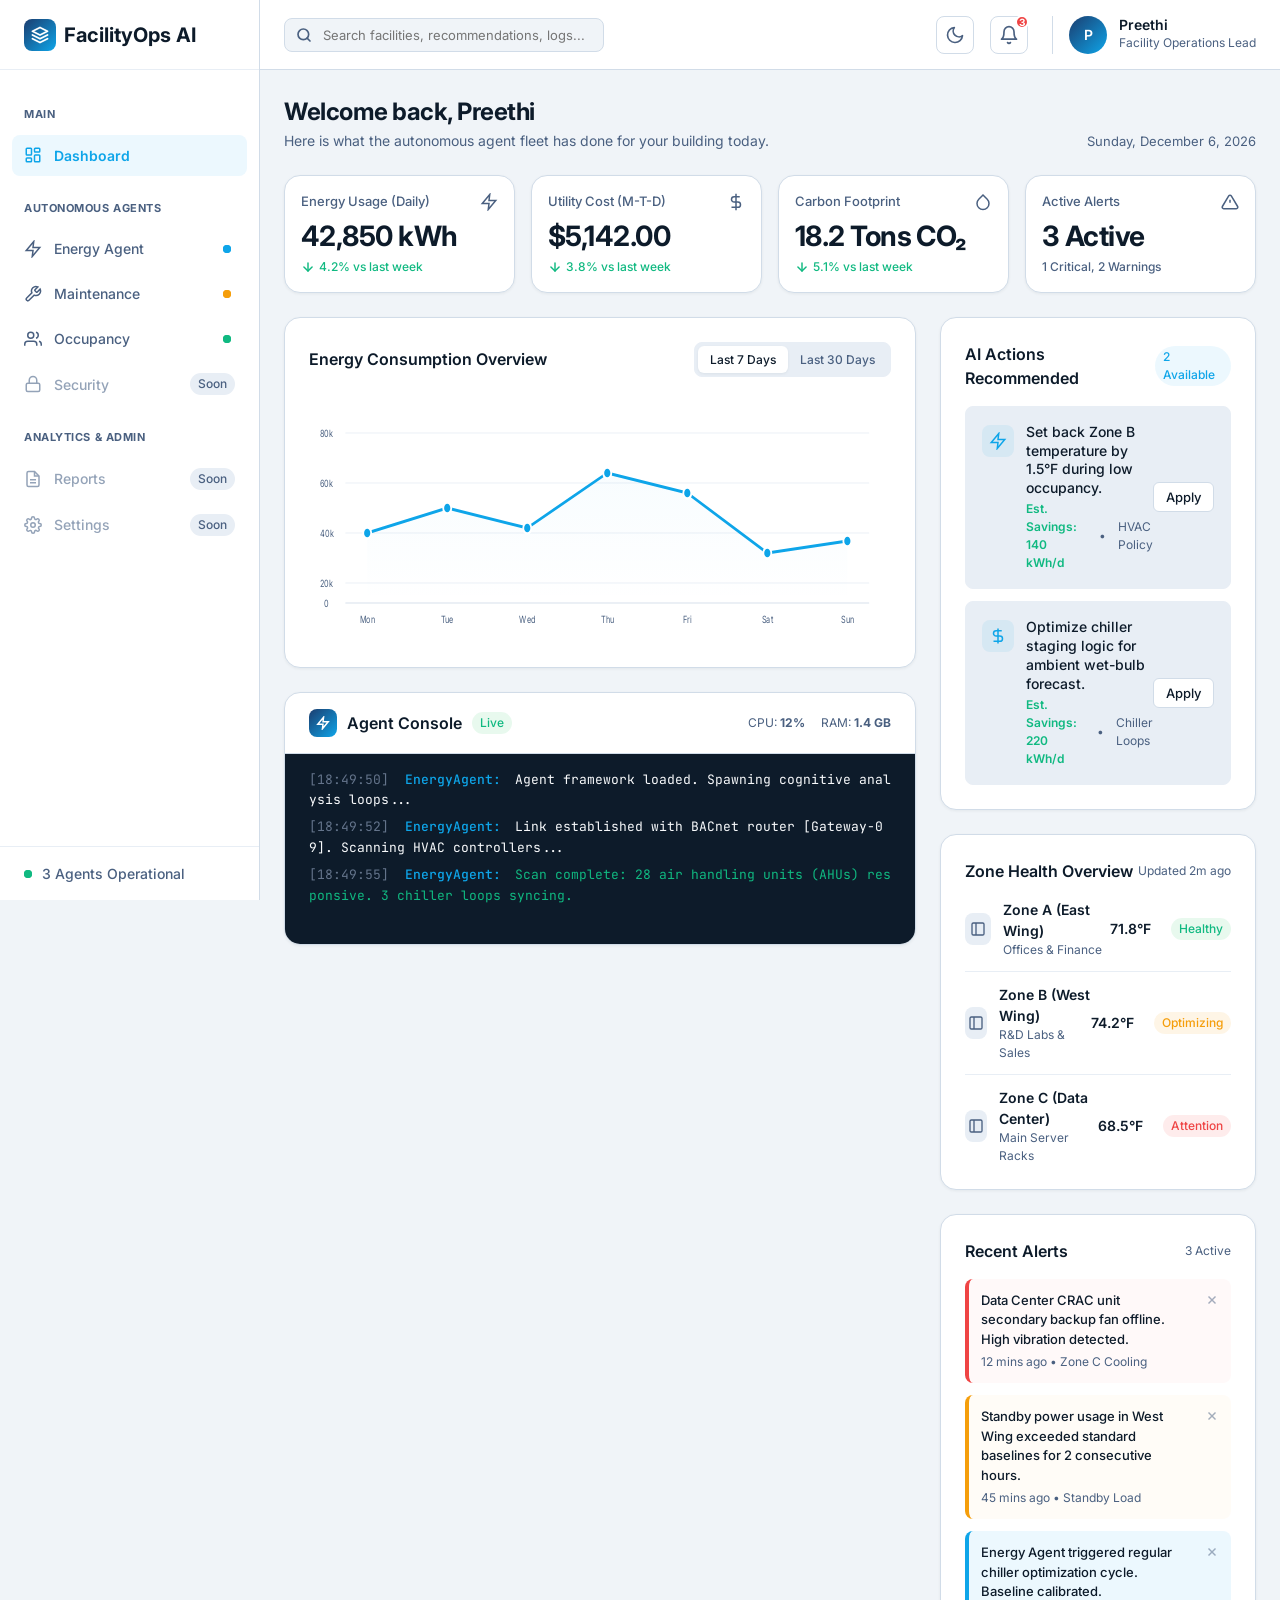
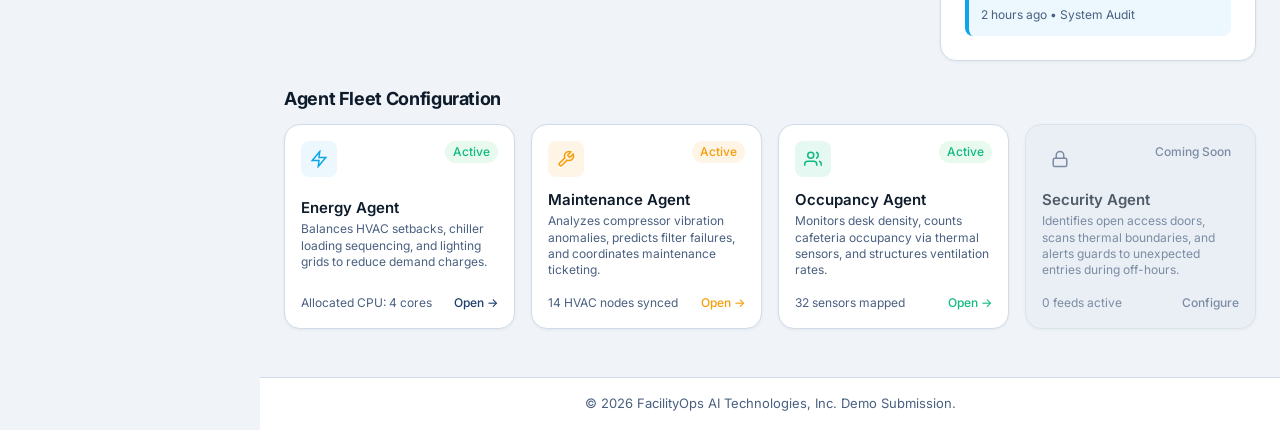
==== dashboard.html @ 456872f9 "Add files via upload" ====
<!DOCTYPE html>
<html lang="en">
<head>
  <meta charset="UTF-8">
  <meta name="viewport" content="width=device-width, initial-scale=1.0">
  <title>Agentic FacilityOps AI Platform | Dashboard</title>
  <meta name="description" content="AI-powered facility operations dashboard for autonomous energy, maintenance, and occupancy management.">
  <link rel="stylesheet" href="style.css">
</head>
<body>

  <div class="dashboard-wrapper">
    <!-- Sidebar Navigation -->
    <aside class="sidebar" id="sidebar">
      <div class="sidebar-header">
        <div class="brand">
          <div class="brand-icon">
            <svg viewBox="0 0 24 24">
              <path d="M12 2L2 7l10 5 10-5-10-5zM2 17l10 5 10-5M2 12l10 5 10-5" stroke-linecap="round" stroke-linejoin="round"/>
            </svg>
          </div>
          <span>FacilityOps AI</span>
        </div>
      </div>

      <nav style="flex: 1; overflow-y: auto;">
        <ul class="sidebar-menu">
          <li class="menu-label">Main</li>
          <li class="sidebar-menu-item active" id="menu-dashboard" data-view="view-dashboard">
            <a href="#" id="nav-dashboard">
              <div class="sidebar-menu-item-link-content">
                <svg viewBox="0 0 24 24">
                  <rect x="3" y="3" width="7" height="9" rx="1"></rect>
                  <rect x="14" y="3" width="7" height="5" rx="1"></rect>
                  <rect x="14" y="12" width="7" height="9" rx="1"></rect>
                  <rect x="3" y="16" width="7" height="5" rx="1"></rect>
                </svg>
                <span>Dashboard</span>
              </div>
            </a>
          </li>

          <li class="menu-label">Autonomous Agents</li>
          <li class="sidebar-menu-item" id="menu-energy" data-view="view-energy">
            <a href="#" id="nav-energy">
              <div class="sidebar-menu-item-link-content">
                <svg viewBox="0 0 24 24">
                  <polygon points="13 2 3 14 12 14 11 22 21 10 12 10 13 2"></polygon>
                </svg>
                <span>Energy Agent</span>
              </div>
              <span class="status-dot pulse" style="background-color: var(--color-accent); margin-right: 4px;" title="Active"></span>
            </a>
          </li>

          <li class="sidebar-menu-item" id="menu-maintenance" data-view="view-maintenance">
            <a href="#" id="nav-maintenance">
              <div class="sidebar-menu-item-link-content">
                <svg viewBox="0 0 24 24">
                  <path d="M14.7 6.3a1 1 0 0 0 0 1.4l1.6 1.6a1 1 0 0 0 1.4 0l3.77-3.77a6 6 0 0 1-7.94 7.94l-6.91 6.91a2.12 2.12 0 0 1-3-3l6.91-6.91a6 6 0 0 1 7.94-7.94l-3.76 3.76z"></path>
                </svg>
                <span>Maintenance</span>
              </div>
              <span class="status-dot pulse" style="background-color: var(--color-warning); margin-right: 4px;" title="Active"></span>
            </a>
          </li>

          <li class="sidebar-menu-item" id="menu-occupancy" data-view="view-occupancy">
            <a href="#" id="nav-occupancy">
              <div class="sidebar-menu-item-link-content">
                <svg viewBox="0 0 24 24">
                  <path d="M17 21v-2a4 4 0 0 0-4-4H5a4 4 0 0 0-4 4v2"></path>
                  <circle cx="9" cy="7" r="4"></circle>
                  <path d="M23 21v-2a4 4 0 0 0-3-3.87"></path>
                  <path d="M16 3.13a4 4 0 0 1 0 7.75"></path>
                </svg>
                <span>Occupancy</span>
              </div>
              <span class="status-dot pulse" style="background-color: var(--color-success); margin-right: 4px;" title="Active"></span>
            </a>
          </li>

          <li class="sidebar-menu-item disabled">
            <a href="#">
              <div class="sidebar-menu-item-link-content">
                <svg viewBox="0 0 24 24">
                  <rect x="3" y="11" width="18" height="11" rx="2" ry="2"></rect>
                  <path d="M7 11V7a5 5 0 0 1 10 0v4"></path>
                </svg>
                <span>Security</span>
              </div>
              <span class="badge badge-neutral">Soon</span>
            </a>
          </li>

          <li class="menu-label">Analytics &amp; Admin</li>
          <li class="sidebar-menu-item disabled">
            <a href="#">
              <div class="sidebar-menu-item-link-content">
                <svg viewBox="0 0 24 24">
                  <path d="M14 2H6a2 2 0 0 0-2 2v16a2 2 0 0 0 2 2h12a2 2 0 0 0 2-2V8z"></path>
                  <polyline points="14 2 14 8 20 8"></polyline>
                  <line x1="16" y1="13" x2="8" y2="13"></line>
                  <line x1="16" y1="17" x2="8" y2="17"></line>
                </svg>
                <span>Reports</span>
              </div>
              <span class="badge badge-neutral">Soon</span>
            </a>
          </li>

          <li class="sidebar-menu-item disabled">
            <a href="#">
              <div class="sidebar-menu-item-link-content">
                <svg viewBox="0 0 24 24">
                  <circle cx="12" cy="12" r="3"></circle>
                  <path d="M19.4 15a1.65 1.65 0 0 0 .33 1.82l.06.06a2 2 0 1 1-2.83 2.83l-.06-.06a1.65 1.65 0 0 0-1.82-.33 1.65 1.65 0 0 0-1 1.51V21a2 2 0 0 1-4 0v-.09A1.65 1.65 0 0 0 9 19.4a1.65 1.65 0 0 0-1.82.33l-.06.06a2 2 0 1 1-2.83-2.83l.06-.06a1.65 1.65 0 0 0 .33-1.82 1.65 1.65 0 0 0-1.51-1H3a2 2 0 0 1 0-4h.09A1.65 1.65 0 0 0 4.6 9a1.65 1.65 0 0 0-.33-1.82l-.06-.06a2 2 0 1 1 2.83-2.83l.06.06a1.65 1.65 0 0 0 1.82.33H9a1.65 1.65 0 0 0 1-1.51V3a2 2 0 0 1 4 0v.09a1.65 1.65 0 0 0 1 1.51 1.65 1.65 0 0 0 1.82-.33l.06-.06a2 2 0 1 1 2.83 2.83l-.06.06a1.65 1.65 0 0 0-.33 1.82V9a1.65 1.65 0 0 0 1.51 1H21a2 2 0 0 1 0 4h-.09a1.65 1.65 0 0 0-1.51 1z"></path>
                </svg>
                <span>Settings</span>
              </div>
              <span class="badge badge-neutral">Soon</span>
            </a>
          </li>
        </ul>
      </nav>

      <div class="sidebar-footer">
        <div class="system-status-indicator">
          <span class="status-dot pulse"></span>
          <span class="font-medium text-sm text-muted">3 Agents Operational</span>
        </div>
      </div>
    </aside>

    <!-- Main Panel -->
    <main class="main-panel">
      <!-- Topbar Navigation -->
      <header class="topbar">
        <div style="display: flex; align-items: center; gap: var(--space-2);">
          <button class="menu-toggle-btn" id="menu-toggle" aria-label="Toggle Navigation Sidebar">
            <svg viewBox="0 0 24 24">
              <line x1="3" y1="12" x2="21" y2="12"></line>
              <line x1="3" y1="6" x2="21" y2="6"></line>
              <line x1="3" y1="18" x2="21" y2="18"></line>
            </svg>
          </button>
          
          <div class="topbar-search">
            <svg viewBox="0 0 24 24" fill="none" stroke="currentColor" stroke-width="2.5" stroke-linecap="round" stroke-linejoin="round">
              <circle cx="11" cy="11" r="8"></circle>
              <line x1="21" y1="21" x2="16.65" y2="16.65"></line>
            </svg>
            <input type="text" class="topbar-search-input" placeholder="Search facilities, recommendations, logs..." id="main-search">
          </div>
        </div>

        <div class="topbar-actions">
          <button class="topbar-btn" id="theme-toggle" aria-label="Toggle Dark/Light Mode">
            <svg class="theme-icon-moon" width="20" height="20" viewBox="0 0 24 24" fill="none" stroke="currentColor" stroke-width="2" stroke-linecap="round" stroke-linejoin="round">
              <path d="M21 12.79A9 9 0 1 1 11.21 3 7 7 0 0 0 21 12.79z"></path>
            </svg>
            <svg class="theme-icon-sun" width="20" height="20" viewBox="0 0 24 24" fill="none" stroke="currentColor" stroke-width="2" stroke-linecap="round" stroke-linejoin="round" style="display: none;">
              <circle cx="12" cy="12" r="5"></circle>
              <line x1="12" y1="1" x2="12" y2="3"></line>
              <line x1="12" y1="21" x2="12" y2="23"></line>
              <line x1="4.22" y1="4.22" x2="5.64" y2="5.64"></line>
              <line x1="18.36" y1="18.36" x2="19.78" y2="19.78"></line>
              <line x1="1" y1="12" x2="3" y2="12"></line>
              <line x1="21" y1="12" x2="23" y2="12"></line>
              <line x1="4.22" y1="19.78" x2="5.64" y2="18.36"></line>
              <line x1="18.36" y1="5.64" x2="19.78" y2="4.22"></line>
            </svg>
          </button>

          <button class="topbar-btn" aria-label="Notifications" id="notifications-btn">
            <svg width="20" height="20" viewBox="0 0 24 24" fill="none" stroke="currentColor" stroke-width="2" stroke-linecap="round" stroke-linejoin="round">
              <path d="M18 8A6 6 0 0 0 6 8c0 7-3 9-3 9h18s-3-2-3-9"></path>
              <path d="M13.73 21a2 2 0 0 1-3.46 0"></path>
            </svg>
            <div class="topbar-btn-badge" id="notifications-badge">3</div>
          </button>

          <div class="user-profile">
            <div class="avatar" title="Preethi Profile">P</div>
            <div class="user-info">
              <span class="user-name">Preethi</span>
              <span class="user-role">Facility Operations Lead</span>
            </div>
          </div>
        </div>
      </header>

      <!-- ================================================================
           VIEW: DASHBOARD (default)
           ================================================================ -->
      <section class="dashboard-content agent-view" id="view-dashboard">
        <!-- Welcome Banner -->
        <div class="welcome-section">
          <div class="welcome-info">
            <h1>Welcome back, Preethi</h1>
            <p class="text-sm text-muted">Here is what the autonomous agent fleet has done for your building today.</p>
          </div>
          <div class="welcome-date" id="live-date">Wednesday, July 8, 2026</div>
        </div>

        <!-- 4 KPI Cards Grid -->
        <div class="kpis-grid">
          <div class="card kpi-card">
            <div class="kpi-title-row">
              <span>Energy Usage (Daily)</span>
              <svg viewBox="0 0 24 24"><polygon points="13 2 3 14 12 14 11 22 21 10 12 10 13 2"></polygon></svg>
            </div>
            <div>
              <div class="kpi-value" id="kpi-energy">42,850 kWh</div>
              <div class="kpi-trend trend-down">
                <svg width="14" height="14" viewBox="0 0 24 24" fill="none" stroke="currentColor" stroke-width="2.5" stroke-linecap="round" stroke-linejoin="round">
                  <line x1="12" y1="5" x2="12" y2="19"></line><polyline points="19 12 12 19 5 12"></polyline>
                </svg>
                <span>4.2% vs last week</span>
              </div>
            </div>
          </div>

          <div class="card kpi-card">
            <div class="kpi-title-row">
              <span>Utility Cost (M-T-D)</span>
              <svg viewBox="0 0 24 24"><line x1="12" y1="1" x2="12" y2="23"></line><path d="M17 5H9.5a3.5 3.5 0 0 0 0 7h5a3.5 3.5 0 0 1 0 7H6"></path></svg>
            </div>
            <div>
              <div class="kpi-value" id="kpi-cost">$5,142.00</div>
              <div class="kpi-trend trend-down">
                <svg width="14" height="14" viewBox="0 0 24 24" fill="none" stroke="currentColor" stroke-width="2.5" stroke-linecap="round" stroke-linejoin="round">
                  <line x1="12" y1="5" x2="12" y2="19"></line><polyline points="19 12 12 19 5 12"></polyline>
                </svg>
                <span>3.8% vs last week</span>
              </div>
            </div>
          </div>

          <div class="card kpi-card">
            <div class="kpi-title-row">
              <span>Carbon Footprint</span>
              <svg viewBox="0 0 24 24"><path d="M12 2.69l5.66 5.66a8 8 0 1 1-11.31 0z"></path></svg>
            </div>
            <div>
              <div class="kpi-value" id="kpi-carbon">18.2 Tons CO₂</div>
              <div class="kpi-trend trend-down">
                <svg width="14" height="14" viewBox="0 0 24 24" fill="none" stroke="currentColor" stroke-width="2.5" stroke-linecap="round" stroke-linejoin="round">
                  <line x1="12" y1="5" x2="12" y2="19"></line><polyline points="19 12 12 19 5 12"></polyline>
                </svg>
                <span>5.1% vs last week</span>
              </div>
            </div>
          </div>

          <div class="card kpi-card">
            <div class="kpi-title-row">
              <span>Active Alerts</span>
              <svg viewBox="0 0 24 24"><path d="M10.29 3.86L1.82 18a2 2 0 0 0 1.71 3h16.94a2 2 0 0 0 1.71-3L13.71 3.86a2 2 0 0 0-3.42 0z"></path><line x1="12" y1="9" x2="12" y2="13"></line><line x1="12" y1="17" x2="12.01" y2="17"></line></svg>
            </div>
            <div>
              <div class="kpi-value" id="kpi-alerts">3 Active</div>
              <div class="kpi-trend trend-neutral">
                <span>1 Critical, 2 Warnings</span>
              </div>
            </div>
          </div>
        </div>

        <!-- Main Dashboard Grid -->
        <div class="dashboard-grid">
          <!-- Column 1: Chart & Console -->
          <div class="grid-column">
            <article class="card">
              <div class="chart-card-header">
                <h2 class="card-title">Energy Consumption Overview</h2>
                <div class="chart-tabs">
                  <button class="chart-tab active" id="tab-7d">Last 7 Days</button>
                  <button class="chart-tab" id="tab-30d">Last 30 Days</button>
                </div>
              </div>
              <div class="chart-container" id="chart-parent">
                <svg class="chart-svg" viewBox="0 0 800 250" preserveAspectRatio="none">
                  <defs>
                    <linearGradient id="chart-gradient" x1="0" y1="0" x2="0" y2="1">
                      <stop offset="0%" stop-color="var(--color-accent)" stop-opacity="0.25"/>
                      <stop offset="100%" stop-color="var(--color-accent)" stop-opacity="0.0"/>
                    </linearGradient>
                  </defs>
                  <line class="chart-grid-line" x1="50" y1="40" x2="770" y2="40"></line>
                  <line class="chart-grid-line" x1="50" y1="90" x2="770" y2="90"></line>
                  <line class="chart-grid-line" x1="50" y1="140" x2="770" y2="140"></line>
                  <line class="chart-grid-line" x1="50" y1="190" x2="770" y2="190"></line>
                  <line class="chart-axis-line" x1="50" y1="210" x2="770" y2="210"></line>
                  <text class="chart-axis-text" x="15" y="44">80k</text>
                  <text class="chart-axis-text" x="15" y="94">60k</text>
                  <text class="chart-axis-text" x="15" y="144">40k</text>
                  <text class="chart-axis-text" x="15" y="194">20k</text>
                  <text class="chart-axis-text" x="20" y="214">0</text>
                  <text class="chart-axis-text" x="80" y="230" text-anchor="middle">Mon</text>
                  <text class="chart-axis-text" x="190" y="230" text-anchor="middle">Tue</text>
                  <text class="chart-axis-text" x="300" y="230" text-anchor="middle">Wed</text>
                  <text class="chart-axis-text" x="410" y="230" text-anchor="middle">Thu</text>
                  <text class="chart-axis-text" x="520" y="230" text-anchor="middle">Fri</text>
                  <text class="chart-axis-text" x="630" y="230" text-anchor="middle">Sat</text>
                  <text class="chart-axis-text" x="740" y="230" text-anchor="middle">Sun</text>
                  <path class="chart-line-gradient" id="chart-area-path" d="M 80 140 L 190 115 L 300 135 L 410 80 L 520 100 L 630 160 L 740 148 L 740 210 L 80 210 Z"></path>
                  <path class="chart-line" id="chart-stroke-path" d="M 80 140 L 190 115 L 300 135 L 410 80 L 520 100 L 630 160 L 740 148"></path>
                  <circle class="chart-node" cx="80" cy="140" data-value="48,200 kWh" data-day="Monday"></circle>
                  <circle class="chart-node" cx="190" cy="115" data-value="52,400 kWh" data-day="Tuesday"></circle>
                  <circle class="chart-node" cx="300" cy="135" data-value="49,100 kWh" data-day="Wednesday"></circle>
                  <circle class="chart-node" cx="410" cy="80" data-value="61,800 kWh" data-day="Thursday"></circle>
                  <circle class="chart-node" cx="520" cy="100" data-value="56,200 kWh" data-day="Friday"></circle>
                  <circle class="chart-node" cx="630" cy="160" data-value="41,200 kWh" data-day="Saturday"></circle>
                  <circle class="chart-node" cx="740" cy="148" data-value="44,800 kWh" data-day="Sunday"></circle>
                </svg>
                <div class="chart-tooltip" id="chart-tooltip"></div>
              </div>
            </article>

            <article class="card console-card">
              <div class="console-header">
                <div class="console-title-wrap">
                  <div class="brand-icon" style="background-color: var(--color-accent); width: 28px; height: 28px;">
                    <svg viewBox="0 0 24 24" style="width: 14px; height: 14px;">
                      <polygon points="13 2 3 14 12 14 11 22 21 10 12 10 13 2"></polygon>
                    </svg>
                  </div>
                  <h2 class="card-title">Agent Console</h2>
                  <span class="badge badge-success">Live</span>
                </div>
                <div style="font-size: 0.75rem; color: var(--color-text-secondary); display: flex; gap: var(--space-2);">
                  <span>CPU: <strong>12%</strong></span>
                  <span>RAM: <strong>1.4 GB</strong></span>
                </div>
              </div>
              <div class="console-container" id="console-log">
                <div class="console-line">
                  <span class="console-time">[18:49:50]</span>
                  <span class="console-agent">EnergyAgent:</span>
                  <span class="console-text">Agent framework loaded. Spawning cognitive analysis loops...</span>
                </div>
                <div class="console-line">
                  <span class="console-time">[18:49:52]</span>
                  <span class="console-agent">EnergyAgent:</span>
                  <span class="console-text">Link established with BACnet router [Gateway-09]. Scanning HVAC controllers...</span>
                </div>
                <div class="console-line">
                  <span class="console-time">[18:49:55]</span>
                  <span class="console-agent">EnergyAgent:</span>
                  <span class="console-text highlight">Scan complete: 28 air handling units (AHUs) responsive. 3 chiller loops syncing.</span>
                </div>
              </div>
            </article>
          </div>

          <!-- Column 2: Recommendations, Zones, Alerts -->
          <div class="grid-column">
            <article class="card">
              <div class="card-header">
                <h2 class="card-title">AI Actions Recommended</h2>
                <span class="badge badge-primary" id="actions-count">2 Available</span>
              </div>
              <div class="recommendations-list">
                <div class="recommendation-item" id="rec-hvac">
                  <div class="recommendation-info">
                    <div class="recommendation-icon">
                      <svg viewBox="0 0 24 24"><polygon points="13 2 3 14 12 14 11 22 21 10 12 10 13 2"></polygon></svg>
                    </div>
                    <div class="recommendation-details">
                      <span class="recommendation-text">Set back Zone B temperature by 1.5°F during low occupancy.</span>
                      <div class="recommendation-meta">
                        <span class="recommendation-savings">Est. Savings: 140 kWh/d</span>
                        <span>•</span>
                        <span>HVAC Policy</span>
                      </div>
                    </div>
                  </div>
                  <button class="btn btn-secondary btn-sm" onclick="applyRecommendation('rec-hvac', 140, 18.2)">
                    <span class="btn-loader"></span>
                    <span class="btn-text-content">Apply</span>
                  </button>
                </div>

                <div class="recommendation-item" id="rec-chiller">
                  <div class="recommendation-info">
                    <div class="recommendation-icon">
                      <svg viewBox="0 0 24 24"><path d="M12 2v20M17 5H9.5a3.5 3.5 0 0 0 0 7h5a3.5 3.5 0 0 1 0 7H6"></path></svg>
                    </div>
                    <div class="recommendation-details">
                      <span class="recommendation-text">Optimize chiller staging logic for ambient wet-bulb forecast.</span>
                      <div class="recommendation-meta">
                        <span class="recommendation-savings">Est. Savings: 220 kWh/d</span>
                        <span>•</span>
                        <span>Chiller Loops</span>
                      </div>
                    </div>
                  </div>
                  <button class="btn btn-secondary btn-sm" onclick="applyRecommendation('rec-chiller', 220, 28.6)">
                    <span class="btn-loader"></span>
                    <span class="btn-text-content">Apply</span>
                  </button>
                </div>
              </div>
            </article>

            <article class="card">
              <div class="card-header">
                <h2 class="card-title">Zone Health Overview</h2>
                <span class="text-xs text-muted">Updated 2m ago</span>
              </div>
              <div class="facility-zones-list">
                <div class="zone-item">
                  <div class="zone-header-wrap">
                    <div class="zone-icon"><svg viewBox="0 0 24 24"><rect x="3" y="3" width="18" height="18" rx="2" ry="2"></rect><line x1="9" y1="3" x2="9" y2="21"></line></svg></div>
                    <div class="zone-details">
                      <span class="zone-name">Zone A (East Wing)</span>
                      <span class="zone-sub">Offices &amp; Finance</span>
                    </div>
                  </div>
                  <div class="zone-stats">
                    <span class="zone-temp">71.8°F</span>
                    <span class="badge badge-success">Healthy</span>
                  </div>
                </div>
                <div class="zone-item">
                  <div class="zone-header-wrap">
                    <div class="zone-icon"><svg viewBox="0 0 24 24"><rect x="3" y="3" width="18" height="18" rx="2" ry="2"></rect><line x1="9" y1="3" x2="9" y2="21"></line></svg></div>
                    <div class="zone-details">
                      <span class="zone-name">Zone B (West Wing)</span>
                      <span class="zone-sub">R&amp;D Labs &amp; Sales</span>
                    </div>
                  </div>
                  <div class="zone-stats">
                    <span class="zone-temp" id="zone-b-temp">74.2°F</span>
                    <span class="badge badge-warning" id="zone-b-status">Optimizing</span>
                  </div>
                </div>
                <div class="zone-item">
                  <div class="zone-header-wrap">
                    <div class="zone-icon"><svg viewBox="0 0 24 24"><rect x="3" y="3" width="18" height="18" rx="2" ry="2"></rect><line x1="9" y1="3" x2="9" y2="21"></line></svg></div>
                    <div class="zone-details">
                      <span class="zone-name">Zone C (Data Center)</span>
                      <span class="zone-sub">Main Server Racks</span>
                    </div>
                  </div>
                  <div class="zone-stats">
                    <span class="zone-temp">68.5°F</span>
                    <span class="badge badge-danger">Attention</span>
                  </div>
                </div>
              </div>
            </article>

            <article class="card">
              <div class="card-header">
                <h2 class="card-title">Recent Alerts</h2>
                <span class="text-xs text-muted" id="alerts-count-text">3 Active</span>
              </div>
              <div class="alerts-list" id="alerts-container">
                <div class="alert-item critical" id="alert-1">
                  <div class="alert-item-body">
                    <span class="alert-desc">Data Center CRAC unit secondary backup fan offline. High vibration detected.</span>
                    <span class="alert-time">12 mins ago • Zone C Cooling</span>
                  </div>
                  <button class="alert-dismiss-btn" onclick="dismissAlert('alert-1')" aria-label="Dismiss Alert">
                    <svg viewBox="0 0 24 24" fill="none" stroke="currentColor"><line x1="18" y1="6" x2="6" y2="18"></line><line x1="6" y1="6" x2="18" y2="18"></line></svg>
                  </button>
                </div>
                <div class="alert-item warning" id="alert-2">
                  <div class="alert-item-body">
                    <span class="alert-desc">Standby power usage in West Wing exceeded standard baselines for 2 consecutive hours.</span>
                    <span class="alert-time">45 mins ago • Standby Load</span>
                  </div>
                  <button class="alert-dismiss-btn" onclick="dismissAlert('alert-2')" aria-label="Dismiss Alert">
                    <svg viewBox="0 0 24 24" fill="none" stroke="currentColor"><line x1="18" y1="6" x2="6" y2="18"></line><line x1="6" y1="6" x2="18" y2="18"></line></svg>
                  </button>
                </div>
                <div class="alert-item info" id="alert-3">
                  <div class="alert-item-body">
                    <span class="alert-desc">Energy Agent triggered regular chiller optimization cycle. Baseline calibrated.</span>
                    <span class="alert-time">2 hours ago • System Audit</span>
                  </div>
                  <button class="alert-dismiss-btn" onclick="dismissAlert('alert-3')" aria-label="Dismiss Alert">
                    <svg viewBox="0 0 24 24" fill="none" stroke="currentColor"><line x1="18" y1="6" x2="6" y2="18"></line><line x1="6" y1="6" x2="18" y2="18"></line></svg>
                  </button>
                </div>
              </div>
            </article>
          </div>
        </div>

        <!-- Agent Fleet Configuration -->
        <div style="margin-top: var(--space-3); margin-bottom: var(--space-2);">
          <h2 class="text-lg font-bold" style="margin-bottom: var(--space-15); letter-spacing: -0.02em;">Agent Fleet Configuration</h2>
          <div class="fleet-grid">
            <article class="card fleet-card" id="fleet-energy" style="cursor:pointer;" onclick="navigateToView('view-energy')">
              <div class="fleet-card-header">
                <div class="fleet-card-icon"><svg viewBox="0 0 24 24"><polygon points="13 2 3 14 12 14 11 22 21 10 12 10 13 2"></polygon></svg></div>
                <span class="badge badge-success">Active</span>
              </div>
              <div class="fleet-card-info">
                <h3>Energy Agent</h3>
                <p>Balances HVAC setbacks, chiller loading sequencing, and lighting grids to reduce demand charges.</p>
              </div>
              <div class="fleet-card-footer">
                <span class="text-xs text-muted">Allocated CPU: 4 cores</span>
                <span class="text-xs text-primary font-medium">Open →</span>
              </div>
            </article>

            <article class="card fleet-card" id="fleet-maintenance" style="cursor:pointer;" onclick="navigateToView('view-maintenance')">
              <div class="fleet-card-header">
                <div class="fleet-card-icon" style="background-color: rgba(245,158,11,0.1); color: var(--color-warning);">
                  <svg viewBox="0 0 24 24"><path d="M14.7 6.3a1 1 0 0 0 0 1.4l1.6 1.6a1 1 0 0 0 1.4 0l3.77-3.77a6 6 0 0 1-7.94 7.94l-6.91 6.91a2.12 2.12 0 0 1-3-3l6.91-6.91a6 6 0 0 1 7.94-7.94l-3.76 3.76z"></path></svg>
                </div>
                <span class="badge badge-warning">Active</span>
              </div>
              <div class="fleet-card-info">
                <h3>Maintenance Agent</h3>
                <p>Analyzes compressor vibration anomalies, predicts filter failures, and coordinates maintenance ticketing.</p>
              </div>
              <div class="fleet-card-footer">
                <span class="text-xs text-muted">14 HVAC nodes synced</span>
                <span class="text-xs font-medium" style="color: var(--color-warning);">Open →</span>
              </div>
            </article>

            <article class="card fleet-card" id="fleet-occupancy" style="cursor:pointer;" onclick="navigateToView('view-occupancy')">
              <div class="fleet-card-header">
                <div class="fleet-card-icon" style="background-color: rgba(16,185,129,0.1); color: var(--color-success);">
                  <svg viewBox="0 0 24 24">
                    <path d="M17 21v-2a4 4 0 0 0-4-4H5a4 4 0 0 0-4 4v2"></path>
                    <circle cx="9" cy="7" r="4"></circle>
                    <path d="M23 21v-2a4 4 0 0 0-3-3.87"></path>
                    <path d="M16 3.13a4 4 0 0 1 0 7.75"></path>
                  </svg>
                </div>
                <span class="badge badge-success">Active</span>
              </div>
              <div class="fleet-card-info">
                <h3>Occupancy Agent</h3>
                <p>Monitors desk density, counts cafeteria occupancy via thermal sensors, and structures ventilation rates.</p>
              </div>
              <div class="fleet-card-footer">
                <span class="text-xs text-muted">32 sensors mapped</span>
                <span class="text-xs font-medium" style="color: var(--color-success);">Open →</span>
              </div>
            </article>

            <article class="card fleet-card disabled">
              <div class="fleet-card-header">
                <div class="fleet-card-icon"><svg viewBox="0 0 24 24"><rect x="3" y="11" width="18" height="11" rx="2" ry="2"></rect><path d="M7 11V7a5 5 0 0 1 10 0v4"></path></svg></div>
                <span class="badge badge-neutral">Coming Soon</span>
              </div>
              <div class="fleet-card-info">
                <h3>Security Agent</h3>
                <p>Identifies open access doors, scans thermal boundaries, and alerts guards to unexpected entries during off-hours.</p>
              </div>
              <div class="fleet-card-footer">
                <span class="text-xs text-muted">0 feeds active</span>
                <span class="text-xs text-muted font-medium">Configure</span>
              </div>
            </article>
          </div>
        </div>
      </section>

      <!-- ================================================================
           VIEW: ENERGY AGENT (Enhanced)
           ================================================================ -->
      <section class="dashboard-content agent-view" id="view-energy" style="display:none;">
        <div class="welcome-section">
          <div class="welcome-info">
            <div style="display:flex; align-items:center; gap: var(--space-15); margin-bottom: 6px;">
              <div class="brand-icon" style="background: linear-gradient(135deg,var(--color-primary),var(--color-accent)); width:36px; height:36px;">
                <svg viewBox="0 0 24 24" style="width:18px;height:18px;fill:none;stroke:#fff;stroke-width:2.5"><polygon points="13 2 3 14 12 14 11 22 21 10 12 10 13 2"></polygon></svg>
              </div>
              <h1>Energy Agent</h1>
              <span class="badge badge-success" style="font-size:0.8125rem;">● Active</span>
            </div>
            <p class="text-sm text-muted">Autonomous energy optimization — HVAC, chillers, lighting, and demand management.</p>
          </div>
          <div class="welcome-date" id="energy-date"></div>
        </div>

        <!-- Energy KPIs -->
        <div class="kpis-grid energy-kpis-grid">
          <!-- Monthly Performance Card -->
          <div class="card kpi-card monthly-perf-card">
            <div class="monthly-perf-header">
              <span class="monthly-perf-title">Monthly Performance</span>
              <span class="badge badge-primary">Active Period</span>
            </div>
            <div class="monthly-perf-body">
              <div class="monthly-perf-metric">
                <span class="metric-label">Energy Savings</span>
                <span class="metric-value text-success" id="energy-savings-val">12.4%</span>
                <span class="metric-sub text-muted">↓ vs. baseline target</span>
              </div>
              <div class="monthly-perf-divider"></div>
              <div class="monthly-perf-metric">
                <span class="metric-label">Cost Savings</span>
                <span class="metric-value text-success" id="cost-savings-val">$1,842</span>
                <span class="metric-sub text-muted">vs. $2,200 target</span>
              </div>
              <div class="monthly-perf-divider"></div>
              <div class="monthly-perf-metric">
                <span class="metric-label">Forecast Accuracy</span>
                <span class="metric-value" id="forecast-accuracy-val">94.7%</span>
                <span class="metric-sub text-muted">+1.2% vs last month</span>
              </div>
            </div>
          </div>
          <!-- Peak Demand Avoided -->
          <div class="card kpi-card">
            <div class="kpi-title-row"><span>Peak Demand Avoided</span>
              <svg viewBox="0 0 24 24"><polygon points="13 2 3 14 12 14 11 22 21 10 12 10 13 2"></polygon></svg>
            </div>
            <div>
              <div class="kpi-value">186 kW</div>
              <div class="kpi-trend trend-down"><span>Today's reduction</span></div>
            </div>
          </div>
        </div>

        <!-- Energy 30-day Trend Chart + Key Insights -->
        <div class="dashboard-grid">
          <div class="grid-column">
            <!-- 30-day Energy Trend Chart -->
            <article class="card">
              <div class="chart-card-header">
                <h2 class="card-title">30-Day Energy Trend</h2>
                <span class="badge badge-primary">kWh / day</span>
              </div>
              <div class="chart-container" id="energy-30d-chart-parent" style="height:220px;">
                <svg class="chart-svg" viewBox="0 0 800 220" preserveAspectRatio="none" id="energy-30d-svg">
                  <defs>
                    <linearGradient id="energy-gradient-30d" x1="0" y1="0" x2="0" y2="1">
                      <stop offset="0%" stop-color="var(--color-accent)" stop-opacity="0.3"/>
                      <stop offset="100%" stop-color="var(--color-accent)" stop-opacity="0.0"/>
                    </linearGradient>
                  </defs>
                  <line class="chart-grid-line" x1="50" y1="30" x2="790" y2="30"></line>
                  <line class="chart-grid-line" x1="50" y1="75" x2="790" y2="75"></line>
                  <line class="chart-grid-line" x1="50" y1="120" x2="790" y2="120"></line>
                  <line class="chart-grid-line" x1="50" y1="165" x2="790" y2="165"></line>
                  <line class="chart-axis-line" x1="50" y1="185" x2="790" y2="185"></line>
                  <text class="chart-axis-text" x="5" y="34">70k</text>
                  <text class="chart-axis-text" x="5" y="79">55k</text>
                  <text class="chart-axis-text" x="5" y="124">40k</text>
                  <text class="chart-axis-text" x="5" y="169">25k</text>
                  <!-- Path generated by JS -->
                  <path class="chart-line-gradient" id="energy-30d-area"></path>
                  <path class="chart-line" id="energy-30d-line" style="stroke: var(--color-accent);"></path>
                  <!-- Nodes generated by JS -->
                  <g id="energy-30d-nodes"></g>
                  <!-- X labels generated by JS -->
                  <g id="energy-30d-xlabels"></g>
                </svg>
                <div class="chart-tooltip" id="energy-30d-tooltip"></div>
              </div>
            </article>

            <!-- Connected Assets -->
            <article class="card">
              <div class="card-header">
                <h2 class="card-title">Connected Assets</h2>
                <span class="badge badge-success">All Online</span>
              </div>
              <div class="asset-grid">
                <div class="asset-item">
                  <div class="asset-icon" style="background: var(--color-accent-tint); color: var(--color-accent);">
                    <svg viewBox="0 0 24 24" fill="none" stroke="currentColor" stroke-width="2"><rect x="2" y="3" width="20" height="14" rx="2"></rect><line x1="8" y1="21" x2="16" y2="21"></line><line x1="12" y1="17" x2="12" y2="21"></line></svg>
                  </div>
                  <div class="asset-info">
                    <span class="asset-count">28</span>
                    <span class="asset-label">HVAC Systems</span>
                  </div>
                </div>
                <div class="asset-item">
                  <div class="asset-icon" style="background: rgba(251,191,36,0.1); color: #FBBF24;">
                    <svg viewBox="0 0 24 24" fill="none" stroke="currentColor" stroke-width="2"><circle cx="12" cy="12" r="5"></circle><line x1="12" y1="1" x2="12" y2="3"></line><line x1="12" y1="21" x2="12" y2="23"></line><line x1="4.22" y1="4.22" x2="5.64" y2="5.64"></line><line x1="18.36" y1="18.36" x2="19.78" y2="19.78"></line></svg>
                  </div>
                  <div class="asset-info">
                    <span class="asset-count">64</span>
                    <span class="asset-label">Lighting Zones</span>
                  </div>
                </div>
                <div class="asset-item">
                  <div class="asset-icon" style="background: rgba(16,185,129,0.1); color: var(--color-success);">
                    <svg viewBox="0 0 24 24" fill="none" stroke="currentColor" stroke-width="2"><path d="M12 2.69l5.66 5.66a8 8 0 1 1-11.31 0z"></path></svg>
                  </div>
                  <div class="asset-info">
                    <span class="asset-count">3</span>
                    <span class="asset-label">Chiller Loops</span>
                  </div>
                </div>
                <div class="asset-item">
                  <div class="asset-icon" style="background: rgba(139,92,246,0.1); color: #8B5CF6;">
                    <svg viewBox="0 0 24 24" fill="none" stroke="currentColor" stroke-width="2"><rect x="3" y="4" width="18" height="16" rx="2"></rect><line x1="3" y1="10" x2="21" y2="10"></line><path d="M7 15l2 2 4-4"></path></svg>
                  </div>
                  <div class="asset-info">
                    <span class="asset-count">12</span>
                    <span class="asset-label">Smart Meters</span>
                  </div>
                </div>
              </div>
            </article>
          </div>

          <div class="grid-column">
            <!-- Top AI Recommendations -->
            <article class="card">
              <div class="card-header">
                <h2 class="card-title">Top Recommendations</h2>
                <span class="badge badge-primary" id="energy-actions-count">3 Available</span>
              </div>
              <div class="recommendations-list">
                <div class="recommendation-item" id="erec-hvac">
                  <div class="recommendation-info">
                    <div class="recommendation-icon">
                      <svg viewBox="0 0 24 24"><rect x="2" y="3" width="20" height="14" rx="2"></rect><line x1="8" y1="21" x2="16" y2="21"></line></svg>
                    </div>
                    <div class="recommendation-details">
                      <span class="recommendation-text">Optimize HVAC Runtime in Zone A by 18%</span>
                      <div class="recommendation-meta">
                        <span class="recommendation-savings">Save: 95 kWh/d</span><span>•</span><span>HVAC</span>
                      </div>
                    </div>
                  </div>
                  <button class="btn btn-secondary btn-sm" onclick="applyEnergyRec('erec-hvac', 95, 12.4, 'HVAC runtime optimized for Zone A. Setpoints updated.')">
                    <span class="btn-loader"></span><span class="btn-text-content">Apply</span>
                  </button>
                </div>
                <div class="recommendation-item" id="erec-lighting">
                  <div class="recommendation-info">
                    <div class="recommendation-icon" style="background: rgba(251,191,36,0.1); color:#FBBF24;">
                      <svg viewBox="0 0 24 24"><circle cx="12" cy="12" r="5"></circle><line x1="12" y1="1" x2="12" y2="3"></line><line x1="12" y1="21" x2="12" y2="23"></line></svg>
                    </div>
                    <div class="recommendation-details">
                      <span class="recommendation-text">Dim underused lighting zones in Level 3 North</span>
                      <div class="recommendation-meta">
                        <span class="recommendation-savings">Save: 42 kWh/d</span><span>•</span><span>Lighting</span>
                      </div>
                    </div>
                  </div>
                  <button class="btn btn-secondary btn-sm" onclick="applyEnergyRec('erec-lighting', 42, 5.5, 'Lighting dimmed 40% in Level 3 North. 8 zones updated.')">
                    <span class="btn-loader"></span><span class="btn-text-content">Apply</span>
                  </button>
                </div>
                <div class="recommendation-item" id="erec-chiller-set">
                  <div class="recommendation-info">
                    <div class="recommendation-icon" style="background: rgba(16,185,129,0.1); color: var(--color-success);">
                      <svg viewBox="0 0 24 24"><path d="M12 2.69l5.66 5.66a8 8 0 1 1-11.31 0z"></path></svg>
                    </div>
                    <div class="recommendation-details">
                      <span class="recommendation-text">Adjust Chiller #2 setpoints to 44°F for wet-bulb conditions</span>
                      <div class="recommendation-meta">
                        <span class="recommendation-savings">Save: 78 kWh/d</span><span>•</span><span>Chiller</span>
                      </div>
                    </div>
                  </div>
                  <button class="btn btn-secondary btn-sm" onclick="applyEnergyRec('erec-chiller-set', 78, 10.1, 'Chiller #2 setpoint adjusted to 44°F. Staging logic recalculated.')">
                    <span class="btn-loader"></span><span class="btn-text-content">Apply</span>
                  </button>
                </div>
              </div>
            </article>

            <!-- Key Insights -->
            <article class="card">
              <div class="card-header">
                <h2 class="card-title">Key Insights</h2>
                <span class="text-xs text-muted">AI Generated</span>
              </div>
              <div style="display:flex; flex-direction:column; gap: var(--space-15);">
                <div class="insight-item">
                  <div class="insight-dot" style="background: var(--color-success);"></div>
                  <div><span class="text-sm font-medium">Peak demand reduced by 22% this month</span><br><span class="text-xs text-muted">Load shifting during 2–5 PM window saved $340</span></div>
                </div>
                <div class="insight-item">
                  <div class="insight-dot" style="background: var(--color-accent);"></div>
                  <div><span class="text-sm font-medium">Chiller efficiency at 94.2% COP this week</span><br><span class="text-xs text-muted">Above industry standard of 88% — optimal performance</span></div>
                </div>
                <div class="insight-item">
                  <div class="insight-dot" style="background: var(--color-warning);"></div>
                  <div><span class="text-sm font-medium">Zone B HVAC runtime spike on Tuesday</span><br><span class="text-xs text-muted">Outdoor temp 91°F caused 18% above normal load</span></div>
                </div>
                <div class="insight-item">
                  <div class="insight-dot" style="background: var(--color-success);"></div>
                  <div><span class="text-sm font-medium">Lighting automation saved 12 kWh daily avg.</span><br><span class="text-xs text-muted">Occupancy-based dimming active in 42 zones</span></div>
                </div>
              </div>
            </article>

            <!-- Energy Agent Console -->
            <article class="card console-card">
              <div class="console-header">
                <div class="console-title-wrap">
                  <div class="brand-icon" style="background-color: var(--color-accent); width: 28px; height: 28px;">
                    <svg viewBox="0 0 24 24" style="width: 14px; height: 14px;"><polygon points="13 2 3 14 12 14 11 22 21 10 12 10 13 2"></polygon></svg>
                  </div>
                  <h2 class="card-title">Energy Agent Console</h2>
                  <span class="badge badge-success">Active</span>
                </div>
              </div>
              <div class="console-container" id="energy-console-log">
                <div class="console-line">
                  <span class="console-time">[Boot]</span>
                  <span class="console-agent">EnergyAgent:</span>
                  <span class="console-text">Monitoring 28 HVAC, 64 lighting zones, 3 chiller loops, 12 smart meters.</span>
                </div>
              </div>
            </article>
          </div>
        </div>
      </section>

      <!-- ================================================================
           VIEW: MAINTENANCE AGENT
           ================================================================ -->
      <section class="dashboard-content agent-view" id="view-maintenance" style="display:none;">
        <div class="welcome-section">
          <div class="welcome-info">
            <div style="display:flex; align-items:center; gap: var(--space-15); margin-bottom: 6px;">
              <div class="brand-icon" style="background: linear-gradient(135deg,#D97706,#F59E0B); width:36px; height:36px;">
                <svg viewBox="0 0 24 24" style="width:18px;height:18px;fill:none;stroke:#fff;stroke-width:2.5"><path d="M14.7 6.3a1 1 0 0 0 0 1.4l1.6 1.6a1 1 0 0 0 1.4 0l3.77-3.77a6 6 0 0 1-7.94 7.94l-6.91 6.91a2.12 2.12 0 0 1-3-3l6.91-6.91a6 6 0 0 1 7.94-7.94l-3.76 3.76z"></path></svg>
              </div>
              <h1>Maintenance Agent</h1>
              <span class="badge badge-warning" style="font-size:0.8125rem;">● Running</span>
            </div>
            <p class="text-sm text-muted">Predictive maintenance — anomaly detection, failure prediction, and automated work order management.</p>
          </div>
          <div style="display:flex; flex-direction:column; align-items:flex-end; gap: 4px;">
            <span class="text-xs text-muted">Last Updated</span>
            <span class="text-sm font-semibold" id="maint-last-updated">2 minutes ago</span>
          </div>
        </div>

        <!-- Maintenance KPIs -->
        <div class="kpis-grid">
          <!-- Status Card -->
          <div class="card kpi-card">
            <div class="kpi-title-row">
              <span>Agent Status</span>
              <span class="badge badge-warning" style="background-color: rgba(245,158,11,0.1); color: var(--color-warning); font-size: 0.75rem;">● Running</span>
            </div>
            <div>
              <div class="kpi-value" style="color: var(--color-warning);">Agent Running</div>
              <div class="kpi-trend trend-neutral">
                <span>Last Updated: </span><span id="maint-status-updated">2 mins ago</span>
              </div>
            </div>
          </div>
          <!-- MTBF Improvement -->
          <div class="card kpi-card">
            <div class="kpi-title-row"><span>MTBF Improvement</span>
              <svg viewBox="0 0 24 24"><polyline points="22 12 18 12 15 21 9 3 6 12 2 12"></polyline></svg>
            </div>
            <div>
              <div class="kpi-value" style="color: var(--color-success);">+31%</div>
              <div class="kpi-trend trend-down"><span>vs. 6-month baseline</span></div>
            </div>
          </div>
          <!-- Work Orders Closed -->
          <div class="card kpi-card">
            <div class="kpi-title-row"><span>Work Orders Closed</span>
              <svg viewBox="0 0 24 24"><path d="M22 11.08V12a10 10 0 1 1-5.93-9.14"></path><polyline points="22 4 12 14.01 9 11.01"></polyline></svg>
            </div>
            <div>
              <div class="kpi-value" id="kpi-maint-closed">47</div>
              <div class="kpi-trend trend-down"><span>This month</span></div>
            </div>
          </div>
          <!-- Downtime Reduced -->
          <div class="card kpi-card">
            <div class="kpi-title-row"><span>Downtime Reduced</span>
              <svg viewBox="0 0 24 24"><circle cx="12" cy="12" r="10"></circle><polyline points="12 6 12 12 16 14"></polyline></svg>
            </div>
            <div>
              <div class="kpi-value" style="color: var(--color-success);">18.5%</div>
              <div class="kpi-trend trend-down"><span>Hours saved: 42h MTD</span></div>
            </div>
          </div>
        </div>

        <!-- Main Maintenance Grid -->
        <div class="dashboard-grid">
          <div class="grid-column">
            <!-- Maintenance Performance Chart -->
            <article class="card">
              <div class="chart-card-header">
                <h2 class="card-title">Maintenance Performance (30 Days)</h2>
                <span class="badge badge-primary">Work Orders</span>
              </div>
              <div class="chart-container" id="maint-chart-parent" style="height:220px;">
                <svg class="chart-svg" viewBox="0 0 800 220" preserveAspectRatio="none">
                  <defs>
                    <linearGradient id="maint-grad-1" x1="0" y1="0" x2="0" y2="1">
                      <stop offset="0%" stop-color="var(--color-warning)" stop-opacity="0.3"/>
                      <stop offset="100%" stop-color="var(--color-warning)" stop-opacity="0"/>
                    </linearGradient>
                    <linearGradient id="maint-grad-2" x1="0" y1="0" x2="0" y2="1">
                      <stop offset="0%" stop-color="var(--color-success)" stop-opacity="0.3"/>
                      <stop offset="100%" stop-color="var(--color-success)" stop-opacity="0"/>
                    </linearGradient>
                  </defs>
                  <line class="chart-grid-line" x1="50" y1="30" x2="790" y2="30"></line>
                  <line class="chart-grid-line" x1="50" y1="80" x2="790" y2="80"></line>
                  <line class="chart-grid-line" x1="50" y1="130" x2="790" y2="130"></line>
                  <line class="chart-grid-line" x1="50" y1="170" x2="790" y2="170"></line>
                  <line class="chart-axis-line" x1="50" y1="185" x2="790" y2="185"></line>
                  <text class="chart-axis-text" x="8" y="34">20</text>
                  <text class="chart-axis-text" x="8" y="84">15</text>
                  <text class="chart-axis-text" x="8" y="134">10</text>
                  <text class="chart-axis-text" x="8" y="174">5</text>
                  <!-- Work orders opened line (warning) -->
                  <path class="chart-line-gradient" id="maint-area-1" style="fill: url(#maint-grad-1);"></path>
                  <path class="chart-line" id="maint-line-1" style="stroke: var(--color-warning);"></path>
                  <!-- Completed tasks line (success) -->
                  <path class="chart-line" id="maint-line-2" style="stroke: var(--color-success); stroke-dasharray: 6,3;"></path>
                  <g id="maint-nodes"></g>
                  <g id="maint-xlabels"></g>
                </svg>
                <div class="chart-legend" id="maint-legend">
                  <div class="legend-item"><span class="legend-dot" style="background:var(--color-warning);"></span><span class="text-xs text-muted">Work Orders</span></div>
                  <div class="legend-item"><span class="legend-dot" style="background:var(--color-success); border-style: dashed;"></span><span class="text-xs text-muted">Completed</span></div>
                </div>
                <div class="chart-tooltip" id="maint-tooltip"></div>
              </div>
            </article>

            <!-- Recent Work Orders -->
            <article class="card">
              <div class="card-header">
                <h2 class="card-title">Recent Work Orders</h2>
                <span class="badge badge-warning">5 Open</span>
              </div>
              <div style="display:flex; flex-direction:column; gap: var(--space-15);">
                <div class="work-order-item">
                  <div class="work-order-info">
                    <span class="work-order-id">#WO-2847</span>
                    <span class="text-sm font-medium">AHU-14 Filter Replacement</span>
                    <span class="text-xs text-muted">Zone B • Assigned: Tech Team Alpha</span>
                  </div>
                  <span class="badge badge-warning">In Progress</span>
                </div>
                <div class="work-order-item">
                  <div class="work-order-info">
                    <span class="work-order-id">#WO-2841</span>
                    <span class="text-sm font-medium">Pump P-07 Bearing Inspection</span>
                    <span class="text-xs text-muted">Mechanical Room 2 • Assigned: Tech Team Beta</span>
                  </div>
                  <span class="badge badge-danger">Urgent</span>
                </div>
                <div class="work-order-item">
                  <div class="work-order-info">
                    <span class="work-order-id">#WO-2839</span>
                    <span class="text-sm font-medium">Chiller #1 Vibration Check</span>
                    <span class="text-xs text-muted">Basement Plant • Assigned: Senior Tech</span>
                  </div>
                  <span class="badge badge-warning">Scheduled</span>
                </div>
                <div class="work-order-item">
                  <div class="work-order-info">
                    <span class="work-order-id">#WO-2835</span>
                    <span class="text-sm font-medium">Cooling Tower Fan Belt Replacement</span>
                    <span class="text-xs text-muted">Rooftop Unit 3 • Assigned: Tech Team Alpha</span>
                  </div>
                  <span class="badge badge-success">Completed</span>
                </div>
                <div class="work-order-item">
                  <div class="work-order-info">
                    <span class="work-order-id">#WO-2831</span>
                    <span class="text-sm font-medium">BMS Sensor Calibration — Zone C</span>
                    <span class="text-xs text-muted">Data Center • Assigned: Controls Engineer</span>
                  </div>
                  <span class="badge badge-success">Completed</span>
                </div>
              </div>
            </article>
          </div>

          <div class="grid-column">
            <!-- Top Predictions -->
            <article class="card">
              <div class="card-header">
                <h2 class="card-title">Top Failure Predictions</h2>
                <span class="badge badge-danger">3 Critical</span>
              </div>
              <div class="recommendations-list">
                <div class="recommendation-item" id="mpred-ahu">
                  <div class="recommendation-info">
                    <div class="recommendation-icon" style="background: rgba(245,158,11,0.1); color: var(--color-warning);">
                      <svg viewBox="0 0 24 24"><path d="M14.7 6.3a1 1 0 0 0 0 1.4l1.6 1.6a1 1 0 0 0 1.4 0l3.77-3.77a6 6 0 0 1-7.94 7.94l-6.91 6.91a2.12 2.12 0 0 1-3-3l6.91-6.91a6 6 0 0 1 7.94-7.94l-3.76 3.76z"></path></svg>
                    </div>
                    <div class="recommendation-details">
                      <span class="recommendation-text">AHU-14 Filter Replacement — overdue 3 days</span>
                      <div class="recommendation-meta">
                        <span class="recommendation-savings">Risk: High</span><span>•</span><span>AHU • Zone B</span>
                      </div>
                    </div>
                  </div>
                  <button class="btn btn-secondary btn-sm" onclick="applyMaintRec('mpred-ahu', 'AHU-14 filter replacement work order created and dispatched to Tech Team Alpha.')">
                    <span class="btn-loader"></span><span class="btn-text-content">Dispatch</span>
                  </button>
                </div>
                <div class="recommendation-item" id="mpred-pump">
                  <div class="recommendation-info">
                    <div class="recommendation-icon" style="background: rgba(239,68,68,0.1); color: var(--color-danger);">
                      <svg viewBox="0 0 24 24"><circle cx="12" cy="12" r="10"></circle><line x1="12" y1="8" x2="12" y2="12"></line><line x1="12" y1="16" x2="12.01" y2="16"></line></svg>
                    </div>
                    <div class="recommendation-details">
                      <span class="recommendation-text">Pump P-07 bearing wear anomaly detected</span>
                      <div class="recommendation-meta">
                        <span style="color: var(--color-danger); font-weight:600;">Risk: Critical</span><span>•</span><span>Vibration Alert</span>
                      </div>
                    </div>
                  </div>
                  <button class="btn btn-secondary btn-sm" onclick="applyMaintRec('mpred-pump', 'Pump P-07 bearing inspection scheduled. Vibration dampeners ordered from inventory.')">
                    <span class="btn-loader"></span><span class="btn-text-content">Dispatch</span>
                  </button>
                </div>
                <div class="recommendation-item" id="mpred-chiller">
                  <div class="recommendation-info">
                    <div class="recommendation-icon" style="background: rgba(239,68,68,0.1); color: var(--color-danger);">
                      <svg viewBox="0 0 24 24"><path d="M12 2.69l5.66 5.66a8 8 0 1 1-11.31 0z"></path></svg>
                    </div>
                    <div class="recommendation-details">
                      <span class="recommendation-text">Chiller #3 elevated vibration — failure window 5–7 days</span>
                      <div class="recommendation-meta">
                        <span style="color: var(--color-danger); font-weight:600;">Risk: Critical</span><span>•</span><span>Chiller Plant</span>
                      </div>
                    </div>
                  </div>
                  <button class="btn btn-secondary btn-sm" onclick="applyMaintRec('mpred-chiller', 'Chiller #3 flagged for immediate inspection. Spare compressor on standby mode.')">
                    <span class="btn-loader"></span><span class="btn-text-content">Dispatch</span>
                  </button>
                </div>
              </div>
            </article>

            <!-- Asset Health Summary -->
            <article class="card">
              <div class="card-header">
                <h2 class="card-title">Asset Health Summary</h2>
                <span class="text-xs text-muted">Real-time scan</span>
              </div>
              <div style="display:flex; flex-direction:column; gap: var(--space-15);">
                <div class="health-bar-item">
                  <div style="display:flex; justify-content:space-between; margin-bottom:6px;">
                    <span class="text-sm font-medium">Healthy Assets</span>
                    <span class="text-sm font-semibold" style="color: var(--color-success);">68 / 86</span>
                  </div>
                  <div class="health-bar-track">
                    <div class="health-bar-fill" style="width:79%; background: var(--color-success);"></div>
                  </div>
                </div>
                <div class="health-bar-item">
                  <div style="display:flex; justify-content:space-between; margin-bottom:6px;">
                    <span class="text-sm font-medium">Needs Attention</span>
                    <span class="text-sm font-semibold" style="color: var(--color-warning);">13 / 86</span>
                  </div>
                  <div class="health-bar-track">
                    <div class="health-bar-fill" style="width:15%; background: var(--color-warning);"></div>
                  </div>
                </div>
                <div class="health-bar-item">
                  <div style="display:flex; justify-content:space-between; margin-bottom:6px;">
                    <span class="text-sm font-medium">Critical / Offline</span>
                    <span class="text-sm font-semibold" style="color: var(--color-danger);">5 / 86</span>
                  </div>
                  <div class="health-bar-track">
                    <div class="health-bar-fill" style="width:6%; background: var(--color-danger);"></div>
                  </div>
                </div>
              </div>

              <div style="margin-top: var(--space-2); border-top: 1px solid var(--color-border-light); padding-top: var(--space-2);">
                <h3 class="text-sm font-semibold" style="margin-bottom: var(--space-15);">Critical Assets</h3>
                <div style="display:flex; flex-direction:column; gap:10px;">
                  <div class="critical-asset-row">
                    <span class="status-dot" style="background: var(--color-danger);"></span>
                    <div>
                      <span class="text-sm font-medium">Chiller #3 — Compressor</span>
                      <p class="text-xs text-muted">High vibration signature detected. Risk: bearing seizure within 5d.</p>
                    </div>
                  </div>
                  <div class="critical-asset-row">
                    <span class="status-dot" style="background: var(--color-danger);"></span>
                    <div>
                      <span class="text-sm font-medium">Pump P-07 — Main Loop</span>
                      <p class="text-xs text-muted">Bearing wear index 87%. Replacement recommended immediately.</p>
                    </div>
                  </div>
                  <div class="critical-asset-row">
                    <span class="status-dot" style="background: var(--color-warning);"></span>
                    <div>
                      <span class="text-sm font-medium">AHU-14 — Zone B</span>
                      <p class="text-xs text-muted">Filter ΔP exceeded limit. Airflow reduced 22%. Replace within 3d.</p>
                    </div>
                  </div>
                </div>
              </div>
            </article>

            <!-- Key Insights -->
            <article class="card">
              <div class="card-header">
                <h2 class="card-title">Key Insights</h2>
                <span class="text-xs text-muted">AI Generated</span>
              </div>
              <div style="display:flex; flex-direction:column; gap: var(--space-15);">
                <div class="insight-item">
                  <div class="insight-dot" style="background: var(--color-success);"></div>
                  <div><span class="text-sm font-medium">Predictive maintenance prevented 9 failures</span><br><span class="text-xs text-muted">Estimated avoided cost: $84,000 this quarter</span></div>
                </div>
                <div class="insight-item">
                  <div class="insight-dot" style="background: var(--color-accent);"></div>
                  <div><span class="text-sm font-medium">Spare parts inventory optimized by 34%</span><br><span class="text-xs text-muted">AI pre-ordered 12 items before stock-out event</span></div>
                </div>
                <div class="insight-item">
                  <div class="insight-dot" style="background: var(--color-success);"></div>
                  <div><span class="text-sm font-medium">Response time reduced from 4.2h → 1.8h</span><br><span class="text-xs text-muted">Auto-dispatch routing improved MTTR by 57%</span></div>
                </div>
              </div>
            </article>

            <!-- Maintenance Console -->
            <article class="card console-card">
              <div class="console-header">
                <div class="console-title-wrap">
                  <div class="brand-icon" style="background: linear-gradient(135deg,#D97706,#F59E0B); width: 28px; height: 28px;">
                    <svg viewBox="0 0 24 24" style="width: 14px; height: 14px;"><path d="M14.7 6.3a1 1 0 0 0 0 1.4l1.6 1.6a1 1 0 0 0 1.4 0l3.77-3.77a6 6 0 0 1-7.94 7.94l-6.91 6.91a2.12 2.12 0 0 1-3-3l6.91-6.91a6 6 0 0 1 7.94-7.94l-3.76 3.76z" fill="none" stroke="white" stroke-width="2.5"></path></svg>
                  </div>
                  <h2 class="card-title">Maintenance Agent Console</h2>
                  <span class="badge badge-warning">Running</span>
                </div>
              </div>
              <div class="console-container" id="maint-console-log">
                <div class="console-line">
                  <span class="console-time">[Boot]</span>
                  <span class="console-agent" style="color: var(--color-warning);">MaintenanceAgent:</span>
                  <span class="console-text">Agent initialized. Scanning 86 assets across facility nodes...</span>
                </div>
              </div>
            </article>
          </div>
        </div>
      </section>

      <!-- ================================================================
           VIEW: OCCUPANCY AGENT
           ================================================================ -->
      <section class="dashboard-content agent-view" id="view-occupancy" style="display:none;">
        <div class="welcome-section">
          <div class="welcome-info">
            <div style="display:flex; align-items:center; gap: var(--space-15); margin-bottom: 6px;">
              <div class="brand-icon" style="background: linear-gradient(135deg,#059669,#10B981); width:36px; height:36px;">
                <svg viewBox="0 0 24 24" style="width:18px;height:18px;fill:none;stroke:#fff;stroke-width:2.5">
                  <path d="M17 21v-2a4 4 0 0 0-4-4H5a4 4 0 0 0-4 4v2"></path>
                  <circle cx="9" cy="7" r="4"></circle>
                  <path d="M23 21v-2a4 4 0 0 0-3-3.87"></path>
                  <path d="M16 3.13a4 4 0 0 1 0 7.75"></path>
                </svg>
              </div>
              <h1>Occupancy Agent</h1>
              <span class="badge badge-success" style="font-size:0.8125rem;">● Running</span>
            </div>
            <p class="text-sm text-muted">Space utilization intelligence — sensor-driven occupancy, layout optimization, and forecast analytics.</p>
          </div>
          <div style="display:flex; flex-direction:column; align-items:flex-end; gap: 4px;">
            <span class="text-xs text-muted">Last Updated</span>
            <span class="text-sm font-semibold" id="occ-last-updated">Just now</span>
          </div>
        </div>

        <!-- Occupancy KPIs -->
        <div class="kpis-grid">
          <!-- Status Card -->
          <div class="card kpi-card">
            <div class="kpi-title-row">
              <span>Agent Status</span>
              <span class="badge badge-success" style="background-color: rgba(16,185,129,0.1); color: var(--color-success); font-size: 0.75rem;">● Running</span>
            </div>
            <div>
              <div class="kpi-value" style="color: var(--color-success);">Running</div>
              <div class="kpi-trend trend-neutral">
                <span>Last Updated: </span><span id="occ-status-updated">Just now</span>
              </div>
            </div>
          </div>
          <!-- Space Utilization -->
          <div class="card kpi-card">
            <div class="kpi-title-row"><span>Space Utilization</span>
              <svg viewBox="0 0 24 24"><rect x="3" y="3" width="18" height="18" rx="2"></rect><line x1="9" y1="3" x2="9" y2="21"></line></svg>
            </div>
            <div>
              <div class="kpi-value" id="kpi-space-util">68.4%</div>
              <div class="kpi-trend trend-up"><span>+3.2% vs last week</span></div>
            </div>
          </div>
          <!-- Space Optimization -->
          <div class="card kpi-card">
            <div class="kpi-title-row"><span>Space Optimization</span>
              <svg viewBox="0 0 24 24"><path d="M22 11.08V12a10 10 0 1 1-5.93-9.14"></path><polyline points="22 4 12 14.01 9 11.01"></polyline></svg>
            </div>
            <div>
              <div class="kpi-value" style="color: var(--color-success);">82.1%</div>
              <div class="kpi-trend trend-down"><span>+5.6% improvement</span></div>
            </div>
          </div>
          <!-- Forecast Accuracy -->
          <div class="card kpi-card">
            <div class="kpi-title-row"><span>Forecast Accuracy</span>
              <svg viewBox="0 0 24 24"><polyline points="22 12 18 12 15 21 9 3 6 12 2 12"></polyline></svg>
            </div>
            <div>
              <div class="kpi-value">91.3%</div>
              <div class="kpi-trend trend-down"><span>vs. 88% target</span></div>
            </div>
          </div>
        </div>

        <!-- Occupancy Main Grid -->
        <div class="dashboard-grid">
          <div class="grid-column">
            <!-- Occupancy Trend Chart -->
            <article class="card">
              <div class="chart-card-header">
                <h2 class="card-title">Space Utilization Trend (30 Days)</h2>
                <span class="badge badge-primary">% Utilized</span>
              </div>
              <div class="chart-container" id="occ-chart-parent" style="height:220px;">
                <svg class="chart-svg" viewBox="0 0 800 220" preserveAspectRatio="none">
                  <defs>
                    <linearGradient id="occ-gradient" x1="0" y1="0" x2="0" y2="1">
                      <stop offset="0%" stop-color="var(--color-success)" stop-opacity="0.3"/>
                      <stop offset="100%" stop-color="var(--color-success)" stop-opacity="0"/>
                    </linearGradient>
                  </defs>
                  <line class="chart-grid-line" x1="50" y1="30" x2="790" y2="30"></line>
                  <line class="chart-grid-line" x1="50" y1="75" x2="790" y2="75"></line>
                  <line class="chart-grid-line" x1="50" y1="120" x2="790" y2="120"></line>
                  <line class="chart-grid-line" x1="50" y1="165" x2="790" y2="165"></line>
                  <line class="chart-axis-line" x1="50" y1="185" x2="790" y2="185"></line>
                  <text class="chart-axis-text" x="5" y="34">100%</text>
                  <text class="chart-axis-text" x="8" y="79">75%</text>
                  <text class="chart-axis-text" x="8" y="124">50%</text>
                  <text class="chart-axis-text" x="8" y="169">25%</text>
                  <path class="chart-line-gradient" id="occ-area" style="fill: url(#occ-gradient);"></path>
                  <path class="chart-line" id="occ-line" style="stroke: var(--color-success);"></path>
                  <g id="occ-nodes"></g>
                  <g id="occ-xlabels"></g>
                </svg>
                <div class="chart-tooltip" id="occ-tooltip"></div>
              </div>
            </article>

            <!-- Zone Utilization Panel -->
            <article class="card">
              <div class="card-header">
                <h2 class="card-title">Zone Utilization</h2>
                <span class="text-xs text-muted">Live — updated every 5 min</span>
              </div>
              <div style="display:flex; flex-direction:column; gap: var(--space-15);">
                <div class="occ-zone-row">
                  <div style="display:flex; justify-content:space-between; align-items:center; margin-bottom:6px;">
                    <span class="text-sm font-medium">Main Office</span>
                    <span class="text-sm font-semibold">78% <span class="text-xs text-muted">(156/200)</span></span>
                  </div>
                  <div class="health-bar-track"><div class="health-bar-fill" style="width:78%; background: var(--color-accent);"></div></div>
                </div>
                <div class="occ-zone-row">
                  <div style="display:flex; justify-content:space-between; align-items:center; margin-bottom:6px;">
                    <span class="text-sm font-medium">Conference Rooms</span>
                    <span class="text-sm font-semibold">45% <span class="text-xs text-muted">(18/40)</span></span>
                  </div>
                  <div class="health-bar-track"><div class="health-bar-fill" style="width:45%; background: var(--color-warning);"></div></div>
                </div>
                <div class="occ-zone-row">
                  <div style="display:flex; justify-content:space-between; align-items:center; margin-bottom:6px;">
                    <span class="text-sm font-medium">Open Workspace</span>
                    <span class="text-sm font-semibold">62% <span class="text-xs text-muted">(62/100)</span></span>
                  </div>
                  <div class="health-bar-track"><div class="health-bar-fill" style="width:62%; background: var(--color-accent);"></div></div>
                </div>
                <div class="occ-zone-row">
                  <div style="display:flex; justify-content:space-between; align-items:center; margin-bottom:6px;">
                    <span class="text-sm font-medium">Meeting Rooms</span>
                    <span class="text-sm font-semibold">38% <span class="text-xs text-muted">(19/50)</span></span>
                  </div>
                  <div class="health-bar-track"><div class="health-bar-fill" style="width:38%; background: var(--color-danger); opacity:0.7;"></div></div>
                </div>
                <div class="occ-zone-row">
                  <div style="display:flex; justify-content:space-between; align-items:center; margin-bottom:6px;">
                    <span class="text-sm font-medium">Break Area</span>
                    <span class="text-sm font-semibold">29% <span class="text-xs text-muted">(7/25)</span></span>
                  </div>
                  <div class="health-bar-track"><div class="health-bar-fill" style="width:29%; background: var(--color-text-secondary);"></div></div>
                </div>
              </div>
            </article>
          </div>

          <div class="grid-column">
            <!-- Occupancy Analytics -->
            <article class="card">
              <div class="card-header">
                <h2 class="card-title">Occupancy Analytics</h2>
                <span class="text-xs text-muted">MTD Stats</span>
              </div>
              <div style="display:grid; grid-template-columns: 1fr 1fr; gap: var(--space-2);">
                <div class="occ-stat-card">
                  <span class="text-xs text-muted">Peak Hours</span>
                  <span class="occ-stat-value">10 AM–2 PM</span>
                </div>
                <div class="occ-stat-card">
                  <span class="text-xs text-muted">Busiest Day</span>
                  <span class="occ-stat-value">Tuesday</span>
                </div>
                <div class="occ-stat-card">
                  <span class="text-xs text-muted">Avg. Daily Users</span>
                  <span class="occ-stat-value">317</span>
                </div>
                <div class="occ-stat-card">
                  <span class="text-xs text-muted">No-show Rate</span>
                  <span class="occ-stat-value" style="color: var(--color-warning);">18.4%</span>
                </div>
              </div>
            </article>

            <!-- Recommendations -->
            <article class="card">
              <div class="card-header">
                <h2 class="card-title">Space Recommendations</h2>
                <span class="badge badge-primary" id="occ-actions-count">3 Available</span>
              </div>
              <div class="recommendations-list">
                <div class="recommendation-item" id="orec-meeting">
                  <div class="recommendation-info">
                    <div class="recommendation-icon" style="background: rgba(16,185,129,0.1); color: var(--color-success);">
                      <svg viewBox="0 0 24 24"><path d="M17 21v-2a4 4 0 0 0-4-4H5a4 4 0 0 0-4 4v2"></path><circle cx="9" cy="7" r="4"></circle></svg>
                    </div>
                    <div class="recommendation-details">
                      <span class="recommendation-text">Reallocate 4 meeting rooms to hot-desk pods</span>
                      <div class="recommendation-meta">
                        <span class="recommendation-savings">+14% capacity</span><span>•</span><span>Space Mgmt</span>
                      </div>
                    </div>
                  </div>
                  <button class="btn btn-secondary btn-sm" onclick="applyOccRec('orec-meeting', '4 meeting rooms flagged for reallocation planning. Facilities team notified.')">
                    <span class="btn-loader"></span><span class="btn-text-content">Apply</span>
                  </button>
                </div>
                <div class="recommendation-item" id="orec-desk">
                  <div class="recommendation-info">
                    <div class="recommendation-icon" style="background: rgba(14,165,233,0.1); color: var(--color-accent);">
                      <svg viewBox="0 0 24 24"><rect x="3" y="3" width="18" height="18" rx="2"></rect><line x1="9" y1="3" x2="9" y2="21"></line></svg>
                    </div>
                    <div class="recommendation-details">
                      <span class="recommendation-text">Adjust desk allocation — reduce Level 3 by 20%</span>
                      <div class="recommendation-meta">
                        <span class="recommendation-savings">Save: $2,400/mo</span><span>•</span><span>Desk Mgmt</span>
                      </div>
                    </div>
                  </div>
                  <button class="btn btn-secondary btn-sm" onclick="applyOccRec('orec-desk', 'Level 3 desk count reduced by 20%. Space repurposed for collaborative zones.')">
                    <span class="btn-loader"></span><span class="btn-text-content">Apply</span>
                  </button>
                </div>
                <div class="recommendation-item" id="orec-workspace">
                  <div class="recommendation-info">
                    <div class="recommendation-icon" style="background: rgba(139,92,246,0.1); color:#8B5CF6;">
                      <svg viewBox="0 0 24 24"><path d="M21 16V8a2 2 0 0 0-1-1.73l-7-4a2 2 0 0 0-2 0l-7 4A2 2 0 0 0 3 8v8a2 2 0 0 0 1 1.73l7 4a2 2 0 0 0 2 0l7-4A2 2 0 0 0 21 16z"></path></svg>
                    </div>
                    <div class="recommendation-details">
                      <span class="recommendation-text">Open workspace layout optimization — East cluster</span>
                      <div class="recommendation-meta">
                        <span class="recommendation-savings">+22% density</span><span>•</span><span>Layout</span>
                      </div>
                    </div>
                  </div>
                  <button class="btn btn-secondary btn-sm" onclick="applyOccRec('orec-workspace', 'East cluster workspace layout reconfiguration plan generated. Draft ready for FM review.')">
                    <span class="btn-loader"></span><span class="btn-text-content">Apply</span>
                  </button>
                </div>
              </div>
            </article>

            <!-- Key Insights -->
            <article class="card">
              <div class="card-header">
                <h2 class="card-title">Key Insights</h2>
                <span class="text-xs text-muted">AI Generated</span>
              </div>
              <div style="display:flex; flex-direction:column; gap: var(--space-15);">
                <div class="insight-item">
                  <div class="insight-dot" style="background: var(--color-accent);"></div>
                  <div><span class="text-sm font-medium">Average utilization: 68.4% (up 3.2%)</span><br><span class="text-xs text-muted">Consistent improvement over 4-week trend</span></div>
                </div>
                <div class="insight-item">
                  <div class="insight-dot" style="background: var(--color-warning);"></div>
                  <div><span class="text-sm font-medium">6 underutilized areas identified</span><br><span class="text-xs text-muted">Meeting rooms &lt;40% utilized 3 weeks running</span></div>
                </div>
                <div class="insight-item">
                  <div class="insight-dot" style="background: var(--color-success);"></div>
                  <div><span class="text-sm font-medium">Layout optimizations: 3 opportunities found</span><br><span class="text-xs text-muted">Potential to increase effective capacity by 18%</span></div>
                </div>
              </div>
            </article>

            <!-- Occupancy Console -->
            <article class="card console-card">
              <div class="console-header">
                <div class="console-title-wrap">
                  <div class="brand-icon" style="background: linear-gradient(135deg,#059669,#10B981); width: 28px; height: 28px;">
                    <svg viewBox="0 0 24 24" style="width: 14px; height: 14px;"><path d="M17 21v-2a4 4 0 0 0-4-4H5a4 4 0 0 0-4 4v2" fill="none" stroke="white" stroke-width="2.5"></path><circle cx="9" cy="7" r="4" fill="none" stroke="white" stroke-width="2.5"></circle></svg>
                  </div>
                  <h2 class="card-title">Occupancy Agent Console</h2>
                  <span class="badge badge-success">Running</span>
                </div>
              </div>
              <div class="console-container" id="occ-console-log">
                <div class="console-line">
                  <span class="console-time">[Boot]</span>
                  <span class="console-agent" style="color: var(--color-success);">OccupancyAgent:</span>
                  <span class="console-text">Agent initialized. Polling 32 occupancy sensors across 5 zones...</span>
                </div>
              </div>
            </article>
          </div>
        </div>
      </section>

      <!-- Footer -->
      <footer style="text-align: center; padding: var(--space-2) var(--space-3); border-top: 1px solid var(--color-border); font-size: 0.8125rem; color: var(--color-text-secondary); background-color: var(--color-card); margin-top: auto;">
        &copy; 2026 FacilityOps AI Technologies, Inc. Demo Submission.
      </footer>
    </main>
  </div>

  <script src="script.js"></script>
</body>
</html>
---- style.css ----
/* ==========================================================================
   Agentic FacilityOps AI Platform - Design System & Stylesheet
   ========================================================================== */

@import url('https://fonts.googleapis.com/css2?family=Inter:wght@300;400;500;600;700&family=JetBrains+Mono:wght@400;500&display=swap');

:root {
  /* Font Families */
  --font-sans: 'Inter', -apple-system, BlinkMacSystemFont, "Segoe UI", Roboto, sans-serif;
  --font-mono: 'JetBrains Mono', 'Courier New', Courier, monospace;

  /* ============================================================
     Color Palette — Deep Navy & Steel Sky
     Inspired by: Siemens, IBM Maximo, Honeywell Forge,
     Schneider Electric EcoStruxure, Johnson Controls Metasys
     ============================================================ */
  --color-primary:        #1B3D6F; /* Deep Navy — authority, precision */
  --color-accent:         #0EA5E9; /* Sky Blue — intelligence, agility */
  --color-background:     #F0F4F8; /* Cool slate off-white */
  --color-card:           #FFFFFF;
  --color-text:           #0D1B2A; /* Darkest navy for body text */
  --color-text-secondary: #4A6080; /* Steel blue-gray */
  --color-success:        #10B981; /* Emerald */
  --color-warning:        #F59E0B; /* Amber */
  --color-danger:         #EF4444; /* Red */

  /* Functional Surface Colors */
  --color-border:         #D1DCE8; /* Cool blue-gray border */
  --color-border-light:   #E8EEF5; /* Lighter surface tint */
  --color-hover:          #E8EEF5;
  --color-sidebar-bg:     #FFFFFF;
  --color-console-bg:     #0D1B2A; /* Deep Navy console */
  --color-console-text:   #E0EAF4;

  /* Tint/Glow tokens for badges, icons, highlights */
  --color-accent-tint:    rgba(14, 165, 233, 0.08);
  --color-accent-glow:    rgba(14, 165, 233, 0.22);
  --color-primary-tint:   rgba(27, 61, 111, 0.05);
  --color-primary-glow:   rgba(27, 61, 111, 0.15);

  /* Shadows */
  --shadow-sm:  0 1px 3px 0 rgba(13, 27, 42, 0.06);
  --shadow-md:  0 4px 8px -2px rgba(13, 27, 42, 0.08), 0 2px 4px -2px rgba(13, 27, 42, 0.05);
  --shadow-lg:  0 12px 20px -4px rgba(13, 27, 42, 0.10), 0 4px 8px -4px rgba(13, 27, 42, 0.06);
  --shadow-focus: 0 0 0 4px var(--color-accent-glow);

  /* Border Radii */
  --radius-md: 14px;
  --radius-lg: 16px;
  --radius-sm: 8px;
  --radius-round: 50%;

  /* Spacing Grid (8px base) */
  --space-05: 4px;
  --space-1:  8px;
  --space-15: 12px;
  --space-2:  16px;
  --space-25: 20px;
  --space-3:  24px;
  --space-4:  32px;
  --space-5:  40px;
  --space-6:  48px;

  /* Layout Dimensions */
  --sidebar-width: 260px;
  --topbar-height: 70px;
}

/* =============================================================
   Dark Theme Override — Deep Space Navy
   Clean, premium dark mode with cool navy tones.
   ============================================================= */
body.dark-theme {
  --color-background:     #070E18; /* Deep space dark */
  --color-card:           #0D1929; /* Rich navy card surface */
  --color-text:           #E4EEF8; /* Soft white-blue text */
  --color-text-secondary: #7A97B8; /* Steel blue-gray secondary */
  --color-border:         #1C3150; /* Deep navy border */
  --color-border-light:   #152540; /* Darker inner border */
  --color-hover:          #152845;
  --color-sidebar-bg:     #0D1929;
  --color-console-bg:     #040A12;
  --color-console-text:   #C8DFF2;

  --shadow-sm:  0 1px 3px 0 rgba(0, 0, 0, 0.45);
  --shadow-md:  0 4px 8px -2px rgba(0, 0, 0, 0.40), 0 2px 4px -2px rgba(0, 0, 0, 0.35);
  --shadow-lg:  0 12px 20px -4px rgba(0, 0, 0, 0.50), 0 4px 8px -4px rgba(0, 0, 0, 0.40);
  --shadow-focus: 0 0 0 4px var(--color-accent-glow);

  /* Dark mode tint/glow tokens */
  --color-accent-tint:    rgba(14, 165, 233, 0.14);
  --color-accent-glow:    rgba(14, 165, 233, 0.30);
  --color-primary-tint:   rgba(228, 238, 248, 0.06);
  --color-primary-glow:   rgba(228, 238, 248, 0.12);
}

/* ==========================================================================
   Resets & Base Styles
   ========================================================================== */
* {
  margin: 0;
  padding: 0;
  box-sizing: border-box;
}

html, body {
  font-family: var(--font-sans);
  background-color: var(--color-background);
  color: var(--color-text);
  line-height: 1.5;
  -webkit-font-smoothing: antialiased;
  -moz-osx-font-smoothing: grayscale;
}

a {
  color: inherit;
  text-decoration: none;
}

button, input, select {
  font-family: inherit;
  font-size: inherit;
  color: inherit;
}

/* Focus outline system */
button:focus-visible,
a:focus-visible,
input:focus-visible {
  outline: none;
  box-shadow: var(--shadow-focus);
}

/* ==========================================================================
   Typography Utilities
   ========================================================================== */
.text-xs { font-size: 0.75rem; }
.text-sm { font-size: 0.875rem; }
.text-base { font-size: 1rem; }
.text-lg { font-size: 1.125rem; }
.text-xl { font-size: 1.25rem; }
.text-2xl { font-size: 1.5rem; }
.text-3xl { font-size: 1.875rem; }
.text-4xl { font-size: 2.25rem; }

.font-normal { font-weight: 400; }
.font-medium { font-weight: 500; }
.font-semibold { font-weight: 600; }
.font-bold { font-weight: 700; }

.text-muted { color: var(--color-text-secondary); }
.text-primary { color: var(--color-primary); }
.text-success { color: var(--color-success); }
.text-warning { color: var(--color-warning); }
.text-danger { color: var(--color-danger); }

/* ==========================================================================
   Reusable UI Components
   ========================================================================== */

/* Buttons */
.btn {
  display: inline-flex;
  align-items: center;
  justify-content: center;
  padding: 10px 18px;
  font-weight: 500;
  border-radius: var(--radius-sm);
  border: 1px solid transparent;
  cursor: pointer;
  transition: all 0.2s cubic-bezier(0.4, 0, 0.2, 1);
  gap: 8px;
}

.btn-primary {
  background-color: var(--color-primary);
  color: #FFFFFF;
}

.btn-primary:hover {
  background-color: #142E55; /* Darker Deep Navy */
  transform: translateY(-1px);
  box-shadow: var(--shadow-sm);
}

.btn-primary:active {
  transform: translateY(0);
}

.btn-secondary {
  background-color: var(--color-card);
  color: var(--color-text);
  border-color: var(--color-border);
}

.btn-secondary:hover {
  background-color: var(--color-hover);
  border-color: var(--color-border);
}

.btn-text {
  background: transparent;
  color: var(--color-text-secondary);
  padding: 8px 12px;
}

.btn-text:hover {
  color: var(--color-text);
  background-color: var(--color-hover);
}

.btn-sm {
  padding: 6px 12px;
  font-size: 0.8125rem;
  border-radius: 6px;
}

/* Badges */
.badge {
  display: inline-flex;
  align-items: center;
  padding: 2px 8px;
  font-size: 0.75rem;
  font-weight: 500;
  border-radius: 9999px;
  gap: 4px;
}

.badge-success {
  background-color: rgba(34, 197, 94, 0.1);
  color: var(--color-success);
}

.badge-warning {
  background-color: rgba(245, 158, 11, 0.1);
  color: var(--color-warning);
}

.badge-danger {
  background-color: rgba(239, 68, 68, 0.1);
  color: var(--color-danger);
}

.badge-neutral {
  background-color: var(--color-hover);
  color: var(--color-text-secondary);
}

.badge-primary {
  background-color: var(--color-accent-tint);
  color: var(--color-accent);
}

/* Cards */
.card {
  background-color: var(--color-card);
  border: 1px solid var(--color-border);
  border-radius: var(--radius-lg);
  box-shadow: var(--shadow-sm);
  padding: var(--space-3);
  transition: box-shadow 0.2s ease;
}

.card:hover {
  box-shadow: var(--shadow-md);
}

.card-header {
  display: flex;
  justify-content: space-between;
  align-items: center;
  margin-bottom: var(--space-2);
}

.card-title {
  font-size: 1rem;
  font-weight: 600;
  color: var(--color-text);
}

/* Form controls (mock inputs) */
.form-group {
  margin-bottom: var(--space-2);
}

.form-label {
  display: block;
  font-size: 0.8125rem;
  font-weight: 500;
  color: var(--color-text-secondary);
  margin-bottom: 6px;
}

.form-input {
  width: 100%;
  padding: 10px 14px;
  border: 1px solid var(--color-border);
  border-radius: var(--radius-sm);
  font-size: 0.875rem;
  background-color: var(--color-card);
  color: var(--color-text);
  transition: border-color 0.15s ease;
}

.form-input:focus {
  outline: none;
  border-color: var(--color-primary);
}

/* Pulsing Status Dot */
.status-dot {
  width: 8px;
  height: 8px;
  border-radius: 50%;
  background-color: var(--color-success);
  display: inline-block;
  position: relative;
}

.status-dot.pulse::after {
  content: '';
  position: absolute;
  top: 0;
  left: 0;
  width: 100%;
  height: 100%;
  border-radius: 50%;
  background-color: inherit;
  animation: pulse-ring 2s infinite ease-in-out;
}

@keyframes pulse-ring {
  0% { transform: scale(1); opacity: 0.8; }
  100% { transform: scale(2.8); opacity: 0; }
}

/* ==========================================================================
   Page: Get Started / Landing (index.html)
   ========================================================================== */
.landing-body {
  background: radial-gradient(circle at top right, var(--color-accent-tint), transparent 600px),
              radial-gradient(circle at bottom left, var(--color-primary-tint), transparent 600px),
              var(--color-background);
  min-height: 100vh;
  display: flex;
  flex-direction: column;
}

/* Navbar */
.landing-header {
  display: flex;
  align-items: center;
  justify-content: space-between;
  padding: var(--space-3) var(--space-4);
  max-width: 1200px;
  width: 100%;
  margin: 0 auto;
}

.brand {
  display: flex;
  align-items: center;
  gap: var(--space-1);
  font-weight: 700;
  font-size: 1.25rem;
  color: var(--color-text);
}

.brand-icon {
  width: 32px;
  height: 32px;
  display: flex;
  align-items: center;
  justify-content: center;
  border-radius: 8px;
  background: linear-gradient(135deg, var(--color-primary), var(--color-accent));
  color: #FFFFFF;
}

.brand-icon svg {
  width: 18px;
  height: 18px;
  fill: none;
  stroke: currentColor;
  stroke-width: 2.5;
}

.landing-nav-links {
  display: flex;
  align-items: center;
  gap: var(--space-3);
}

/* Hero Section */
.hero {
  flex: 1;
  display: flex;
  flex-direction: column;
  align-items: center;
  justify-content: center;
  text-align: center;
  padding: var(--space-6) var(--space-3) var(--space-4) var(--space-3);
  max-width: 900px;
  margin: 0 auto;
}

.hero-badge {
  background-color: var(--color-border-light);
  border: 1px solid var(--color-border);
  padding: 6px 14px;
  border-radius: 9999px;
  margin-bottom: var(--space-3);
  display: inline-flex;
  align-items: center;
  gap: 8px;
}

.hero-badge-tag {
  background-color: var(--color-primary);
  color: #FFFFFF;
  font-size: 0.6875rem;
  font-weight: 600;
  padding: 2px 6px;
  border-radius: 9999px;
  text-transform: uppercase;
}

.hero h1 {
  font-size: 3.25rem;
  font-weight: 800;
  letter-spacing: -0.03em;
  line-height: 1.15;
  color: var(--color-text);
  margin-bottom: var(--space-2);
}

.hero h1 span {
  background: linear-gradient(to right, var(--color-primary), var(--color-accent));
  -webkit-background-clip: text;
  -webkit-text-fill-color: transparent;
}

.hero p {
  font-size: 1.125rem;
  color: var(--color-text-secondary);
  max-width: 620px;
  margin-bottom: var(--space-4);
  line-height: 1.6;
}

/* Onboarding Flow Grid */
.onboarding-section {
  max-width: 1200px;
  width: 100%;
  margin: 0 auto var(--space-6) auto;
  padding: 0 var(--space-3);
}

.onboarding-title {
  text-align: center;
  margin-bottom: var(--space-4);
}

.onboarding-title h2 {
  font-size: 1.75rem;
  font-weight: 700;
  letter-spacing: -0.02em;
}

.onboarding-grid {
  display: grid;
  grid-template-columns: repeat(3, 1fr);
  gap: var(--space-3);
}

.onboarding-card {
  display: flex;
  flex-direction: column;
  height: 100%;
  border-radius: var(--radius-lg);
  border: 1px solid var(--color-border);
  background-color: var(--color-card);
  overflow: hidden;
}

.onboarding-card-body {
  padding: var(--space-3);
  display: flex;
  flex-direction: column;
  flex: 1;
}

.onboarding-step-num {
  width: 28px;
  height: 28px;
  border-radius: 50%;
  background-color: var(--color-hover);
  color: var(--color-text-secondary);
  display: flex;
  align-items: center;
  justify-content: center;
  font-weight: 600;
  font-size: 0.8125rem;
  margin-bottom: var(--space-2);
}

.onboarding-card.active-step {
  border-color: var(--color-primary);
  box-shadow: 0 0 0 1px var(--color-primary), var(--shadow-md);
}

.onboarding-card.active-step .onboarding-step-num {
  background-color: var(--color-primary);
  color: #FFFFFF;
}

.onboarding-card-visual {
  height: 160px;
  background-color: var(--color-border-light);
  border-bottom: 1px solid var(--color-border);
  display: flex;
  align-items: center;
  justify-content: center;
  position: relative;
  overflow: hidden;
  padding: var(--space-2);
}

/* Card 1 Visual: Form simulation */
.visual-form {
  background: var(--color-card);
  width: 90%;
  border: 1px solid var(--color-border);
  border-radius: var(--radius-sm);
  padding: var(--space-15);
  box-shadow: var(--shadow-sm);
  transform: translateY(10px);
}
.visual-form-line {
  height: 6px;
  background-color: var(--color-hover);
  border-radius: 3px;
  margin-bottom: 8px;
  width: 60%;
}
.visual-form-line:nth-child(2) {
  width: 80%;
  height: 10px;
  background-color: #E2E8F0;
}
.visual-form-line:nth-child(3) {
  width: 40%;
}

/* Card 2 Visual: Connectors network map */
.visual-connectors {
  width: 100%;
  height: 100%;
  display: flex;
  align-items: center;
  justify-content: space-around;
  padding: 0 var(--space-2);
}

.connector-node {
  width: 38px;
  height: 38px;
  border-radius: var(--radius-sm);
  background-color: var(--color-card);
  border: 1px solid var(--color-border);
  display: flex;
  align-items: center;
  justify-content: center;
  color: var(--color-text-secondary);
  box-shadow: var(--shadow-sm);
  z-index: 2;
}

.connector-center {
  width: 46px;
  height: 46px;
  border-radius: 50%;
  background-color: var(--color-primary);
  color: white;
  z-index: 2;
  box-shadow: 0 4px 6px var(--color-accent-glow);
}

.connector-line {
  position: absolute;
  height: 2px;
  background-color: var(--color-border);
  z-index: 1;
  width: 80%;
  left: 10%;
  top: 50%;
  transform: translateY(-50%);
}

.connector-line-pulse {
  position: absolute;
  height: 2px;
  background: linear-gradient(to right, transparent, var(--color-accent), transparent);
  width: 40px;
  animation: line-flow 2s infinite linear;
}

@keyframes line-flow {
  0% { left: 10%; }
  100% { left: 80%; }
}

/* Card 3 Visual: Agent Toggle switches */
.visual-agent-toggle {
  background: var(--color-card);
  border-radius: var(--radius-sm);
  border: 1px solid var(--color-border);
  padding: var(--space-15);
  width: 90%;
  display: flex;
  align-items: center;
  justify-content: space-between;
  box-shadow: var(--shadow-sm);
}

.visual-agent-label {
  display: flex;
  align-items: center;
  gap: 8px;
  font-size: 0.8125rem;
  font-weight: 600;
}

.toggle-switch {
  width: 40px;
  height: 22px;
  background-color: var(--color-primary);
  border-radius: 99px;
  position: relative;
  cursor: pointer;
}

.toggle-switch::after {
  content: '';
  position: absolute;
  width: 16px;
  height: 16px;
  background-color: white;
  border-radius: 50%;
  top: 3px;
  right: 3px;
  transition: transform 0.2s ease;
}

/* Get started footer */
.landing-footer {
  text-align: center;
  padding: var(--space-3) var(--space-2);
  border-top: 1px solid var(--color-border);
  color: var(--color-text-secondary);
  font-size: 0.8125rem;
  margin-top: auto;
}

/* ==========================================================================
   Dashboard Shell Layout (dashboard.html)
   ========================================================================== */
.dashboard-wrapper {
  display: flex;
  min-height: 100vh;
  position: relative;
  background-color: var(--color-background);
}

/* Sidebar Styling */
.sidebar {
  width: var(--sidebar-width);
  background-color: var(--color-sidebar-bg);
  border-right: 1px solid var(--color-border);
  position: fixed;
  top: 0;
  bottom: 0;
  left: 0;
  z-index: 10;
  display: flex;
  flex-direction: column;
  transition: transform 0.3s ease;
}

.sidebar-header {
  height: var(--topbar-height);
  display: flex;
  align-items: center;
  padding: 0 var(--space-3);
  border-bottom: 1px solid var(--color-border-light);
}

.sidebar-menu {
  list-style: none;
  padding: var(--space-2) var(--space-15);
  display: flex;
  flex-direction: column;
  gap: 4px;
}

.menu-label {
  font-size: 0.6875rem;
  font-weight: 700;
  text-transform: uppercase;
  color: var(--color-text-secondary);
  letter-spacing: 0.05em;
  padding: var(--space-1) var(--space-15);
  margin-top: var(--space-15);
}

.sidebar-menu-item a {
  display: flex;
  align-items: center;
  justify-content: space-between;
  padding: 10px var(--space-15);
  border-radius: var(--radius-sm);
  color: var(--color-text-secondary);
  font-weight: 500;
  font-size: 0.875rem;
  transition: all 0.15s ease;
}

.sidebar-menu-item a:hover {
  background-color: var(--color-hover);
  color: var(--color-text);
}

.sidebar-menu-item.active a {
  background-color: var(--color-accent-tint);
  color: var(--color-accent);
  font-weight: 600;
}

.sidebar-menu-item.disabled a {
  color: #94A3B8;
  pointer-events: none;
  cursor: not-allowed;
}

.sidebar-menu-item-link-content {
  display: flex;
  align-items: center;
  gap: var(--space-15);
}

.sidebar-menu-item svg {
  width: 18px;
  height: 18px;
  fill: none;
  stroke: currentColor;
  stroke-width: 2;
}

.sidebar-footer {
  margin-top: auto;
  padding: var(--space-2) var(--space-3);
  border-top: 1px solid var(--color-border-light);
}

/* System Status Block in Sidebar Footer */
.system-status-indicator {
  display: flex;
  align-items: center;
  gap: 10px;
  font-size: 0.8125rem;
}

/* Main Dashboard Panel */
.main-panel {
  flex: 1;
  margin-left: var(--sidebar-width);
  min-height: 100vh;
  display: flex;
  flex-direction: column;
  transition: margin-left 0.3s ease;
}

/* Top Navigation Bar */
.topbar {
  height: var(--topbar-height);
  background-color: var(--color-card);
  border-bottom: 1px solid var(--color-border);
  display: flex;
  align-items: center;
  justify-content: space-between;
  padding: 0 var(--space-3);
  position: sticky;
  top: 0;
  z-index: 9;
}

/* Search bar */
.topbar-search {
  display: flex;
  align-items: center;
  position: relative;
  width: 320px;
}

.topbar-search svg {
  position: absolute;
  left: var(--space-15);
  width: 16px;
  height: 16px;
  color: var(--color-text-secondary);
  pointer-events: none;
}

.topbar-search-input {
  width: 100%;
  padding: 8px 12px 8px 38px;
  background-color: var(--color-background);
  border: 1px solid var(--color-border);
  border-radius: var(--radius-sm);
  font-size: 0.8125rem;
  transition: all 0.15s ease;
}

.topbar-search-input:focus {
  background-color: var(--color-card);
  border-color: var(--color-accent);
  box-shadow: var(--shadow-focus);
}

/* Topbar Actions Menu */
.topbar-actions {
  display: flex;
  align-items: center;
  gap: var(--space-2);
}

.topbar-btn {
  width: 38px;
  height: 38px;
  border-radius: var(--radius-sm);
  display: flex;
  align-items: center;
  justify-content: center;
  border: 1px solid var(--color-border);
  background-color: var(--color-card);
  cursor: pointer;
  color: var(--color-text-secondary);
  position: relative;
  transition: all 0.15s ease;
}

.topbar-btn:hover {
  background-color: var(--color-hover);
  color: var(--color-text);
}

.topbar-btn-badge {
  position: absolute;
  top: -2px;
  right: -2px;
  width: 14px;
  height: 14px;
  border-radius: 50%;
  background-color: var(--color-danger);
  color: #FFFFFF;
  font-size: 0.625rem;
  font-weight: 700;
  display: flex;
  align-items: center;
  justify-content: center;
  border: 2px solid var(--color-card);
}

.user-profile {
  display: flex;
  align-items: center;
  gap: 12px;
  padding-left: var(--space-2);
  border-left: 1px solid var(--color-border);
  margin-left: 8px;
}

.avatar {
  width: 38px;
  height: 38px;
  border-radius: 50%;
  background: linear-gradient(135deg, var(--color-primary), var(--color-accent));
  color: #FFFFFF;
  display: flex;
  align-items: center;
  justify-content: center;
  font-weight: 600;
  font-size: 0.875rem;
}

.user-info {
  display: flex;
  flex-direction: column;
}

.user-name {
  font-size: 0.875rem;
  font-weight: 600;
  line-height: 1.2;
}

.user-role {
  font-size: 0.75rem;
  color: var(--color-text-secondary);
}

/* ==========================================================================
   Dashboard Page Content
   ========================================================================== */
.dashboard-content {
  flex: 1;
  padding: var(--space-3);
  max-width: 1600px;
  width: 100%;
  margin: 0 auto;
}

/* Welcome block */
.welcome-section {
  margin-bottom: var(--space-3);
  display: flex;
  justify-content: space-between;
  align-items: flex-end;
}

.welcome-info h1 {
  font-size: 1.5rem;
  font-weight: 700;
  letter-spacing: -0.02em;
}

.welcome-date {
  font-size: 0.8125rem;
  color: var(--color-text-secondary);
}

/* 4 KPI Grid Layout */
.kpis-grid {
  display: grid;
  grid-template-columns: repeat(4, 1fr);
  gap: var(--space-2);
  margin-bottom: var(--space-3);
}

.kpi-card {
  padding: var(--space-2);
  display: flex;
  flex-direction: column;
  justify-content: space-between;
}

.kpi-title-row {
  display: flex;
  justify-content: space-between;
  align-items: center;
  color: var(--color-text-secondary);
  font-size: 0.8125rem;
  font-weight: 500;
  margin-bottom: var(--space-1);
}

.kpi-title-row svg {
  width: 18px;
  height: 18px;
  stroke: var(--color-text-secondary);
  stroke-width: 2;
  fill: none;
}

.kpi-value {
  font-size: 1.75rem;
  font-weight: 700;
  letter-spacing: -0.02em;
  color: var(--color-text);
  line-height: 1.15;
  margin-bottom: 6px;
}

.kpi-trend {
  font-size: 0.75rem;
  font-weight: 500;
  display: flex;
  align-items: center;
  gap: 4px;
}

.kpi-trend.trend-up { color: var(--color-danger); }
.kpi-trend.trend-down { color: var(--color-success); }
.kpi-trend.trend-neutral { color: var(--color-text-secondary); }

/* Main Grid Layout for widgets */
.dashboard-grid {
  display: grid;
  grid-template-columns: 2fr 1fr;
  gap: var(--space-3);
  align-items: start;
}

.grid-column {
  display: flex;
  flex-direction: column;
  gap: var(--space-3);
}

/* ==========================================================================
   Widget 1: Energy Overview SVG Chart
   ========================================================================== */
.chart-card-header {
  display: flex;
  justify-content: space-between;
  align-items: center;
}

.chart-tabs {
  display: flex;
  background-color: var(--color-hover);
  padding: 3px;
  border-radius: var(--radius-sm);
  border: 1px solid var(--color-border-light);
}

.chart-tab {
  background: transparent;
  border: none;
  padding: 6px 12px;
  font-size: 0.75rem;
  font-weight: 500;
  color: var(--color-text-secondary);
  border-radius: 6px;
  cursor: pointer;
  transition: all 0.15s ease;
}

.chart-tab.active {
  background-color: var(--color-card);
  color: var(--color-text);
  box-shadow: var(--shadow-sm);
}

.chart-container {
  position: relative;
  width: 100%;
  height: 250px;
  margin-top: var(--space-2);
}

.chart-svg {
  width: 100%;
  height: 100%;
  overflow: visible;
}

/* SVG Chart Elements Styling */
.chart-grid-line {
  stroke: var(--color-border-light);
  stroke-width: 1;
}

.chart-axis-line {
  stroke: var(--color-border);
  stroke-width: 1;
}

.chart-axis-text {
  font-size: 10px;
  fill: var(--color-text-secondary);
  font-family: var(--font-sans);
}

.chart-line {
  fill: none;
  stroke: var(--color-accent);
  stroke-width: 3;
  stroke-linecap: round;
  stroke-linejoin: round;
  transition: stroke-dashoffset 2s ease;
}

.chart-line-gradient {
  fill: url(#chart-gradient);
  opacity: 0.12;
}

.chart-node {
  fill: var(--color-accent);
  stroke: var(--color-card);
  stroke-width: 2.5;
  r: 5.5;
  cursor: pointer;
  transition: r 0.15s ease, fill 0.15s ease;
}

.chart-node:hover {
  r: 8;
  fill: var(--color-primary);
}

/* Custom CSS Chart Tooltip */
.chart-tooltip {
  position: absolute;
  background-color: var(--color-text);
  color: #FFFFFF;
  padding: var(--space-1) var(--space-15);
  border-radius: var(--radius-sm);
  font-size: 0.75rem;
  font-weight: 500;
  pointer-events: none;
  opacity: 0;
  transform: translate(-50%, -100%) translateY(-10px);
  transition: opacity 0.15s ease, transform 0.15s ease, left 0.15s ease, top 0.15s ease;
  box-shadow: var(--shadow-md);
  z-index: 8;
}

.chart-tooltip::after {
  content: '';
  position: absolute;
  bottom: -4px;
  left: 50%;
  transform: translateX(-50%) rotate(45deg);
  width: 8px;
  height: 8px;
  background-color: var(--color-text);
}

/* ==========================================================================
   Widget 2: AI Recommendations (Interactive Card)
   ========================================================================== */
.recommendations-list {
  display: flex;
  flex-direction: column;
  gap: var(--space-15);
}

.recommendation-item {
  border: 1px solid var(--color-border-light);
  border-radius: var(--radius-sm);
  padding: var(--space-2);
  display: flex;
  justify-content: space-between;
  align-items: center;
  background-color: var(--color-border-light);
  transition: border-color 0.2s ease, background-color 0.2s ease;
}

.recommendation-item:hover {
  border-color: var(--color-border);
  background-color: var(--color-card);
}

.recommendation-info {
  display: flex;
  align-items: flex-start;
  gap: 12px;
  max-width: 75%;
}

.recommendation-icon {
  width: 32px;
  height: 32px;
  border-radius: var(--radius-sm);
  background-color: var(--color-accent-tint);
  color: var(--color-accent);
  display: flex;
  align-items: center;
  justify-content: center;
  flex-shrink: 0;
  margin-top: 2px;
}

.recommendation-icon svg {
  width: 18px;
  height: 18px;
  stroke: currentColor;
  stroke-width: 2;
  fill: none;
}

.recommendation-details {
  display: flex;
  flex-direction: column;
  gap: 2px;
}

.recommendation-text {
  font-size: 0.875rem;
  font-weight: 500;
  line-height: 1.35;
}

.recommendation-meta {
  display: flex;
  align-items: center;
  gap: 12px;
  font-size: 0.75rem;
  color: var(--color-text-secondary);
}

.recommendation-savings {
  color: var(--color-success);
  font-weight: 600;
}

/* Spinner and Complete states for Recommendation triggers */
.btn-loader {
  display: none;
  width: 16px;
  height: 16px;
  border: 2px solid rgba(255, 255, 255, 0.3);
  border-top-color: #FFFFFF;
  border-radius: 50%;
  animation: spin 0.8s infinite linear;
}

.btn-secondary .btn-loader {
  border-color: rgba(15, 23, 42, 0.1);
  border-top-color: var(--color-text);
}

@keyframes spin {
  0% { transform: rotate(0deg); }
  100% { transform: rotate(360deg); }
}

.recommendation-item.applied {
  border-color: rgba(34, 197, 94, 0.25);
  background-color: rgba(34, 197, 94, 0.02);
}

.recommendation-item.applied .recommendation-icon {
  background-color: rgba(34, 197, 94, 0.1);
  color: var(--color-success);
}

/* ==========================================================================
   Widget 3: Energy Agent Live Log Console
   ========================================================================== */
.console-card {
  padding: 0;
  overflow: hidden;
}

.console-header {
  padding: var(--space-2) var(--space-3);
  border-bottom: 1px solid var(--color-border);
  display: flex;
  justify-content: space-between;
  align-items: center;
}

.console-title-wrap {
  display: flex;
  align-items: center;
  gap: 10px;
}

.console-container {
  background-color: var(--color-console-bg);
  height: 190px;
  padding: var(--space-2) var(--space-3);
  font-family: var(--font-mono);
  font-size: 0.8125rem;
  line-height: 1.6;
  color: var(--color-console-text);
  overflow-y: auto;
  display: flex;
  flex-direction: column;
}

.console-line {
  margin-bottom: 6px;
  word-break: break-all;
}

.console-time {
  color: #64748B;
  margin-right: var(--space-1);
}

.console-agent {
  color: var(--color-accent);
  font-weight: 500;
  margin-right: 6px;
}

.console-text {
  color: #F8FAFC;
}

.console-text.highlight {
  color: var(--color-success);
}

.console-text.action {
  color: #38BDF8;
}

/* Custom scrollbar for console */
.console-container::-webkit-scrollbar {
  width: 6px;
}
.console-container::-webkit-scrollbar-track {
  background: var(--color-console-bg);
}
.console-container::-webkit-scrollbar-thumb {
  background: #334155;
  border-radius: 3px;
}
.console-container::-webkit-scrollbar-thumb:hover {
  background: #475569;
}

/* ==========================================================================
   Widget 4: Facility Status & Recent Alerts
   ========================================================================== */

/* Facility Status widget list */
.facility-zones-list {
  display: flex;
  flex-direction: column;
  gap: var(--space-15);
}

.zone-item {
  display: flex;
  align-items: center;
  justify-content: space-between;
  padding-bottom: var(--space-15);
  border-bottom: 1px solid var(--color-border-light);
}

.zone-item:last-child {
  border-bottom: none;
  padding-bottom: 0;
}

.zone-header-wrap {
  display: flex;
  align-items: center;
  gap: 12px;
}

.zone-icon {
  width: 32px;
  height: 32px;
  border-radius: var(--radius-sm);
  background-color: var(--color-hover);
  color: var(--color-text-secondary);
  display: flex;
  align-items: center;
  justify-content: center;
}

.zone-icon svg {
  width: 16px;
  height: 16px;
  stroke: currentColor;
  stroke-width: 2;
  fill: none;
}

.zone-details {
  display: flex;
  flex-direction: column;
}

.zone-name {
  font-size: 0.875rem;
  font-weight: 600;
}

.zone-sub {
  font-size: 0.75rem;
  color: var(--color-text-secondary);
}

.zone-stats {
  display: flex;
  align-items: center;
  gap: 20px;
}

.zone-temp {
  font-size: 0.875rem;
  font-weight: 600;
}

/* Recent Alerts component */
.alerts-list {
  display: flex;
  flex-direction: column;
  gap: 12px;
}

.alert-item {
  padding: 12px;
  border-radius: var(--radius-sm);
  border-left: 4px solid transparent;
  background-color: var(--color-border-light);
  display: flex;
  justify-content: space-between;
  align-items: flex-start;
  transition: opacity 0.2s ease, transform 0.2s ease;
}

.alert-item.critical {
  border-left-color: var(--color-danger);
  background-color: rgba(239, 68, 68, 0.03);
}

.alert-item.warning {
  border-left-color: var(--color-warning);
  background-color: rgba(245, 158, 11, 0.03);
}

.alert-item.info {
  border-left-color: var(--color-accent);
  background-color: var(--color-accent-tint);
}

.alert-item-body {
  display: flex;
  flex-direction: column;
  gap: 4px;
  max-width: 85%;
}

.alert-desc {
  font-size: 0.8125rem;
  font-weight: 500;
  color: var(--color-text);
}

.alert-time {
  font-size: 0.75rem;
  color: var(--color-text-secondary);
}

.alert-dismiss-btn {
  background: transparent;
  border: none;
  cursor: pointer;
  color: var(--color-text-secondary);
  opacity: 0.5;
  transition: opacity 0.15s ease, color 0.15s ease;
}

.alert-dismiss-btn:hover {
  opacity: 1;
  color: var(--color-text);
}

.alert-dismiss-btn svg {
  width: 14px;
  height: 14px;
  stroke: currentColor;
  stroke-width: 2.5;
}

/* Agent Fleet Section (Compact list grid in 3rd card column or content column) */
.fleet-grid {
  display: grid;
  grid-template-columns: repeat(4, 1fr);
  gap: var(--space-2);
  margin-bottom: var(--space-3);
}

.fleet-card {
  padding: var(--space-2);
  display: flex;
  flex-direction: column;
  justify-content: space-between;
  height: 100%;
}

.fleet-card.disabled {
  opacity: 0.7;
  background-color: var(--color-border-light);
}

.fleet-card-header {
  display: flex;
  justify-content: space-between;
  align-items: flex-start;
  margin-bottom: var(--space-15);
}

.fleet-card-icon {
  width: 36px;
  height: 36px;
  border-radius: var(--radius-sm);
  background-color: var(--color-accent-tint);
  color: var(--color-accent);
  display: flex;
  align-items: center;
  justify-content: center;
}

.fleet-card-icon svg {
  width: 18px;
  height: 18px;
  stroke: currentColor;
  stroke-width: 2;
  fill: none;
}

.fleet-card.disabled .fleet-card-icon {
  background-color: var(--color-hover);
  color: var(--color-text-secondary);
}

.fleet-card-info h3 {
  font-size: 0.9375rem;
  font-weight: 600;
  margin-bottom: 2px;
}

.fleet-card-info p {
  font-size: 0.75rem;
  color: var(--color-text-secondary);
  line-height: 1.35;
}

.fleet-card-footer {
  margin-top: var(--space-2);
  display: flex;
  align-items: center;
  justify-content: space-between;
}

/* ==========================================================================
   Responsive Adaptations
   ========================================================================== */
@media (max-width: 1200px) {
  .onboarding-grid {
    grid-template-columns: 1fr;
    max-width: 600px;
    margin: 0 auto;
  }
  
  .kpis-grid {
    grid-template-columns: repeat(2, 1fr);
  }

  .fleet-grid {
    grid-template-columns: repeat(2, 1fr);
  }
}

@media (max-width: 992px) {
  :root {
    --sidebar-width: 0px; /* Toggle sidebar overlay */
  }

  .sidebar {
    transform: translateX(-100%);
  }

  .sidebar.active {
    transform: translateX(0);
    width: 260px;
  }

  .main-panel {
    margin-left: 0;
  }

  /* Hamburger Menu Button (JS triggered) */
  .menu-toggle-btn {
    display: flex !important;
  }

  .dashboard-grid {
    grid-template-columns: 1fr;
  }
}

@media (max-width: 768px) {
  .hero h1 {
    font-size: 2.5rem;
  }
  
  .kpis-grid {
    grid-template-columns: 1fr;
  }

  .fleet-grid {
    grid-template-columns: 1fr;
  }

  .topbar-search {
    width: 200px;
  }

  .user-info {
    display: none; /* Hide name/role on small tablet screens */
  }
}

/* Helper show/hide for mobile menu toggle */
.menu-toggle-btn {
  display: none;
  background-color: transparent;
  border: 1px solid var(--color-border);
  border-radius: var(--radius-sm);
  width: 38px;
  height: 38px;
  align-items: center;
  justify-content: center;
  cursor: pointer;
  color: var(--color-text-secondary);
  transition: all 0.15s ease;
}

.menu-toggle-btn:hover {
  background-color: var(--color-hover);
  color: var(--color-text);
}

.menu-toggle-btn svg {
  width: 20px;
  height: 20px;
  stroke: currentColor;
  stroke-width: 2;
  fill: none;
}

/* ==========================================================================
   SPA View Switching — Agent Views
   ========================================================================== */
.agent-view {
  animation: fadeSlideIn 0.25s cubic-bezier(0.4, 0, 0.2, 1);
}

@keyframes fadeSlideIn {
  from {
    opacity: 0;
    transform: translateY(10px);
  }
  to {
    opacity: 1;
    transform: translateY(0);
  }
}

/* ==========================================================================
   Connected Assets Grid (Energy Agent)
   ========================================================================== */
.asset-grid {
  display: grid;
  grid-template-columns: repeat(2, 1fr);
  gap: var(--space-15);
  margin-top: var(--space-2);
}

.asset-item {
  display: flex;
  align-items: center;
  gap: var(--space-15);
  padding: var(--space-15);
  border: 1px solid var(--color-border-light);
  border-radius: var(--radius-sm);
  background-color: var(--color-border-light);
  transition: border-color 0.2s ease, background-color 0.2s ease;
}

.asset-item:hover {
  border-color: var(--color-border);
  background-color: var(--color-card);
}

.asset-icon {
  width: 40px;
  height: 40px;
  border-radius: var(--radius-sm);
  display: flex;
  align-items: center;
  justify-content: center;
  flex-shrink: 0;
}

.asset-icon svg {
  width: 20px;
  height: 20px;
  stroke: currentColor;
  stroke-width: 2;
  fill: none;
}

.asset-info {
  display: flex;
  flex-direction: column;
  gap: 2px;
}

.asset-count {
  font-size: 1.5rem;
  font-weight: 700;
  letter-spacing: -0.02em;
  line-height: 1;
  color: var(--color-text);
}

.asset-label {
  font-size: 0.75rem;
  color: var(--color-text-secondary);
  font-weight: 500;
}

/* ==========================================================================
   Key Insights Items (all agents)
   ========================================================================== */
.insight-item {
  display: flex;
  align-items: flex-start;
  gap: var(--space-15);
  padding: var(--space-15);
  border-radius: var(--radius-sm);
  background-color: var(--color-border-light);
  border: 1px solid var(--color-border-light);
  transition: border-color 0.2s ease;
}

.insight-item:hover {
  border-color: var(--color-border);
}

.insight-dot {
  width: 10px;
  height: 10px;
  border-radius: 50%;
  flex-shrink: 0;
  margin-top: 4px;
}

/* ==========================================================================
   Health Bar (Maintenance & Occupancy)
   ========================================================================== */
.health-bar-item {
  padding-bottom: var(--space-15);
  border-bottom: 1px solid var(--color-border-light);
}

.health-bar-item:last-child {
  border-bottom: none;
  padding-bottom: 0;
}

.health-bar-track {
  width: 100%;
  height: 8px;
  background-color: var(--color-border-light);
  border-radius: 99px;
  overflow: hidden;
}

.health-bar-fill {
  height: 100%;
  border-radius: 99px;
  transition: width 1s cubic-bezier(0.4, 0, 0.2, 1);
}

/* ==========================================================================
   Work Order Items (Maintenance Agent)
   ========================================================================== */
.work-order-item {
  display: flex;
  justify-content: space-between;
  align-items: center;
  padding: var(--space-15);
  border: 1px solid var(--color-border-light);
  border-radius: var(--radius-sm);
  background-color: var(--color-border-light);
  gap: var(--space-2);
  transition: border-color 0.2s ease, background-color 0.2s ease;
}

.work-order-item:hover {
  border-color: var(--color-border);
  background-color: var(--color-card);
}

.work-order-info {
  display: flex;
  flex-direction: column;
  gap: 2px;
}

.work-order-id {
  font-size: 0.6875rem;
  font-weight: 700;
  color: var(--color-text-secondary);
  font-family: var(--font-mono);
  letter-spacing: 0.03em;
}

/* ==========================================================================
   Critical Asset Row (Maintenance Agent)
   ========================================================================== */
.critical-asset-row {
  display: flex;
  align-items: flex-start;
  gap: var(--space-15);
}

.critical-asset-row .status-dot {
  margin-top: 5px;
  flex-shrink: 0;
}

.critical-asset-row p {
  margin-top: 2px;
}

/* ==========================================================================
   Chart Legend
   ========================================================================== */
.chart-legend {
  display: flex;
  align-items: center;
  gap: var(--space-3);
  justify-content: flex-end;
  margin-top: var(--space-1);
  padding-right: var(--space-1);
}

.legend-item {
  display: flex;
  align-items: center;
  gap: 6px;
}

.legend-dot {
  width: 10px;
  height: 10px;
  border-radius: 50%;
  display: inline-block;
}

/* ==========================================================================
   Occupancy Zone Rows
   ========================================================================== */
.occ-zone-row {
  padding-bottom: var(--space-15);
  border-bottom: 1px solid var(--color-border-light);
}

.occ-zone-row:last-child {
  border-bottom: none;
  padding-bottom: 0;
}

/* ==========================================================================
   Occupancy Stat Cards
   ========================================================================== */
.occ-stat-card {
  padding: var(--space-15);
  border: 1px solid var(--color-border-light);
  border-radius: var(--radius-sm);
  background-color: var(--color-border-light);
  display: flex;
  flex-direction: column;
  gap: 4px;
  transition: border-color 0.2s ease;
}

.occ-stat-card:hover {
  border-color: var(--color-border);
}

.occ-stat-value {
  font-size: 1.125rem;
  font-weight: 700;
  letter-spacing: -0.01em;
  color: var(--color-text);
}

/* ==========================================================================
   30-day Chart Nodes (generated by JS) — shared hover style
   ========================================================================== */
.dyn-chart-node {
  fill: var(--color-accent);
  stroke: var(--color-card);
  stroke-width: 2.5;
  cursor: pointer;
  transition: r 0.15s ease;
}

.dyn-chart-node:hover {
  fill: var(--color-primary);
}

.maint-chart-node {
  fill: var(--color-warning);
  stroke: var(--color-card);
  stroke-width: 2;
  cursor: pointer;
}

.occ-chart-node {
  fill: var(--color-success);
  stroke: var(--color-card);
  stroke-width: 2;
  cursor: pointer;
}

/* ==========================================================================
   Energy Agent KPI Combined Layout (Monthly Performance Card)
   ========================================================================== */
.energy-kpis-grid {
  display: grid;
  grid-template-columns: 3fr 1fr;
  gap: var(--space-2);
  margin-bottom: var(--space-3);
}

.monthly-perf-card {
  display: flex;
  flex-direction: column;
  justify-content: space-between;
  padding: var(--space-2) var(--space-3) !important;
}

.monthly-perf-header {
  display: flex;
  justify-content: space-between;
  align-items: center;
  margin-bottom: var(--space-15);
}

.monthly-perf-title {
  font-size: 0.8125rem;
  font-weight: 700;
  color: var(--color-text-secondary);
  text-transform: uppercase;
  letter-spacing: 0.05em;
}

.monthly-perf-body {
  display: flex;
  align-items: center;
  justify-content: space-between;
  gap: var(--space-2);
  flex: 1;
}

.monthly-perf-metric {
  display: flex;
  flex-direction: column;
  flex: 1;
}

.monthly-perf-divider {
  width: 1px;
  height: 48px;
  background-color: var(--color-border-light);
  align-self: center;
}

.metric-label {
  font-size: 0.75rem;
  font-weight: 500;
  color: var(--color-text-secondary);
  margin-bottom: 2px;
}

.metric-value {
  font-size: 1.625rem;
  font-weight: 700;
  line-height: 1.15;
  letter-spacing: -0.02em;
  color: var(--color-text);
  margin-bottom: 2px;
}

.metric-sub {
  font-size: 0.75rem;
  font-weight: 500;
}

@media (max-width: 1200px) {
  .energy-kpis-grid {
    grid-template-columns: 1fr;
  }
  .monthly-perf-body {
    flex-direction: column;
    align-items: stretch;
    gap: var(--space-2);
  }
  .monthly-perf-divider {
    width: 100%;
    height: 1px;
    margin: var(--space-1) 0;
  }
}
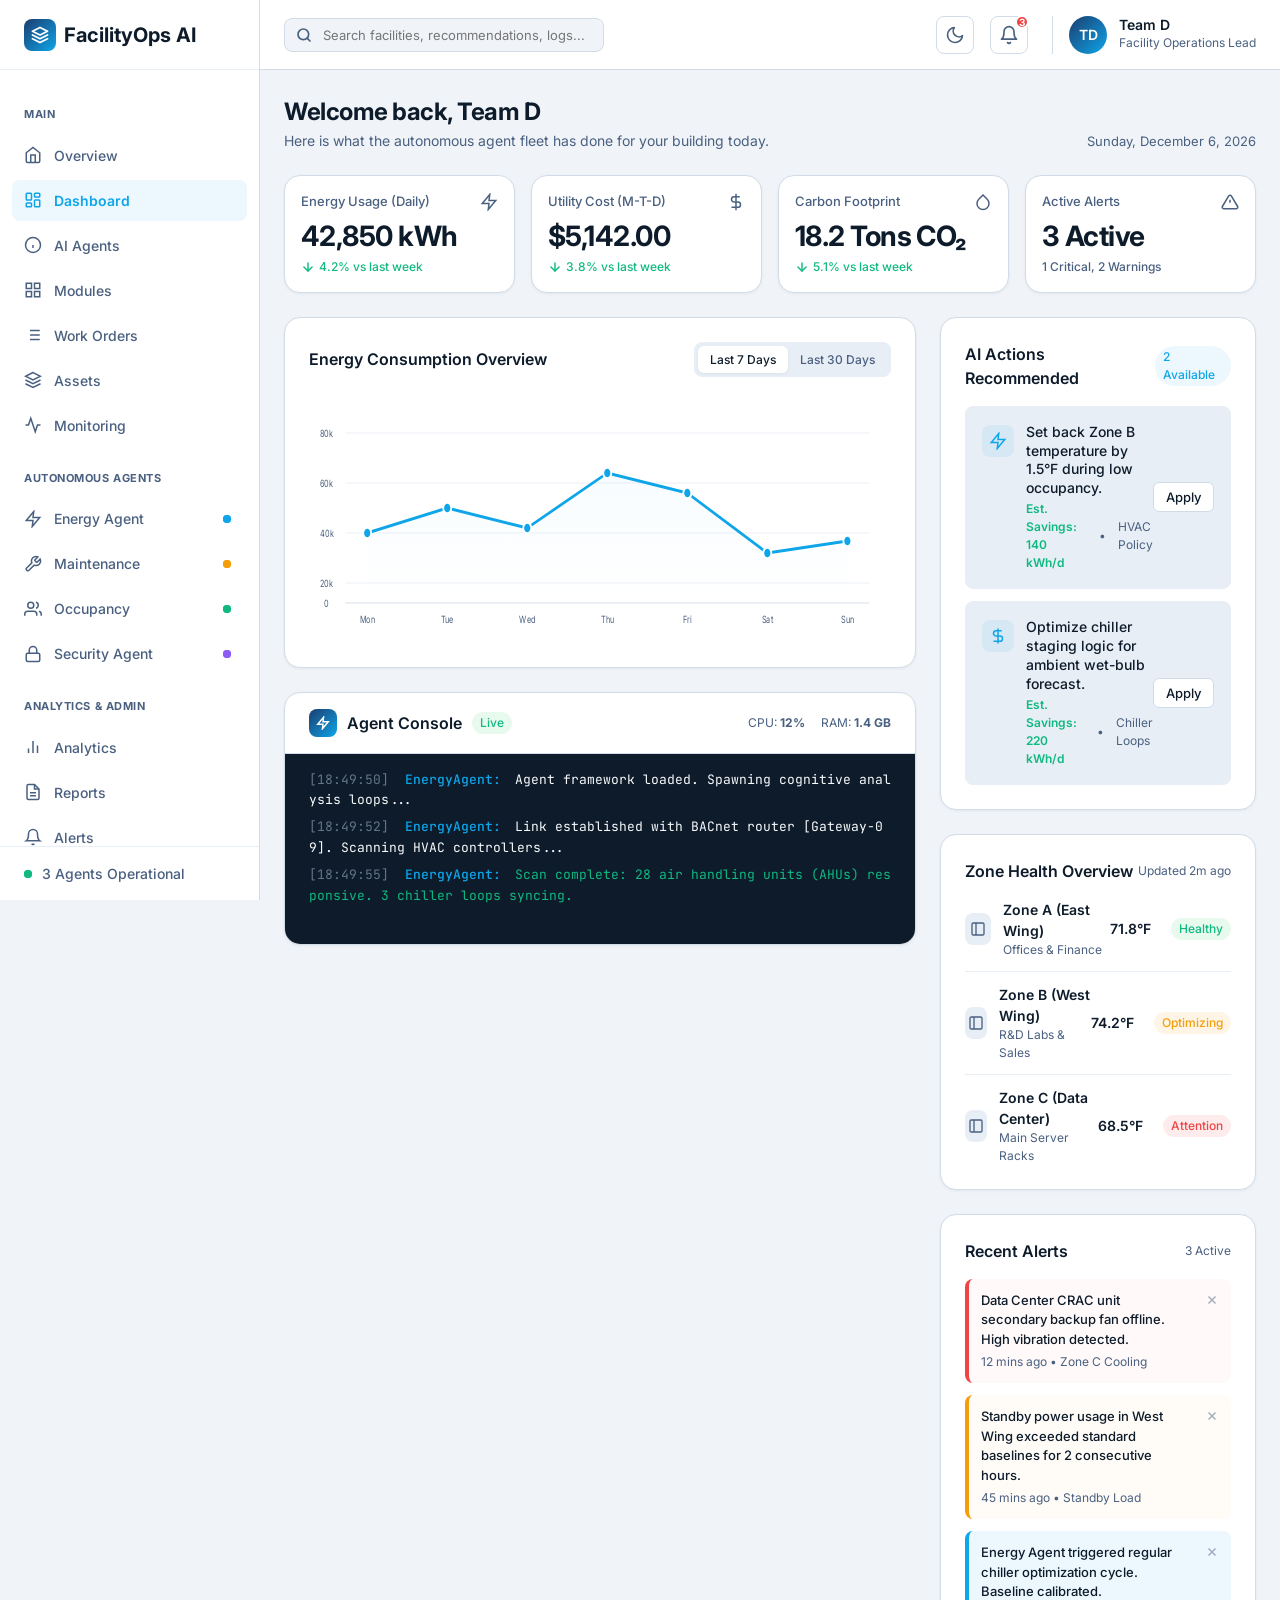
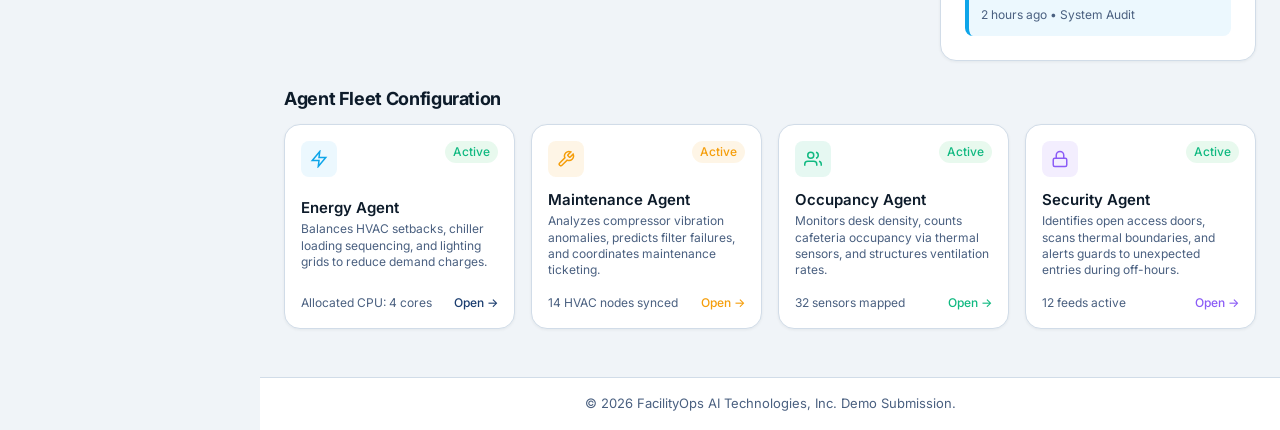
==== commit 377c23df: "Add files via upload" ====
--- a/dashboard.html
+++ b/dashboard.html
@@ -26,16 +26,59 @@
       <nav style="flex: 1; overflow-y: auto;">
         <ul class="sidebar-menu">
           <li class="menu-label">Main</li>
+          <li class="sidebar-menu-item" id="menu-overview" data-view="view-overview">
+            <a href="#" id="nav-overview">
+              <div class="sidebar-menu-item-link-content">
+                <svg viewBox="0 0 24 24"><path d="M3 9l9-7 9 7v11a2 2 0 0 1-2 2H5a2 2 0 0 1-2-2z"></path><polyline points="9 22 9 12 15 12 15 22"></polyline></svg>
+                <span>Overview</span>
+              </div>
+            </a>
+          </li>
           <li class="sidebar-menu-item active" id="menu-dashboard" data-view="view-dashboard">
             <a href="#" id="nav-dashboard">
               <div class="sidebar-menu-item-link-content">
-                <svg viewBox="0 0 24 24">
-                  <rect x="3" y="3" width="7" height="9" rx="1"></rect>
-                  <rect x="14" y="3" width="7" height="5" rx="1"></rect>
-                  <rect x="14" y="12" width="7" height="9" rx="1"></rect>
-                  <rect x="3" y="16" width="7" height="5" rx="1"></rect>
-                </svg>
+                <svg viewBox="0 0 24 24"><rect x="3" y="3" width="7" height="9" rx="1"></rect><rect x="14" y="3" width="7" height="5" rx="1"></rect><rect x="14" y="12" width="7" height="9" rx="1"></rect><rect x="3" y="16" width="7" height="5" rx="1"></rect></svg>
                 <span>Dashboard</span>
+              </div>
+            </a>
+          </li>
+          <li class="sidebar-menu-item" id="menu-ai-agents" data-view="view-ai-agents">
+            <a href="#" id="nav-ai-agents">
+              <div class="sidebar-menu-item-link-content">
+                <svg viewBox="0 0 24 24"><circle cx="12" cy="12" r="10"></circle><path d="M12 16v-4"></path><path d="M12 8h.01"></path></svg>
+                <span>AI Agents</span>
+              </div>
+            </a>
+          </li>
+          <li class="sidebar-menu-item" id="menu-modules" data-view="view-modules">
+            <a href="#" id="nav-modules">
+              <div class="sidebar-menu-item-link-content">
+                <svg viewBox="0 0 24 24"><rect x="3" y="3" width="7" height="7"></rect><rect x="14" y="3" width="7" height="7"></rect><rect x="14" y="14" width="7" height="7"></rect><rect x="3" y="14" width="7" height="7"></rect></svg>
+                <span>Modules</span>
+              </div>
+            </a>
+          </li>
+          <li class="sidebar-menu-item" id="menu-work-orders" data-view="view-work-orders">
+            <a href="#" id="nav-work-orders">
+              <div class="sidebar-menu-item-link-content">
+                <svg viewBox="0 0 24 24"><line x1="8" y1="6" x2="21" y2="6"></line><line x1="8" y1="12" x2="21" y2="12"></line><line x1="8" y1="18" x2="21" y2="18"></line><line x1="3" y1="6" x2="3.01" y2="6"></line><line x1="3" y1="12" x2="3.01" y2="12"></line><line x1="3" y1="18" x2="3.01" y2="18"></line></svg>
+                <span>Work Orders</span>
+              </div>
+            </a>
+          </li>
+          <li class="sidebar-menu-item" id="menu-assets" data-view="view-assets">
+            <a href="#" id="nav-assets">
+              <div class="sidebar-menu-item-link-content">
+                <svg viewBox="0 0 24 24"><polygon points="12 2 2 7 12 12 22 7 12 2"></polygon><polyline points="2 17 12 22 22 17"></polyline><polyline points="2 12 12 17 22 12"></polyline></svg>
+                <span>Assets</span>
+              </div>
+            </a>
+          </li>
+          <li class="sidebar-menu-item" id="menu-monitoring" data-view="view-monitoring">
+            <a href="#" id="nav-monitoring">
+              <div class="sidebar-menu-item-link-content">
+                <svg viewBox="0 0 24 24"><polyline points="22 12 18 12 15 21 9 3 6 12 2 12"></polyline></svg>
+                <span>Monitoring</span>
               </div>
             </a>
           </li>
@@ -52,7 +95,6 @@
               <span class="status-dot pulse" style="background-color: var(--color-accent); margin-right: 4px;" title="Active"></span>
             </a>
           </li>
-
           <li class="sidebar-menu-item" id="menu-maintenance" data-view="view-maintenance">
             <a href="#" id="nav-maintenance">
               <div class="sidebar-menu-item-link-content">
@@ -64,7 +106,6 @@
               <span class="status-dot pulse" style="background-color: var(--color-warning); margin-right: 4px;" title="Active"></span>
             </a>
           </li>
-
           <li class="sidebar-menu-item" id="menu-occupancy" data-view="view-occupancy">
             <a href="#" id="nav-occupancy">
               <div class="sidebar-menu-item-link-content">
@@ -79,23 +120,30 @@
               <span class="status-dot pulse" style="background-color: var(--color-success); margin-right: 4px;" title="Active"></span>
             </a>
           </li>
-
-          <li class="sidebar-menu-item disabled">
-            <a href="#">
+          <li class="sidebar-menu-item" id="menu-security" data-view="view-security">
+            <a href="#" id="nav-security">
               <div class="sidebar-menu-item-link-content">
                 <svg viewBox="0 0 24 24">
                   <rect x="3" y="11" width="18" height="11" rx="2" ry="2"></rect>
                   <path d="M7 11V7a5 5 0 0 1 10 0v4"></path>
                 </svg>
-                <span>Security</span>
-              </div>
-              <span class="badge badge-neutral">Soon</span>
+                <span>Security Agent</span>
+              </div>
+              <span class="status-dot pulse" style="background-color: #8B5CF6; margin-right: 4px;" title="Active"></span>
             </a>
           </li>
 
           <li class="menu-label">Analytics &amp; Admin</li>
-          <li class="sidebar-menu-item disabled">
-            <a href="#">
+          <li class="sidebar-menu-item" id="menu-analytics" data-view="view-analytics">
+            <a href="#" id="nav-analytics">
+              <div class="sidebar-menu-item-link-content">
+                <svg viewBox="0 0 24 24"><line x1="18" y1="20" x2="18" y2="10"></line><line x1="12" y1="20" x2="12" y2="4"></line><line x1="6" y1="20" x2="6" y2="14"></line></svg>
+                <span>Analytics</span>
+              </div>
+            </a>
+          </li>
+          <li class="sidebar-menu-item" id="menu-reports" data-view="view-reports">
+            <a href="#" id="nav-reports">
               <div class="sidebar-menu-item-link-content">
                 <svg viewBox="0 0 24 24">
                   <path d="M14 2H6a2 2 0 0 0-2 2v16a2 2 0 0 0 2 2h12a2 2 0 0 0 2-2V8z"></path>
@@ -105,12 +153,34 @@
                 </svg>
                 <span>Reports</span>
               </div>
-              <span class="badge badge-neutral">Soon</span>
             </a>
           </li>
-
-          <li class="sidebar-menu-item disabled">
-            <a href="#">
+          <li class="sidebar-menu-item" id="menu-alerts" data-view="view-alerts">
+            <a href="#" id="nav-alerts">
+              <div class="sidebar-menu-item-link-content">
+                <svg viewBox="0 0 24 24"><path d="M18 8A6 6 0 0 0 6 8c0 7-3 9-3 9h18s-3-2-3-9"></path><path d="M13.73 21a2 2 0 0 1-3.46 0"></path></svg>
+                <span>Alerts</span>
+              </div>
+            </a>
+          </li>
+          <li class="sidebar-menu-item" id="menu-schedules" data-view="view-schedules">
+            <a href="#" id="nav-schedules">
+              <div class="sidebar-menu-item-link-content">
+                <svg viewBox="0 0 24 24"><rect x="3" y="4" width="18" height="18" rx="2" ry="2"></rect><line x1="16" y1="2" x2="16" y2="6"></line><line x1="8" y1="2" x2="8" y2="6"></line><line x1="3" y1="10" x2="21" y2="10"></line></svg>
+                <span>Schedules</span>
+              </div>
+            </a>
+          </li>
+          <li class="sidebar-menu-item" id="menu-integrations" data-view="view-integrations">
+            <a href="#" id="nav-integrations">
+              <div class="sidebar-menu-item-link-content">
+                <svg viewBox="0 0 24 24"><path d="M10 13a5 5 0 0 0 7.54.54l3-3a5 5 0 0 0-7.07-7.07l-1.72 1.71"></path><path d="M14 11a5 5 0 0 0-7.54-.54l-3 3a5 5 0 0 0 7.07 7.07l1.71-1.71"></path></svg>
+                <span>Integrations</span>
+              </div>
+            </a>
+          </li>
+          <li class="sidebar-menu-item" id="menu-settings" data-view="view-settings">
+            <a href="#" id="nav-settings">
               <div class="sidebar-menu-item-link-content">
                 <svg viewBox="0 0 24 24">
                   <circle cx="12" cy="12" r="3"></circle>
@@ -118,7 +188,6 @@
                 </svg>
                 <span>Settings</span>
               </div>
-              <span class="badge badge-neutral">Soon</span>
             </a>
           </li>
         </ul>
@@ -181,9 +250,9 @@
           </button>
 
           <div class="user-profile">
-            <div class="avatar" title="Preethi Profile">P</div>
+            <div class="avatar" title="Team D Profile">TD</div>
             <div class="user-info">
-              <span class="user-name">Preethi</span>
+              <span class="user-name">Team D</span>
               <span class="user-role">Facility Operations Lead</span>
             </div>
           </div>
@@ -197,7 +266,7 @@
         <!-- Welcome Banner -->
         <div class="welcome-section">
           <div class="welcome-info">
-            <h1>Welcome back, Preethi</h1>
+            <h1>Welcome back, Team D</h1>
             <p class="text-sm text-muted">Here is what the autonomous agent fleet has done for your building today.</p>
           </div>
           <div class="welcome-date" id="live-date">Wednesday, July 8, 2026</div>
@@ -548,18 +617,18 @@
               </div>
             </article>
 
-            <article class="card fleet-card disabled">
+            <article class="card fleet-card" id="fleet-security" style="cursor:pointer;" onclick="navigateToView('view-security')">
               <div class="fleet-card-header">
-                <div class="fleet-card-icon"><svg viewBox="0 0 24 24"><rect x="3" y="11" width="18" height="11" rx="2" ry="2"></rect><path d="M7 11V7a5 5 0 0 1 10 0v4"></path></svg></div>
-                <span class="badge badge-neutral">Coming Soon</span>
+                <div class="fleet-card-icon" style="background-color: rgba(139,92,246,0.1); color: #8B5CF6;"><svg viewBox="0 0 24 24"><rect x="3" y="11" width="18" height="11" rx="2" ry="2"></rect><path d="M7 11V7a5 5 0 0 1 10 0v4"></path></svg></div>
+                <span class="badge badge-success">Active</span>
               </div>
               <div class="fleet-card-info">
                 <h3>Security Agent</h3>
                 <p>Identifies open access doors, scans thermal boundaries, and alerts guards to unexpected entries during off-hours.</p>
               </div>
               <div class="fleet-card-footer">
-                <span class="text-xs text-muted">0 feeds active</span>
-                <span class="text-xs text-muted font-medium">Configure</span>
+                <span class="text-xs text-muted">12 feeds active</span>
+                <span class="text-xs font-medium" style="color: #8B5CF6;">Open →</span>
               </div>
             </article>
           </div>
@@ -704,6 +773,26 @@
                     <span class="asset-count">12</span>
                     <span class="asset-label">Smart Meters</span>
                   </div>
+                </div>
+              </div>
+            </article>
+          </div>
+
+          <div class="grid-column">
+            <!-- Energy Schedules -->
+            <article class="card">
+              <div class="card-header">
+                <h2 class="card-title">Schedules</h2>
+                <span class="badge badge-success">On track</span>
+              </div>
+              <div style="display:flex; flex-direction:column; gap: var(--space-15);">
+                <div class="insight-item">
+                  <div class="insight-dot" style="background: var(--color-success);"></div>
+                  <div><span class="text-sm font-medium">Daily Chiller Pre-cool</span><br><span class="text-xs text-muted">04:00 AM - 06:00 AM</span></div>
+                </div>
+                <div class="insight-item">
+                  <div class="insight-dot" style="background: var(--color-accent);"></div>
+                  <div><span class="text-sm font-medium">Lighting Setback</span><br><span class="text-xs text-muted">08:00 PM - 05:00 AM</span></div>
                 </div>
               </div>
             </article>
@@ -983,6 +1072,26 @@
           </div>
 
           <div class="grid-column">
+            <!-- Maintenance Schedules -->
+            <article class="card">
+              <div class="card-header">
+                <h2 class="card-title">Maintenance Schedules</h2>
+                <span class="badge badge-warning">2 Upcoming</span>
+              </div>
+              <div style="display:flex; flex-direction:column; gap: var(--space-15);">
+                <div class="insight-item">
+                  <div class="insight-dot" style="background: var(--color-warning);"></div>
+                  <div><span class="text-sm font-medium">Generator Test</span><br><span class="text-xs text-muted">Tomorrow, 09:00 AM</span></div>
+                </div>
+                <div class="insight-item">
+                  <div class="insight-dot" style="background: var(--color-accent);"></div>
+                  <div><span class="text-sm font-medium">HVAC Filter Replacement</span><br><span class="text-xs text-muted">Friday, 02:00 PM</span></div>
+                </div>
+              </div>
+            </article>
+          </div>
+
+          <div class="grid-column">
             <!-- Top Predictions -->
             <article class="card">
               <div class="card-header">
@@ -1305,6 +1414,26 @@
           </div>
 
           <div class="grid-column">
+            <!-- Occupancy Alerts -->
+            <article class="card">
+              <div class="card-header">
+                <h2 class="card-title">Live Alerts</h2>
+                <span class="badge badge-success">Normal</span>
+              </div>
+              <div style="display:flex; flex-direction:column; gap: var(--space-15);">
+                <div class="insight-item">
+                  <div class="insight-dot" style="background: var(--color-success);"></div>
+                  <div><span class="text-sm font-medium">Cafeteria Capacity Normal</span><br><span class="text-xs text-muted">Currently at 45%</span></div>
+                </div>
+                <div class="insight-item">
+                  <div class="insight-dot" style="background: var(--color-success);"></div>
+                  <div><span class="text-sm font-medium">Air Quality Optimal</span><br><span class="text-xs text-muted">CO2 levels below 600ppm</span></div>
+                </div>
+              </div>
+            </article>
+          </div>
+
+          <div class="grid-column">
             <!-- Occupancy Analytics -->
             <article class="card">
               <div class="card-header">
@@ -1434,6 +1563,189 @@
         </div>
       </section>
 
+      <!-- ================================================================
+           MISSING VIEWS
+           ================================================================ -->
+      <!-- Overview -->
+      <section class="dashboard-content agent-view" id="view-overview" style="display:none;">
+        <div class="welcome-section"><div class="welcome-info"><h1>Overview</h1><p class="text-sm text-muted">Summary of key metrics and recent activities.</p></div></div>
+        <div class="kpis-grid">
+          <div class="card kpi-card"><div class="kpi-title-row"><span>Total Assets</span></div><div><div class="kpi-value">1,250</div></div></div>
+          <div class="card kpi-card"><div class="kpi-title-row"><span>Active Agents</span></div><div><div class="kpi-value text-success">12</div></div></div>
+          <div class="card kpi-card"><div class="kpi-title-row"><span>Today's Alerts</span></div><div><div class="kpi-value text-danger">5</div></div></div>
+          <div class="card kpi-card"><div class="kpi-title-row"><span>Performance</span></div><div><div class="kpi-value text-success">92%</div></div></div>
+        </div>
+        <div class="dashboard-grid" style="margin-top:var(--space-3);">
+          <div class="grid-column"><article class="card"><div class="card-header"><h2 class="card-title">Performance Overview</h2></div><div class="chart-container" style="background:var(--color-hover); border-radius:var(--radius-sm); height:200px; display:flex; align-items:center; justify-content:center;"><span class="text-muted">Chart Data</span></div></article></div>
+          <div class="grid-column"><article class="card"><div class="card-header"><h2 class="card-title">Recent Activity</h2></div><div style="display:flex; flex-direction:column; gap:12px;"><div class="insight-item"><div class="insight-dot" style="background:var(--color-success);"></div><div><span class="text-sm">Maintenance completed</span><br><span class="text-xs text-muted">1 hr ago</span></div></div><div class="insight-item"><div class="insight-dot" style="background:var(--color-warning);"></div><div><span class="text-sm">Energy usage spike</span><br><span class="text-xs text-muted">2 hrs ago</span></div></div></div></article></div>
+        </div>
+      </section>
+
+      <!-- AI Agents -->
+      <section class="dashboard-content agent-view" id="view-ai-agents" style="display:none;">
+        <div class="welcome-section"><div class="welcome-info"><h1>AI Agents</h1><p class="text-sm text-muted">Manage and monitor all AI agents from one place.</p></div></div>
+        <div style="display:grid; grid-template-columns: repeat(auto-fill, minmax(280px, 1fr)); gap: var(--space-3);">
+           <article class="card"><div class="card-header"><h2 class="card-title">Energy Agent</h2><span class="badge badge-success">Active</span></div></article>
+           <article class="card"><div class="card-header"><h2 class="card-title">Maintenance Agent</h2><span class="badge badge-success">Active</span></div></article>
+           <article class="card"><div class="card-header"><h2 class="card-title">Occupancy Agent</h2><span class="badge badge-success">Active</span></div></article>
+           <article class="card"><div class="card-header"><h2 class="card-title">Security Agent</h2><span class="badge badge-success">Active</span></div></article>
+           <article class="card"><div class="card-header"><h2 class="card-title">Cleaning Agent</h2><span class="badge badge-success">Active</span></div></article>
+           <article class="card"><div class="card-header"><h2 class="card-title">Parking Agent</h2><span class="badge badge-success">Active</span></div></article>
+           <article class="card"><div class="card-header"><h2 class="card-title">Water Management</h2><span class="badge badge-success">Active</span></div></article>
+        </div>
+      </section>
+
+      <!-- Modules -->
+      <section class="dashboard-content agent-view" id="view-modules" style="display:none;">
+        <div class="welcome-section"><div class="welcome-info"><h1>Modules</h1><p class="text-sm text-muted">Access and manage all facility modules.</p></div></div>
+        <div style="display:grid; grid-template-columns: repeat(auto-fill, minmax(280px, 1fr)); gap: var(--space-3);">
+           <article class="card"><div class="card-header"><h2 class="card-title">Energy Management</h2></div></article>
+           <article class="card"><div class="card-header"><h2 class="card-title">Security</h2></div></article>
+           <article class="card"><div class="card-header"><h2 class="card-title">Maintenance</h2></div></article>
+           <article class="card"><div class="card-header"><h2 class="card-title">Inventory</h2></div></article>
+           <article class="card"><div class="card-header"><h2 class="card-title">Parking</h2></div></article>
+           <article class="card"><div class="card-header"><h2 class="card-title">Cleaning</h2></div></article>
+           <article class="card"><div class="card-header"><h2 class="card-title">Water Management</h2></div></article>
+           <article class="card"><div class="card-header"><h2 class="card-title">HVAC Management</h2></div></article>
+        </div>
+      </section>
+
+      <!-- Work Orders -->
+      <section class="dashboard-content agent-view" id="view-work-orders" style="display:none;">
+        <div class="welcome-section"><div class="welcome-info"><h1>Work Orders</h1><p class="text-sm text-muted">Create, track and manage maintenance work orders.</p></div></div>
+        <article class="card">
+          <table style="width:100%; border-collapse:collapse; text-align:left; font-size:0.875rem;">
+            <tr style="border-bottom:1px solid var(--color-border);"><th style="padding:12px;">ID</th><th>Asset</th><th>Priority</th><th>Status</th><th>Assigned To</th><th>Due Date</th></tr>
+            <tr style="border-bottom:1px solid var(--color-border-light);"><td style="padding:12px;">#WO-101</td><td>AC Unit</td><td><span class="badge badge-danger">High</span></td><td>In Progress</td><td>John Doe</td><td>12 May</td></tr>
+            <tr style="border-bottom:1px solid var(--color-border-light);"><td style="padding:12px;">#WO-102</td><td>Lift 1</td><td><span class="badge badge-warning">Medium</span></td><td>Pending</td><td>Jane Smith</td><td>13 May</td></tr>
+          </table>
+        </article>
+      </section>
+
+      <!-- Assets -->
+      <section class="dashboard-content agent-view" id="view-assets" style="display:none;">
+        <div class="welcome-section"><div class="welcome-info"><h1>Assets</h1><p class="text-sm text-muted">Manage all building assets and their status.</p></div></div>
+        <div class="kpis-grid">
+          <div class="card kpi-card"><div class="kpi-title-row"><span>Total Assets</span></div><div class="kpi-value">1,250</div></div>
+          <div class="card kpi-card"><div class="kpi-title-row"><span>Healthy</span></div><div class="kpi-value text-success">1,050</div></div>
+          <div class="card kpi-card"><div class="kpi-title-row"><span>Warning</span></div><div class="kpi-value text-warning">120</div></div>
+          <div class="card kpi-card"><div class="kpi-title-row"><span>Critical</span></div><div class="kpi-value text-danger">80</div></div>
+        </div>
+        <article class="card" style="margin-top:var(--space-3);">
+          <table style="width:100%; border-collapse:collapse; text-align:left; font-size:0.875rem;">
+            <tr style="border-bottom:1px solid var(--color-border);"><th style="padding:12px;">Asset</th><th>Type</th><th>Status</th><th>Location</th></tr>
+            <tr style="border-bottom:1px solid var(--color-border-light);"><td style="padding:12px;">AC-2023</td><td>HVAC</td><td><span class="badge badge-success">Healthy</span></td><td>Floor 1</td></tr>
+            <tr style="border-bottom:1px solid var(--color-border-light);"><td style="padding:12px;">Lift-1</td><td>Elevator</td><td><span class="badge badge-warning">Warning</span></td><td>Lobby</td></tr>
+            <tr style="border-bottom:1px solid var(--color-border-light);"><td style="padding:12px;">Camera-2B</td><td>CCTV</td><td><span class="badge badge-danger">Offline</span></td><td>Floor 2</td></tr>
+          </table>
+        </article>
+      </section>
+
+      <!-- Monitoring -->
+      <section class="dashboard-content agent-view" id="view-monitoring" style="display:none;">
+        <div class="welcome-section"><div class="welcome-info"><h1>Monitoring</h1><p class="text-sm text-muted">Real-time monitoring of systems and facilities.</p></div></div>
+        <div class="kpis-grid">
+          <div class="card kpi-card"><div class="kpi-title-row"><span>Temperature</span></div><div class="kpi-value">24°C</div></div>
+          <div class="card kpi-card"><div class="kpi-title-row"><span>Energy</span></div><div class="kpi-value">12,450 kWh</div></div>
+          <div class="card kpi-card"><div class="kpi-title-row"><span>Water</span></div><div class="kpi-value">320 L</div></div>
+          <div class="card kpi-card"><div class="kpi-title-row"><span>Air Quality</span></div><div class="kpi-value text-success">Good</div></div>
+        </div>
+      </section>
+
+      <!-- Analytics -->
+      <section class="dashboard-content agent-view" id="view-analytics" style="display:none;">
+        <div class="welcome-section"><div class="welcome-info"><h1>Analytics</h1><p class="text-sm text-muted">Analyze data and generate insights.</p></div></div>
+        <div class="dashboard-grid">
+          <div class="grid-column">
+             <article class="card"><div class="card-header"><h2 class="card-title">Energy Consumption</h2></div><div class="chart-container" style="background:var(--color-hover); border-radius:var(--radius-sm); height:200px; display:flex; align-items:center; justify-content:center;"><span class="text-muted">Chart Data</span></div></article>
+          </div>
+          <div class="grid-column">
+             <article class="card"><div class="card-header"><h2 class="card-title">Insights</h2></div><div><div class="kpi-value text-success">$12,450</div><span class="text-xs text-muted">Cost Savings</span></div><div style="margin-top:12px;"><div class="kpi-value text-success">87%</div><span class="text-xs text-muted">Efficiency</span></div></article>
+          </div>
+        </div>
+      </section>
+
+      <!-- Reports -->
+      <section class="dashboard-content agent-view" id="view-reports" style="display:none;">
+        <div class="welcome-section"><div class="welcome-info"><h1>Reports</h1><p class="text-sm text-muted">Generate and download various reports.</p></div></div>
+        <article class="card">
+          <table style="width:100%; border-collapse:collapse; text-align:left; font-size:0.875rem;">
+            <tr style="border-bottom:1px solid var(--color-border);"><th style="padding:12px;">Report Name</th><th>Type</th><th>Date</th></tr>
+            <tr style="border-bottom:1px solid var(--color-border-light);"><td style="padding:12px;">Energy Report</td><td>PDF</td><td>10 May</td></tr>
+            <tr style="border-bottom:1px solid var(--color-border-light);"><td style="padding:12px;">Maintenance Report</td><td>PDF</td><td>09 May</td></tr>
+          </table>
+        </article>
+      </section>
+
+      <!-- Alerts -->
+      <section class="dashboard-content agent-view" id="view-alerts" style="display:none;">
+        <div class="welcome-section"><div class="welcome-info"><h1>Alerts</h1><p class="text-sm text-muted">View and manage system alerts and notifications.</p></div></div>
+        <article class="card">
+          <div style="display:flex; flex-direction:column; gap:12px;">
+            <div class="alert-item critical"><div class="alert-item-body"><span class="alert-desc">Water leakage detected</span><span class="alert-time">Floor 2</span></div></div>
+            <div class="alert-item warning"><div class="alert-item-body"><span class="alert-desc">Elevator malfunction</span><span class="alert-time">Lift 1</span></div></div>
+            <div class="alert-item warning"><div class="alert-item-body"><span class="alert-desc">High energy usage</span><span class="alert-time">Floor 3</span></div></div>
+            <div class="alert-item info"><div class="alert-item-body"><span class="alert-desc">Door left open</span><span class="alert-time">Main Gate</span></div></div>
+          </div>
+        </article>
+      </section>
+
+      <!-- Schedules -->
+      <section class="dashboard-content agent-view" id="view-schedules" style="display:none;">
+        <div class="welcome-section"><div class="welcome-info"><h1>Schedules</h1><p class="text-sm text-muted">Manage and view maintenance schedules.</p></div></div>
+        <article class="card">
+          <table style="width:100%; border-collapse:collapse; text-align:left; font-size:0.875rem;">
+            <tr style="border-bottom:1px solid var(--color-border);"><th style="padding:12px;">Date</th><th>Activity</th><th>Time</th><th>Status</th></tr>
+            <tr style="border-bottom:1px solid var(--color-border-light);"><td style="padding:12px;">13 May</td><td>AC Maintenance</td><td>09:00 AM</td><td><span class="badge badge-success">Completed</span></td></tr>
+            <tr style="border-bottom:1px solid var(--color-border-light);"><td style="padding:12px;">13 May</td><td>Generator Check</td><td>11:00 AM</td><td><span class="badge badge-warning">Pending</span></td></tr>
+          </table>
+        </article>
+      </section>
+
+      <!-- Integrations -->
+      <section class="dashboard-content agent-view" id="view-integrations" style="display:none;">
+        <div class="welcome-section"><div class="welcome-info"><h1>Integrations</h1><p class="text-sm text-muted">Connect and manage third-party integrations.</p></div></div>
+        <div style="display:flex; flex-direction:column; gap:12px;">
+          <article class="card"><div style="display:flex; justify-content:space-between; align-items:center;"><h2 class="card-title">Google Maps</h2><span class="text-success text-sm">Connected</span></div></article>
+          <article class="card"><div style="display:flex; justify-content:space-between; align-items:center;"><h2 class="card-title">IoT Sensors</h2><span class="text-success text-sm">Connected</span></div></article>
+          <article class="card"><div style="display:flex; justify-content:space-between; align-items:center;"><h2 class="card-title">Email Service</h2><span class="text-success text-sm">Connected</span></div></article>
+        </div>
+      </section>
+
+      <!-- Settings -->
+      <section class="dashboard-content agent-view" id="view-settings" style="display:none;">
+        <div class="welcome-section"><div class="welcome-info"><h1>Settings</h1><p class="text-sm text-muted">Manage application settings and preferences.</p></div></div>
+        <article class="card">
+          <div style="display:flex; flex-direction:column; gap:12px;">
+            <div style="padding:12px; border-bottom:1px solid var(--color-border-light); display:flex; justify-content:space-between;"><span>Profile</span></div>
+            <div style="padding:12px; border-bottom:1px solid var(--color-border-light); display:flex; justify-content:space-between;"><span>Password</span></div>
+            <div style="padding:12px; border-bottom:1px solid var(--color-border-light); display:flex; justify-content:space-between;"><span>Notifications</span></div>
+            <div style="padding:12px; border-bottom:1px solid var(--color-border-light); display:flex; justify-content:space-between;"><span>Theme</span></div>
+          </div>
+        </article>
+      </section>
+
+      <!-- Security Agent -->
+      <section class="dashboard-content agent-view" id="view-security" style="display:none;">
+        <div class="welcome-section"><div class="welcome-info"><h1>Security Agent</h1><p class="text-sm text-muted">Monitors security systems and detects anomalies to ensure a safe environment.</p></div></div>
+        <div class="kpis-grid">
+          <div class="card kpi-card"><div class="kpi-title-row"><span>Security Events</span></div><div><div class="kpi-value">120</div></div></div>
+          <div class="card kpi-card"><div class="kpi-title-row"><span>Threat Detection</span></div><div><div class="kpi-value">98.6%</div></div></div>
+          <div class="card kpi-card"><div class="kpi-title-row"><span>Incidents Resolved</span></div><div><div class="kpi-value">15</div></div></div>
+          <div class="card kpi-card"><div class="kpi-title-row"><span>Status</span></div><div><div class="kpi-value text-success">Running</div></div></div>
+        </div>
+        <div class="dashboard-grid" style="margin-top:var(--space-3);">
+          <div class="grid-column">
+            <article class="card"><div class="card-header"><h2 class="card-title">Security Events Trend</h2></div><div class="chart-container" style="background:var(--color-hover); border-radius:var(--radius-sm); height:150px;"></div></article>
+            <article class="card"><div class="card-header"><h2 class="card-title">Security Systems Status</h2></div><div style="display:flex; justify-content:space-around;"><span>CCTV: 48/50</span><span>Access Control: 12/12</span></div></article>
+          </div>
+          <div class="grid-column">
+            <article class="card"><div class="card-header"><h2 class="card-title">Key Insights</h2></div><div>Threat detection accuracy is 98.6%</div></article>
+            <article class="card"><div class="card-header"><h2 class="card-title">Recent Alerts</h2></div><div>Unauthorized access attempt - 2 mins ago</div></article>
+          </div>
+        </div>
+      </section>
+
       <!-- Footer -->
       <footer style="text-align: center; padding: var(--space-2) var(--space-3); border-top: 1px solid var(--color-border); font-size: 0.8125rem; color: var(--color-text-secondary); background-color: var(--color-card); margin-top: auto;">
         &copy; 2026 FacilityOps AI Technologies, Inc. Demo Submission.
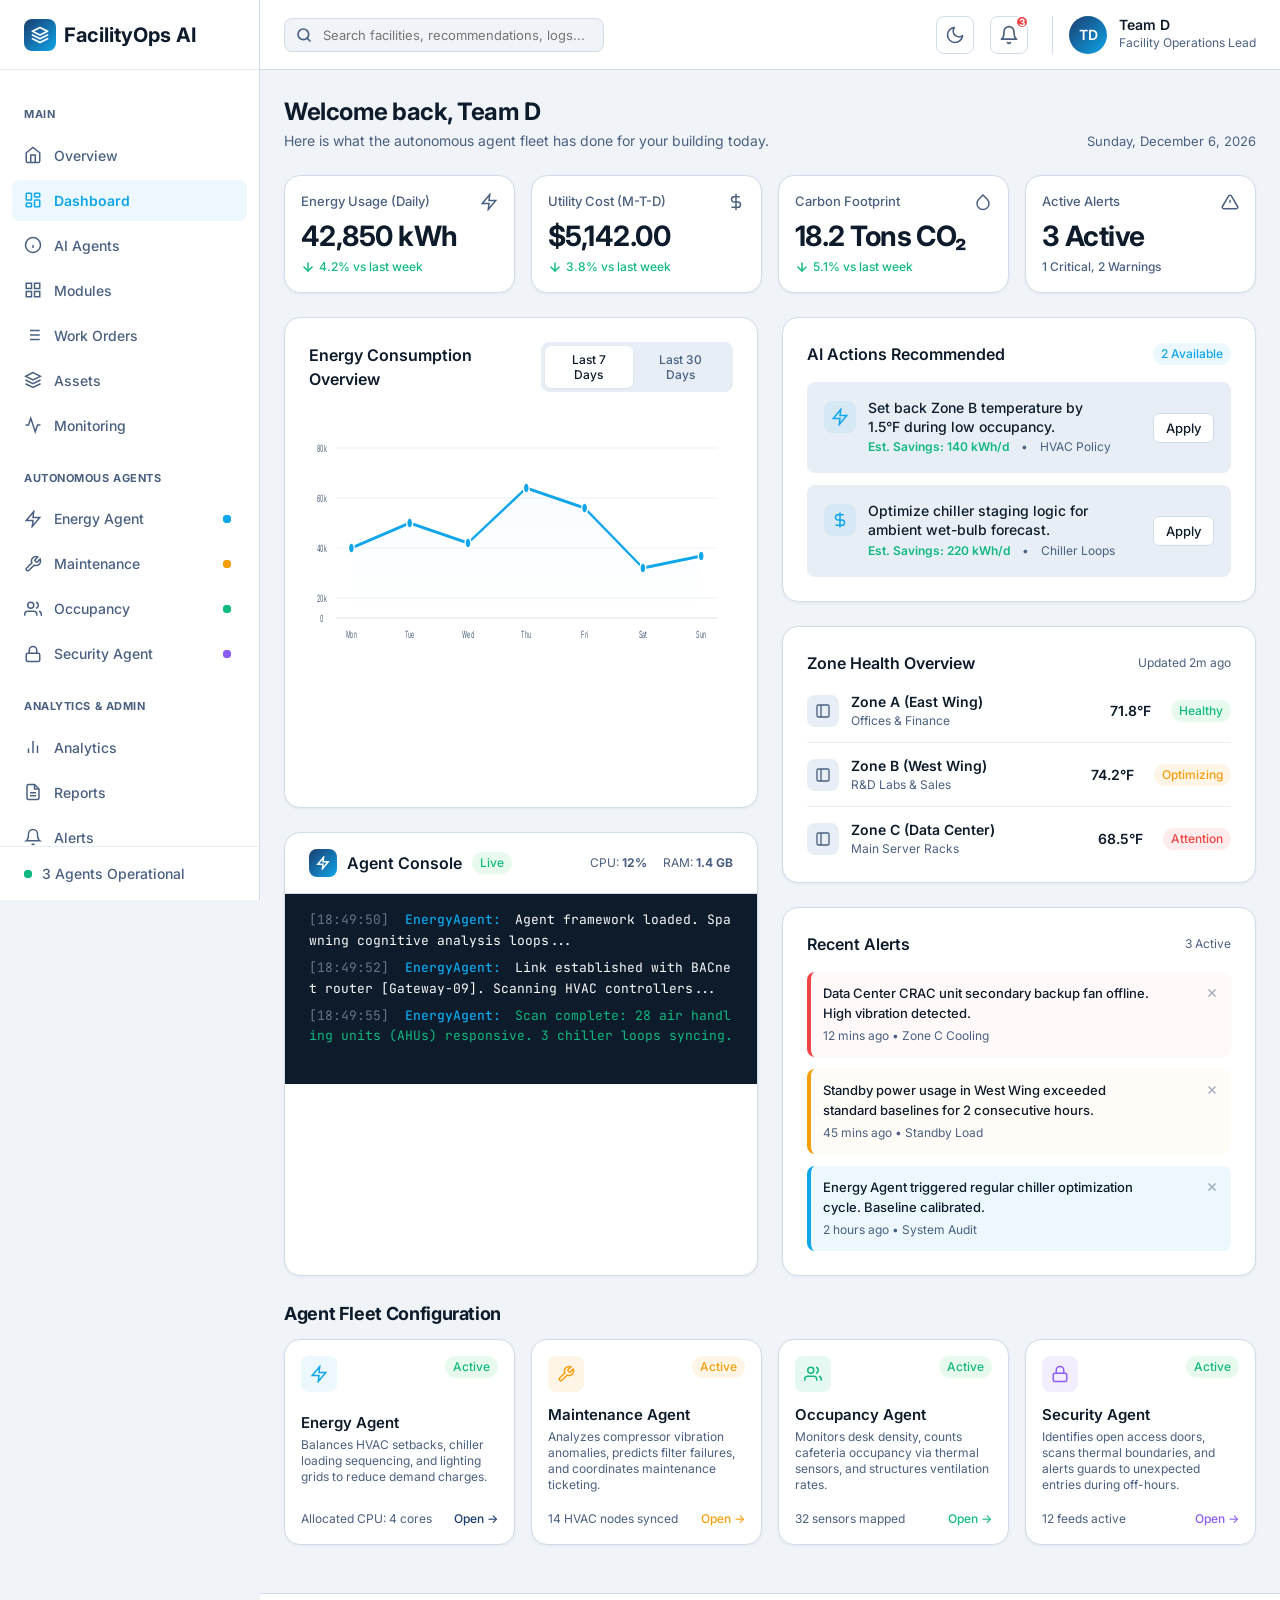
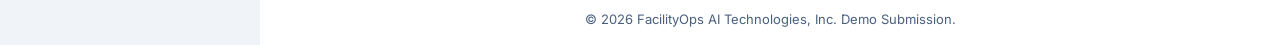
==== commit 7b62cf70: "Complete Week 3 milestone implementation" ====
--- a/dashboard.html
+++ b/dashboard.html
@@ -1563,188 +1563,803 @@
         </div>
       </section>
 
+      
       <!-- ================================================================
-           MISSING VIEWS
+           VIEW: OVERVIEW
            ================================================================ -->
-      <!-- Overview -->
       <section class="dashboard-content agent-view" id="view-overview" style="display:none;">
-        <div class="welcome-section"><div class="welcome-info"><h1>Overview</h1><p class="text-sm text-muted">Summary of key metrics and recent activities.</p></div></div>
+        <div class="welcome-section">
+          <div class="welcome-info">
+            <h1>Facility Overview</h1>
+            <p class="text-sm text-muted">High-level summary of facility performance and active agent operations.</p>
+          </div>
+          <div style="display:flex; gap: 8px;">
+            <button class="btn btn-secondary btn-sm">Export Report</button>
+          </div>
+        </div>
+        
+        <div class="kpis-grid">
+          <div class="card kpi-card">
+            <div class="kpi-title-row">
+              <span>Facility Health</span>
+              <svg viewBox="0 0 24 24"><path d="M22 11.08V12a10 10 0 1 1-5.93-9.14"></path><polyline points="22 4 12 14.01 9 11.01"></polyline></svg>
+            </div>
+            <div>
+              <div class="kpi-value text-success">98.2%</div>
+              <div class="kpi-trend trend-up"><span>All systems optimal</span></div>
+            </div>
+          </div>
+          <div class="card kpi-card">
+            <div class="kpi-title-row">
+              <span>Total Energy (Today)</span>
+              <svg viewBox="0 0 24 24"><polygon points="13 2 3 14 12 14 11 22 21 10 12 10 13 2"></polygon></svg>
+            </div>
+            <div>
+              <div class="kpi-value">12.4 MWh</div>
+              <div class="kpi-trend trend-down"><span>-4.2% vs baseline</span></div>
+            </div>
+          </div>
+          <div class="card kpi-card">
+            <div class="kpi-title-row">
+              <span>Active Work Orders</span>
+              <svg viewBox="0 0 24 24"><path d="M14.7 6.3a1 1 0 0 0 0 1.4l1.6 1.6a1 1 0 0 0 1.4 0l3.77-3.77a6 6 0 0 1-7.94 7.94l-6.91 6.91a2.12 2.12 0 0 1-3-3l6.91-6.91a6 6 0 0 1 7.94-7.94l-3.76 3.76z"></path></svg>
+            </div>
+            <div>
+              <div class="kpi-value" style="color: var(--color-warning);">14</div>
+              <div class="kpi-trend trend-neutral"><span>3 High Priority</span></div>
+            </div>
+          </div>
+          <div class="card kpi-card">
+            <div class="kpi-title-row">
+              <span>Occupancy Level</span>
+              <svg viewBox="0 0 24 24"><path d="M17 21v-2a4 4 0 0 0-4-4H5a4 4 0 0 0-4 4v2"></path><circle cx="9" cy="7" r="4"></circle><path d="M23 21v-2a4 4 0 0 0-3-3.87"></path><path d="M16 3.13a4 4 0 0 1 0 7.75"></path></svg>
+            </div>
+            <div>
+              <div class="kpi-value">68%</div>
+              <div class="kpi-trend trend-up"><span>Peak expected at 2 PM</span></div>
+            </div>
+          </div>
+        </div>
+
+        <div class="dashboard-grid" style="margin-top:var(--space-3);">
+          <div class="grid-column" style="flex: 2;">
+            <article class="card">
+              <div class="card-header">
+                <h2 class="card-title">System Performance Index</h2>
+                <div class="chart-tabs">
+                  <button class="chart-tab active">Today</button>
+                  <button class="chart-tab">Week</button>
+                </div>
+              </div>
+              <div class="chart-container" style="height: 250px; position: relative;">
+                <svg class="chart-svg" viewBox="0 0 800 250" preserveAspectRatio="none">
+                  <defs>
+                    <linearGradient id="overview-grad" x1="0" y1="0" x2="0" y2="1">
+                      <stop offset="0%" stop-color="var(--color-primary)" stop-opacity="0.3"/>
+                      <stop offset="100%" stop-color="var(--color-primary)" stop-opacity="0"/>
+                    </linearGradient>
+                  </defs>
+                  <line class="chart-grid-line" x1="40" y1="40" x2="780" y2="40"></line>
+                  <line class="chart-grid-line" x1="40" y1="90" x2="780" y2="90"></line>
+                  <line class="chart-grid-line" x1="40" y1="140" x2="780" y2="140"></line>
+                  <line class="chart-grid-line" x1="40" y1="190" x2="780" y2="190"></line>
+                  <line class="chart-axis-line" x1="40" y1="220" x2="780" y2="220"></line>
+                  <path class="chart-line-gradient" style="fill: url(#overview-grad);" d="M 60 180 L 150 120 L 250 140 L 350 80 L 450 90 L 550 50 L 650 100 L 760 60 L 760 220 L 60 220 Z"></path>
+                  <path class="chart-line" style="stroke: var(--color-primary);" d="M 60 180 L 150 120 L 250 140 L 350 80 L 450 90 L 550 50 L 650 100 L 760 60"></path>
+                </svg>
+              </div>
+            </article>
+          </div>
+          <div class="grid-column" style="flex: 1;">
+            <article class="card">
+              <div class="card-header">
+                <h2 class="card-title">Recent Agent Actions</h2>
+                <span class="text-xs text-muted">Live</span>
+              </div>
+              <div style="display:flex; flex-direction:column; gap:16px;">
+                <div class="insight-item">
+                  <div class="insight-dot" style="background:var(--color-accent);"></div>
+                  <div><span class="text-sm font-medium">Energy Agent</span><br><span class="text-xs text-muted">Adjusted Chiller #2 setpoint to 44°F to optimize load.</span></div>
+                </div>
+                <div class="insight-item">
+                  <div class="insight-dot" style="background:var(--color-warning);"></div>
+                  <div><span class="text-sm font-medium">Maintenance Agent</span><br><span class="text-xs text-muted">Dispatched WO-2847 for AHU-14 filter replacement.</span></div>
+                </div>
+                <div class="insight-item">
+                  <div class="insight-dot" style="background:var(--color-success);"></div>
+                  <div><span class="text-sm font-medium">Occupancy Agent</span><br><span class="text-xs text-muted">Dimmed lighting in Zone C due to low occupancy.</span></div>
+                </div>
+                <div class="insight-item">
+                  <div class="insight-dot" style="background:#8B5CF6;"></div>
+                  <div><span class="text-sm font-medium">Security Agent</span><br><span class="text-xs text-muted">Verified all exterior access points secure at 18:00.</span></div>
+                </div>
+              </div>
+            </article>
+          </div>
+        </div>
+      </section>
+
+      <!-- ================================================================
+           VIEW: AI AGENTS
+           ================================================================ -->
+      <section class="dashboard-content agent-view" id="view-ai-agents" style="display:none;">
+        <div class="welcome-section">
+          <div class="welcome-info">
+            <h1>AI Agents Fleet</h1>
+            <p class="text-sm text-muted">Manage, configure, and monitor your autonomous cognitive agents.</p>
+          </div>
+        </div>
+        
+        <div class="fleet-grid">
+          <article class="card fleet-card" onclick="navigateToView('view-energy')" style="cursor:pointer;">
+            <div class="fleet-card-header">
+              <div class="fleet-card-icon"><svg viewBox="0 0 24 24"><polygon points="13 2 3 14 12 14 11 22 21 10 12 10 13 2"></polygon></svg></div>
+              <span class="badge badge-success">Active</span>
+            </div>
+            <div class="fleet-card-info">
+              <h3>Energy Agent</h3>
+              <p>Balances HVAC setbacks, chiller loading sequencing, and lighting grids to reduce demand charges.</p>
+            </div>
+            <div class="fleet-card-footer"><span class="text-xs text-muted">Uptime: 99.9%</span><span class="text-xs text-primary font-medium">Manage →</span></div>
+          </article>
+
+          <article class="card fleet-card" onclick="navigateToView('view-maintenance')" style="cursor:pointer;">
+            <div class="fleet-card-header">
+              <div class="fleet-card-icon" style="background-color: rgba(245,158,11,0.1); color: var(--color-warning);"><svg viewBox="0 0 24 24"><path d="M14.7 6.3a1 1 0 0 0 0 1.4l1.6 1.6a1 1 0 0 0 1.4 0l3.77-3.77a6 6 0 0 1-7.94 7.94l-6.91 6.91a2.12 2.12 0 0 1-3-3l6.91-6.91a6 6 0 0 1 7.94-7.94l-3.76 3.76z"></path></svg></div>
+              <span class="badge badge-warning">Active</span>
+            </div>
+            <div class="fleet-card-info">
+              <h3>Maintenance Agent</h3>
+              <p>Analyzes compressor vibration anomalies, predicts failures, and coordinates maintenance ticketing.</p>
+            </div>
+            <div class="fleet-card-footer"><span class="text-xs text-muted">Uptime: 99.8%</span><span class="text-xs font-medium" style="color: var(--color-warning);">Manage →</span></div>
+          </article>
+
+          <article class="card fleet-card" onclick="navigateToView('view-occupancy')" style="cursor:pointer;">
+            <div class="fleet-card-header">
+              <div class="fleet-card-icon" style="background-color: rgba(16,185,129,0.1); color: var(--color-success);"><svg viewBox="0 0 24 24"><path d="M17 21v-2a4 4 0 0 0-4-4H5a4 4 0 0 0-4 4v2"></path><circle cx="9" cy="7" r="4"></circle><path d="M23 21v-2a4 4 0 0 0-3-3.87"></path><path d="M16 3.13a4 4 0 0 1 0 7.75"></path></svg></div>
+              <span class="badge badge-success">Active</span>
+            </div>
+            <div class="fleet-card-info">
+              <h3>Occupancy Agent</h3>
+              <p>Monitors desk density, counts cafeteria occupancy, and structures ventilation rates dynamically.</p>
+            </div>
+            <div class="fleet-card-footer"><span class="text-xs text-muted">Uptime: 100%</span><span class="text-xs font-medium" style="color: var(--color-success);">Manage →</span></div>
+          </article>
+
+          <article class="card fleet-card" onclick="navigateToView('view-security')" style="cursor:pointer;">
+            <div class="fleet-card-header">
+              <div class="fleet-card-icon" style="background-color: rgba(139,92,246,0.1); color: #8B5CF6;"><svg viewBox="0 0 24 24"><rect x="3" y="11" width="18" height="11" rx="2" ry="2"></rect><path d="M7 11V7a5 5 0 0 1 10 0v4"></path></svg></div>
+              <span class="badge badge-success">Active</span>
+            </div>
+            <div class="fleet-card-info">
+              <h3>Security Agent</h3>
+              <p>Identifies open access doors, scans thermal boundaries, and alerts guards to unexpected entries.</p>
+            </div>
+            <div class="fleet-card-footer"><span class="text-xs text-muted">Uptime: 100%</span><span class="text-xs font-medium" style="color: #8B5CF6;">Manage →</span></div>
+          </article>
+          
+          <article class="card fleet-card">
+            <div class="fleet-card-header">
+              <div class="fleet-card-icon" style="background-color: rgba(100,116,139,0.1); color: var(--color-text-secondary);"><svg viewBox="0 0 24 24"><circle cx="12" cy="12" r="10"></circle><polyline points="12 16 16 12 12 8"></polyline><line x1="8" y1="12" x2="16" y2="12"></line></svg></div>
+              <span class="badge" style="background:var(--color-border); color:var(--color-text);">Deploying</span>
+            </div>
+            <div class="fleet-card-info">
+              <h3>Cleaning Agent</h3>
+              <p>Orchestrates automated robotic janitorial fleets and optimizes restroom cleaning schedules based on traffic.</p>
+            </div>
+            <div class="fleet-card-footer"><span class="text-xs text-muted">Estimated: 2 days</span><span class="text-xs font-medium text-muted">Pending Setup</span></div>
+          </article>
+        </div>
+      </section>
+
+      <!-- ================================================================
+           VIEW: MODULES
+           ================================================================ -->
+      <section class="dashboard-content agent-view" id="view-modules" style="display:none;">
+        <div class="welcome-section">
+          <div class="welcome-info">
+            <h1>Platform Modules</h1>
+            <p class="text-sm text-muted">Extend your facility operations with specialized modules.</p>
+          </div>
+        </div>
+        
+        <div style="display:grid; grid-template-columns: repeat(auto-fill, minmax(300px, 1fr)); gap: var(--space-3);">
+           <article class="card fleet-card">
+              <div class="fleet-card-header">
+                <h2 class="card-title">HVAC Management</h2>
+                <span class="badge badge-success">Installed</span>
+              </div>
+              <p class="text-sm text-muted" style="margin-top:12px;">Detailed controls and overrides for AHUs, VAVs, and Chiller loops.</p>
+              <button class="btn btn-secondary btn-sm" style="margin-top:16px; width:100%;">Open Module</button>
+           </article>
+           <article class="card fleet-card">
+              <div class="fleet-card-header">
+                <h2 class="card-title">Access Control</h2>
+                <span class="badge badge-success">Installed</span>
+              </div>
+              <p class="text-sm text-muted" style="margin-top:12px;">Manage badges, visitor logs, and secure zone permissions.</p>
+              <button class="btn btn-secondary btn-sm" style="margin-top:16px; width:100%;">Open Module</button>
+           </article>
+           <article class="card fleet-card">
+              <div class="fleet-card-header">
+                <h2 class="card-title">Inventory & Supply</h2>
+                <span class="badge badge-primary">Update Avail</span>
+              </div>
+              <p class="text-sm text-muted" style="margin-top:12px;">Track spare parts, filters, and cleaning supplies in real-time.</p>
+              <button class="btn btn-secondary btn-sm" style="margin-top:16px; width:100%;">Open Module</button>
+           </article>
+           <article class="card fleet-card">
+              <div class="fleet-card-header">
+                <h2 class="card-title">Smart Parking</h2>
+                <span class="badge" style="background:var(--color-border); color:var(--color-text);">Not Installed</span>
+              </div>
+              <p class="text-sm text-muted" style="margin-top:12px;">License plate recognition and EV charging station management.</p>
+              <button class="btn btn-primary btn-sm" style="margin-top:16px; width:100%;">Install Module</button>
+           </article>
+        </div>
+      </section>
+
+      <!-- ================================================================
+           VIEW: WORK ORDERS
+           ================================================================ -->
+      <section class="dashboard-content agent-view" id="view-work-orders" style="display:none;">
+        <div class="welcome-section">
+          <div class="welcome-info">
+            <h1>Work Orders</h1>
+            <p class="text-sm text-muted">Track and manage predictive and reactive maintenance tasks.</p>
+          </div>
+          <button class="btn btn-primary btn-sm">+ New Work Order</button>
+        </div>
+        
+        <article class="card">
+          <div style="display:flex; justify-content:space-between; align-items:center; margin-bottom:16px; gap:16px; flex-wrap:wrap;">
+            <div class="topbar-search" style="flex:1; min-width:250px;">
+              <svg viewBox="0 0 24 24" fill="none" stroke="currentColor" stroke-width="2.5" stroke-linecap="round" stroke-linejoin="round"><circle cx="11" cy="11" r="8"></circle><line x1="21" y1="21" x2="16.65" y2="16.65"></line></svg>
+              <input type="text" class="topbar-search-input" placeholder="Search work orders...">
+            </div>
+            <div style="display:flex; gap:8px;">
+              <select class="topbar-search-input" style="padding:8px; border-radius:var(--radius-sm); border:1px solid var(--color-border); background:var(--color-card); color:var(--color-text);">
+                <option>All Statuses</option>
+                <option>Open</option>
+                <option>In Progress</option>
+                <option>Completed</option>
+              </select>
+              <select class="topbar-search-input" style="padding:8px; border-radius:var(--radius-sm); border:1px solid var(--color-border); background:var(--color-card); color:var(--color-text);">
+                <option>All Priorities</option>
+                <option>Critical</option>
+                <option>High</option>
+                <option>Medium</option>
+                <option>Low</option>
+              </select>
+            </div>
+          </div>
+          <div style="overflow-x:auto;">
+            <table style="width:100%; border-collapse:collapse; text-align:left; font-size:0.875rem;">
+              <thead>
+                <tr style="border-bottom:1px solid var(--color-border); color:var(--color-text-secondary);">
+                  <th style="padding:12px;">ID</th>
+                  <th style="padding:12px;">Asset / Task</th>
+                  <th style="padding:12px;">Priority</th>
+                  <th style="padding:12px;">Status</th>
+                  <th style="padding:12px;">Assignee</th>
+                  <th style="padding:12px;">Created</th>
+                  <th style="padding:12px;">Action</th>
+                </tr>
+              </thead>
+              <tbody>
+                <tr style="border-bottom:1px solid var(--color-border-light);">
+                  <td style="padding:12px; font-weight:500;">WO-2847</td>
+                  <td style="padding:12px;">AHU-14 Filter Replacement</td>
+                  <td style="padding:12px;"><span class="badge badge-warning">High</span></td>
+                  <td style="padding:12px;"><span class="badge" style="background:#DBEAFE; color:#1D4ED8;">In Progress</span></td>
+                  <td style="padding:12px;">Tech Team Alpha</td>
+                  <td style="padding:12px;">Today, 14:30</td>
+                  <td style="padding:12px;"><button class="btn btn-secondary btn-sm" style="padding:4px 8px;">View</button></td>
+                </tr>
+                <tr style="border-bottom:1px solid var(--color-border-light);">
+                  <td style="padding:12px; font-weight:500;">WO-2841</td>
+                  <td style="padding:12px;">Pump P-07 Bearing Inspection</td>
+                  <td style="padding:12px;"><span class="badge badge-danger">Critical</span></td>
+                  <td style="padding:12px;"><span class="badge" style="background:#FEE2E2; color:#B91C1C;">Open</span></td>
+                  <td style="padding:12px;">Tech Team Beta</td>
+                  <td style="padding:12px;">Today, 10:15</td>
+                  <td style="padding:12px;"><button class="btn btn-secondary btn-sm" style="padding:4px 8px;">View</button></td>
+                </tr>
+                <tr style="border-bottom:1px solid var(--color-border-light);">
+                  <td style="padding:12px; font-weight:500;">WO-2839</td>
+                  <td style="padding:12px;">Chiller #1 Vibration Check</td>
+                  <td style="padding:12px;"><span class="badge badge-warning">High</span></td>
+                  <td style="padding:12px;"><span class="badge" style="background:#F3F4F6; color:#374151;">Scheduled</span></td>
+                  <td style="padding:12px;">Senior Tech</td>
+                  <td style="padding:12px;">Yesterday</td>
+                  <td style="padding:12px;"><button class="btn btn-secondary btn-sm" style="padding:4px 8px;">View</button></td>
+                </tr>
+                <tr style="border-bottom:1px solid var(--color-border-light);">
+                  <td style="padding:12px; font-weight:500;">WO-2835</td>
+                  <td style="padding:12px;">Cooling Tower Fan Belt</td>
+                  <td style="padding:12px;"><span class="badge" style="background:var(--color-border); color:var(--color-text);">Medium</span></td>
+                  <td style="padding:12px;"><span class="badge badge-success">Completed</span></td>
+                  <td style="padding:12px;">Tech Team Alpha</td>
+                  <td style="padding:12px;">Jul 28</td>
+                  <td style="padding:12px;"><button class="btn btn-secondary btn-sm" style="padding:4px 8px;">View</button></td>
+                </tr>
+                <tr>
+                  <td style="padding:12px; font-weight:500;">WO-2831</td>
+                  <td style="padding:12px;">BMS Sensor Calibration - Zone C</td>
+                  <td style="padding:12px;"><span class="badge" style="background:var(--color-border); color:var(--color-text);">Low</span></td>
+                  <td style="padding:12px;"><span class="badge badge-success">Completed</span></td>
+                  <td style="padding:12px;">Controls Eng.</td>
+                  <td style="padding:12px;">Jul 27</td>
+                  <td style="padding:12px;"><button class="btn btn-secondary btn-sm" style="padding:4px 8px;">View</button></td>
+                </tr>
+              </tbody>
+            </table>
+          </div>
+          <div style="display:flex; justify-content:space-between; align-items:center; margin-top:16px; font-size:0.875rem; color:var(--color-text-secondary);">
+            <span>Showing 1 to 5 of 124 entries</span>
+            <div style="display:flex; gap:4px;">
+              <button class="btn btn-secondary btn-sm" disabled>&lt;</button>
+              <button class="btn btn-primary btn-sm">1</button>
+              <button class="btn btn-secondary btn-sm">2</button>
+              <button class="btn btn-secondary btn-sm">3</button>
+              <button class="btn btn-secondary btn-sm">&gt;</button>
+            </div>
+          </div>
+        </article>
+      </section>
+
+      <!-- ================================================================
+           VIEW: ASSETS
+           ================================================================ -->
+      <section class="dashboard-content agent-view" id="view-assets" style="display:none;">
+        <div class="welcome-section">
+          <div class="welcome-info">
+            <h1>Asset Management</h1>
+            <p class="text-sm text-muted">Complete inventory of all building systems, equipment, and sensors.</p>
+          </div>
+          <button class="btn btn-primary btn-sm">+ Add Asset</button>
+        </div>
+        
         <div class="kpis-grid">
           <div class="card kpi-card"><div class="kpi-title-row"><span>Total Assets</span></div><div><div class="kpi-value">1,250</div></div></div>
-          <div class="card kpi-card"><div class="kpi-title-row"><span>Active Agents</span></div><div><div class="kpi-value text-success">12</div></div></div>
-          <div class="card kpi-card"><div class="kpi-title-row"><span>Today's Alerts</span></div><div><div class="kpi-value text-danger">5</div></div></div>
-          <div class="card kpi-card"><div class="kpi-title-row"><span>Performance</span></div><div><div class="kpi-value text-success">92%</div></div></div>
-        </div>
-        <div class="dashboard-grid" style="margin-top:var(--space-3);">
-          <div class="grid-column"><article class="card"><div class="card-header"><h2 class="card-title">Performance Overview</h2></div><div class="chart-container" style="background:var(--color-hover); border-radius:var(--radius-sm); height:200px; display:flex; align-items:center; justify-content:center;"><span class="text-muted">Chart Data</span></div></article></div>
-          <div class="grid-column"><article class="card"><div class="card-header"><h2 class="card-title">Recent Activity</h2></div><div style="display:flex; flex-direction:column; gap:12px;"><div class="insight-item"><div class="insight-dot" style="background:var(--color-success);"></div><div><span class="text-sm">Maintenance completed</span><br><span class="text-xs text-muted">1 hr ago</span></div></div><div class="insight-item"><div class="insight-dot" style="background:var(--color-warning);"></div><div><span class="text-sm">Energy usage spike</span><br><span class="text-xs text-muted">2 hrs ago</span></div></div></div></article></div>
-        </div>
-      </section>
-
-      <!-- AI Agents -->
-      <section class="dashboard-content agent-view" id="view-ai-agents" style="display:none;">
-        <div class="welcome-section"><div class="welcome-info"><h1>AI Agents</h1><p class="text-sm text-muted">Manage and monitor all AI agents from one place.</p></div></div>
-        <div style="display:grid; grid-template-columns: repeat(auto-fill, minmax(280px, 1fr)); gap: var(--space-3);">
-           <article class="card"><div class="card-header"><h2 class="card-title">Energy Agent</h2><span class="badge badge-success">Active</span></div></article>
-           <article class="card"><div class="card-header"><h2 class="card-title">Maintenance Agent</h2><span class="badge badge-success">Active</span></div></article>
-           <article class="card"><div class="card-header"><h2 class="card-title">Occupancy Agent</h2><span class="badge badge-success">Active</span></div></article>
-           <article class="card"><div class="card-header"><h2 class="card-title">Security Agent</h2><span class="badge badge-success">Active</span></div></article>
-           <article class="card"><div class="card-header"><h2 class="card-title">Cleaning Agent</h2><span class="badge badge-success">Active</span></div></article>
-           <article class="card"><div class="card-header"><h2 class="card-title">Parking Agent</h2><span class="badge badge-success">Active</span></div></article>
-           <article class="card"><div class="card-header"><h2 class="card-title">Water Management</h2><span class="badge badge-success">Active</span></div></article>
-        </div>
-      </section>
-
-      <!-- Modules -->
-      <section class="dashboard-content agent-view" id="view-modules" style="display:none;">
-        <div class="welcome-section"><div class="welcome-info"><h1>Modules</h1><p class="text-sm text-muted">Access and manage all facility modules.</p></div></div>
-        <div style="display:grid; grid-template-columns: repeat(auto-fill, minmax(280px, 1fr)); gap: var(--space-3);">
-           <article class="card"><div class="card-header"><h2 class="card-title">Energy Management</h2></div></article>
-           <article class="card"><div class="card-header"><h2 class="card-title">Security</h2></div></article>
-           <article class="card"><div class="card-header"><h2 class="card-title">Maintenance</h2></div></article>
-           <article class="card"><div class="card-header"><h2 class="card-title">Inventory</h2></div></article>
-           <article class="card"><div class="card-header"><h2 class="card-title">Parking</h2></div></article>
-           <article class="card"><div class="card-header"><h2 class="card-title">Cleaning</h2></div></article>
-           <article class="card"><div class="card-header"><h2 class="card-title">Water Management</h2></div></article>
-           <article class="card"><div class="card-header"><h2 class="card-title">HVAC Management</h2></div></article>
-        </div>
-      </section>
-
-      <!-- Work Orders -->
-      <section class="dashboard-content agent-view" id="view-work-orders" style="display:none;">
-        <div class="welcome-section"><div class="welcome-info"><h1>Work Orders</h1><p class="text-sm text-muted">Create, track and manage maintenance work orders.</p></div></div>
-        <article class="card">
-          <table style="width:100%; border-collapse:collapse; text-align:left; font-size:0.875rem;">
-            <tr style="border-bottom:1px solid var(--color-border);"><th style="padding:12px;">ID</th><th>Asset</th><th>Priority</th><th>Status</th><th>Assigned To</th><th>Due Date</th></tr>
-            <tr style="border-bottom:1px solid var(--color-border-light);"><td style="padding:12px;">#WO-101</td><td>AC Unit</td><td><span class="badge badge-danger">High</span></td><td>In Progress</td><td>John Doe</td><td>12 May</td></tr>
-            <tr style="border-bottom:1px solid var(--color-border-light);"><td style="padding:12px;">#WO-102</td><td>Lift 1</td><td><span class="badge badge-warning">Medium</span></td><td>Pending</td><td>Jane Smith</td><td>13 May</td></tr>
-          </table>
+          <div class="card kpi-card"><div class="kpi-title-row"><span>Healthy</span></div><div><div class="kpi-value text-success">1,050</div></div></div>
+          <div class="card kpi-card"><div class="kpi-title-row"><span>Needs Attention</span></div><div><div class="kpi-value text-warning">120</div></div></div>
+          <div class="card kpi-card"><div class="kpi-title-row"><span>Critical / Offline</span></div><div><div class="kpi-value text-danger">80</div></div></div>
+        </div>
+        
+        <article class="card" style="margin-top:var(--space-3);">
+          <div style="display:flex; justify-content:space-between; align-items:center; margin-bottom:16px;">
+            <h2 class="card-title">Asset Registry</h2>
+            <div class="topbar-search">
+              <svg viewBox="0 0 24 24" fill="none" stroke="currentColor" stroke-width="2.5" stroke-linecap="round" stroke-linejoin="round"><circle cx="11" cy="11" r="8"></circle><line x1="21" y1="21" x2="16.65" y2="16.65"></line></svg>
+              <input type="text" class="topbar-search-input" placeholder="Search by name, ID, location...">
+            </div>
+          </div>
+          <div style="overflow-x:auto;">
+            <table style="width:100%; border-collapse:collapse; text-align:left; font-size:0.875rem;">
+              <thead>
+                <tr style="border-bottom:1px solid var(--color-border); color:var(--color-text-secondary);">
+                  <th style="padding:12px;">Asset Name</th>
+                  <th style="padding:12px;">Category</th>
+                  <th style="padding:12px;">Location</th>
+                  <th style="padding:12px;">Status</th>
+                  <th style="padding:12px;">Health Score</th>
+                  <th style="padding:12px;">Action</th>
+                </tr>
+              </thead>
+              <tbody>
+                <tr style="border-bottom:1px solid var(--color-border-light);">
+                  <td style="padding:12px; font-weight:500;">Chiller #1</td>
+                  <td style="padding:12px;">HVAC</td>
+                  <td style="padding:12px;">Basement Plant</td>
+                  <td style="padding:12px;"><span class="badge badge-success">Online</span></td>
+                  <td style="padding:12px;"><div style="display:flex; align-items:center; gap:8px;"><div style="flex:1; height:6px; background:var(--color-border); border-radius:3px;"><div style="width:92%; height:100%; background:var(--color-success); border-radius:3px;"></div></div><span>92</span></div></td>
+                  <td style="padding:12px;"><button class="btn btn-secondary btn-sm" style="padding:4px 8px;">Details</button></td>
+                </tr>
+                <tr style="border-bottom:1px solid var(--color-border-light);">
+                  <td style="padding:12px; font-weight:500;">Chiller #3</td>
+                  <td style="padding:12px;">HVAC</td>
+                  <td style="padding:12px;">Basement Plant</td>
+                  <td style="padding:12px;"><span class="badge badge-warning">Warning</span></td>
+                  <td style="padding:12px;"><div style="display:flex; align-items:center; gap:8px;"><div style="flex:1; height:6px; background:var(--color-border); border-radius:3px;"><div style="width:45%; height:100%; background:var(--color-warning); border-radius:3px;"></div></div><span>45</span></div></td>
+                  <td style="padding:12px;"><button class="btn btn-secondary btn-sm" style="padding:4px 8px;">Details</button></td>
+                </tr>
+                <tr style="border-bottom:1px solid var(--color-border-light);">
+                  <td style="padding:12px; font-weight:500;">Pump P-07</td>
+                  <td style="padding:12px;">Plumbing</td>
+                  <td style="padding:12px;">Mechanical Room 2</td>
+                  <td style="padding:12px;"><span class="badge badge-danger">Critical</span></td>
+                  <td style="padding:12px;"><div style="display:flex; align-items:center; gap:8px;"><div style="flex:1; height:6px; background:var(--color-border); border-radius:3px;"><div style="width:12%; height:100%; background:var(--color-danger); border-radius:3px;"></div></div><span>12</span></div></td>
+                  <td style="padding:12px;"><button class="btn btn-secondary btn-sm" style="padding:4px 8px;">Details</button></td>
+                </tr>
+                <tr style="border-bottom:1px solid var(--color-border-light);">
+                  <td style="padding:12px; font-weight:500;">AHU-14</td>
+                  <td style="padding:12px;">HVAC</td>
+                  <td style="padding:12px;">Zone B (West Wing)</td>
+                  <td style="padding:12px;"><span class="badge badge-warning">Warning</span></td>
+                  <td style="padding:12px;"><div style="display:flex; align-items:center; gap:8px;"><div style="flex:1; height:6px; background:var(--color-border); border-radius:3px;"><div style="width:58%; height:100%; background:var(--color-warning); border-radius:3px;"></div></div><span>58</span></div></td>
+                  <td style="padding:12px;"><button class="btn btn-secondary btn-sm" style="padding:4px 8px;">Details</button></td>
+                </tr>
+                <tr>
+                  <td style="padding:12px; font-weight:500;">Elevator A</td>
+                  <td style="padding:12px;">Transport</td>
+                  <td style="padding:12px;">Main Lobby</td>
+                  <td style="padding:12px;"><span class="badge badge-success">Online</span></td>
+                  <td style="padding:12px;"><div style="display:flex; align-items:center; gap:8px;"><div style="flex:1; height:6px; background:var(--color-border); border-radius:3px;"><div style="width:98%; height:100%; background:var(--color-success); border-radius:3px;"></div></div><span>98</span></div></td>
+                  <td style="padding:12px;"><button class="btn btn-secondary btn-sm" style="padding:4px 8px;">Details</button></td>
+                </tr>
+              </tbody>
+            </table>
+          </div>
         </article>
       </section>
 
-      <!-- Assets -->
-      <section class="dashboard-content agent-view" id="view-assets" style="display:none;">
-        <div class="welcome-section"><div class="welcome-info"><h1>Assets</h1><p class="text-sm text-muted">Manage all building assets and their status.</p></div></div>
+      <!-- ================================================================
+           VIEW: MONITORING
+           ================================================================ -->
+      <section class="dashboard-content agent-view" id="view-monitoring" style="display:none;">
+        <div class="welcome-section">
+          <div class="welcome-info">
+            <h1>Live Monitoring</h1>
+            <p class="text-sm text-muted">Real-time telemetry and environmental data streams.</p>
+          </div>
+        </div>
+        
         <div class="kpis-grid">
-          <div class="card kpi-card"><div class="kpi-title-row"><span>Total Assets</span></div><div class="kpi-value">1,250</div></div>
-          <div class="card kpi-card"><div class="kpi-title-row"><span>Healthy</span></div><div class="kpi-value text-success">1,050</div></div>
-          <div class="card kpi-card"><div class="kpi-title-row"><span>Warning</span></div><div class="kpi-value text-warning">120</div></div>
-          <div class="card kpi-card"><div class="kpi-title-row"><span>Critical</span></div><div class="kpi-value text-danger">80</div></div>
-        </div>
-        <article class="card" style="margin-top:var(--space-3);">
-          <table style="width:100%; border-collapse:collapse; text-align:left; font-size:0.875rem;">
-            <tr style="border-bottom:1px solid var(--color-border);"><th style="padding:12px;">Asset</th><th>Type</th><th>Status</th><th>Location</th></tr>
-            <tr style="border-bottom:1px solid var(--color-border-light);"><td style="padding:12px;">AC-2023</td><td>HVAC</td><td><span class="badge badge-success">Healthy</span></td><td>Floor 1</td></tr>
-            <tr style="border-bottom:1px solid var(--color-border-light);"><td style="padding:12px;">Lift-1</td><td>Elevator</td><td><span class="badge badge-warning">Warning</span></td><td>Lobby</td></tr>
-            <tr style="border-bottom:1px solid var(--color-border-light);"><td style="padding:12px;">Camera-2B</td><td>CCTV</td><td><span class="badge badge-danger">Offline</span></td><td>Floor 2</td></tr>
-          </table>
+          <div class="card kpi-card">
+            <div class="kpi-title-row"><span>Average Temp</span></div>
+            <div><div class="kpi-value">72.4°F</div><div class="kpi-trend trend-neutral"><span>Optimal</span></div></div>
+          </div>
+          <div class="card kpi-card">
+            <div class="kpi-title-row"><span>Air Quality (AQI)</span></div>
+            <div><div class="kpi-value text-success">42</div><div class="kpi-trend trend-neutral"><span>Good</span></div></div>
+          </div>
+          <div class="card kpi-card">
+            <div class="kpi-title-row"><span>Current Demand</span></div>
+            <div><div class="kpi-value">845 kW</div><div class="kpi-trend trend-down"><span>Dropping</span></div></div>
+          </div>
+          <div class="card kpi-card">
+            <div class="kpi-title-row"><span>Water Flow</span></div>
+            <div><div class="kpi-value">12.5 GPM</div><div class="kpi-trend trend-neutral"><span>Steady</span></div></div>
+          </div>
+        </div>
+
+        <div class="dashboard-grid" style="margin-top:var(--space-3);">
+          <div class="grid-column" style="flex: 2;">
+            <article class="card">
+              <div class="card-header"><h2 class="card-title">Live Environmental Data</h2></div>
+              <div class="chart-container" style="height:250px; position:relative;">
+                <svg class="chart-svg" viewBox="0 0 800 250" preserveAspectRatio="none">
+                  <line class="chart-grid-line" x1="40" y1="40" x2="780" y2="40"></line>
+                  <line class="chart-grid-line" x1="40" y1="90" x2="780" y2="90"></line>
+                  <line class="chart-grid-line" x1="40" y1="140" x2="780" y2="140"></line>
+                  <line class="chart-grid-line" x1="40" y1="190" x2="780" y2="190"></line>
+                  <line class="chart-axis-line" x1="40" y1="220" x2="780" y2="220"></line>
+                  <!-- Temp line -->
+                  <path class="chart-line" style="stroke: #F59E0B;" d="M 40 120 L 100 110 L 200 130 L 300 125 L 400 100 L 500 105 L 600 115 L 700 90 L 780 95"></path>
+                  <!-- Humidity line -->
+                  <path class="chart-line" style="stroke: #3B82F6; stroke-dasharray: 5,5;" d="M 40 160 L 100 165 L 200 150 L 300 155 L 400 170 L 500 165 L 600 160 L 700 175 L 780 170"></path>
+                </svg>
+                <div style="display:flex; justify-content:center; gap:16px; margin-top:12px;">
+                  <div style="display:flex; align-items:center; gap:4px;"><span style="width:12px; height:12px; background:#F59E0B; border-radius:50%;"></span><span class="text-xs">Temperature</span></div>
+                  <div style="display:flex; align-items:center; gap:4px;"><span style="width:12px; height:2px; background:#3B82F6; border-top: 2px dashed #3B82F6;"></span><span class="text-xs">Humidity</span></div>
+                </div>
+              </div>
+            </article>
+          </div>
+          <div class="grid-column" style="flex: 1;">
+            <article class="card">
+              <div class="card-header"><h2 class="card-title">Zone Sensors</h2></div>
+              <div style="display:flex; flex-direction:column; gap:12px;">
+                <div style="display:flex; justify-content:space-between; padding:12px; border:1px solid var(--color-border); border-radius:var(--radius-sm);">
+                  <div>
+                    <div class="text-sm font-medium">Zone A (East Wing)</div>
+                    <div class="text-xs text-muted">Temp: 71.8°F | CO2: 420ppm</div>
+                  </div>
+                  <span class="status-dot pulse" style="background:var(--color-success);"></span>
+                </div>
+                <div style="display:flex; justify-content:space-between; padding:12px; border:1px solid var(--color-border); border-radius:var(--radius-sm);">
+                  <div>
+                    <div class="text-sm font-medium">Zone B (West Wing)</div>
+                    <div class="text-xs text-muted">Temp: 74.2°F | CO2: 580ppm</div>
+                  </div>
+                  <span class="status-dot pulse" style="background:var(--color-warning);"></span>
+                </div>
+                <div style="display:flex; justify-content:space-between; padding:12px; border:1px solid var(--color-border); border-radius:var(--radius-sm);">
+                  <div>
+                    <div class="text-sm font-medium">Zone C (Data Center)</div>
+                    <div class="text-xs text-muted">Temp: 68.5°F | Humidity: 45%</div>
+                  </div>
+                  <span class="status-dot pulse" style="background:var(--color-success);"></span>
+                </div>
+              </div>
+            </article>
+          </div>
+        </div>
+      </section>
+
+      <!-- ================================================================
+           VIEW: ANALYTICS
+           ================================================================ -->
+      <section class="dashboard-content agent-view" id="view-analytics" style="display:none;">
+        <div class="welcome-section">
+          <div class="welcome-info">
+            <h1>Analytics & Insights</h1>
+            <p class="text-sm text-muted">Deep dive into facility data, trends, and AI-generated insights.</p>
+          </div>
+        </div>
+        
+        <div class="dashboard-grid">
+          <div class="grid-column" style="flex:2;">
+             <article class="card">
+                <div class="card-header"><h2 class="card-title">Energy Cost vs Baseline (YTD)</h2></div>
+                <div class="chart-container" style="height:300px; padding:16px;">
+                  <div style="display:flex; height:100%; align-items:flex-end; gap:12px; justify-content:space-between; padding-bottom:24px; border-bottom:1px solid var(--color-border);">
+                    <div style="width:40px; height:60%; background:var(--color-primary); opacity:0.5; border-radius:4px 4px 0 0;"></div>
+                    <div style="width:40px; height:50%; background:var(--color-accent); border-radius:4px 4px 0 0;"></div>
+                    <div style="width:40px; height:70%; background:var(--color-primary); opacity:0.5; border-radius:4px 4px 0 0;"></div>
+                    <div style="width:40px; height:55%; background:var(--color-accent); border-radius:4px 4px 0 0;"></div>
+                    <div style="width:40px; height:80%; background:var(--color-primary); opacity:0.5; border-radius:4px 4px 0 0;"></div>
+                    <div style="width:40px; height:65%; background:var(--color-accent); border-radius:4px 4px 0 0;"></div>
+                    <div style="width:40px; height:90%; background:var(--color-primary); opacity:0.5; border-radius:4px 4px 0 0;"></div>
+                    <div style="width:40px; height:70%; background:var(--color-accent); border-radius:4px 4px 0 0;"></div>
+                  </div>
+                  <div style="display:flex; justify-content:center; gap:24px; margin-top:12px;">
+                    <div style="display:flex; align-items:center; gap:6px;"><div style="width:12px;height:12px;background:var(--color-primary);opacity:0.5;border-radius:2px;"></div><span class="text-xs">Baseline Cost</span></div>
+                    <div style="display:flex; align-items:center; gap:6px;"><div style="width:12px;height:12px;background:var(--color-accent);border-radius:2px;"></div><span class="text-xs">Actual Cost (AI Optimized)</span></div>
+                  </div>
+                </div>
+             </article>
+          </div>
+          <div class="grid-column" style="flex:1;">
+             <article class="card">
+                <div class="card-header"><h2 class="card-title">Savings Summary</h2></div>
+                <div style="display:flex; flex-direction:column; gap:24px;">
+                  <div>
+                    <div class="text-sm text-muted">Total Savings (YTD)</div>
+                    <div style="font-size:2rem; font-weight:bold; color:var(--color-success);">$42,850</div>
+                  </div>
+                  <div>
+                    <div class="text-sm text-muted">Carbon Reduced (YTD)</div>
+                    <div style="font-size:2rem; font-weight:bold; color:var(--color-success);">142 Tons</div>
+                  </div>
+                  <div>
+                    <div class="text-sm text-muted">Efficiency Score</div>
+                    <div style="font-size:2rem; font-weight:bold; color:var(--color-accent);">94 / 100</div>
+                  </div>
+                </div>
+             </article>
+          </div>
+        </div>
+      </section>
+
+      <!-- ================================================================
+           VIEW: REPORTS
+           ================================================================ -->
+      <section class="dashboard-content agent-view" id="view-reports" style="display:none;">
+        <div class="welcome-section">
+          <div class="welcome-info">
+            <h1>Compliance & Reports</h1>
+            <p class="text-sm text-muted">Generate, schedule, and download automated facility reports.</p>
+          </div>
+          <button class="btn btn-primary btn-sm">Generate Custom Report</button>
+        </div>
+        
+        <div class="dashboard-grid">
+          <div class="grid-column" style="flex:1;">
+            <article class="card">
+              <div class="card-header"><h2 class="card-title">Scheduled Reports</h2></div>
+              <div style="display:flex; flex-direction:column; gap:16px;">
+                <div style="display:flex; justify-content:space-between; align-items:center; padding-bottom:12px; border-bottom:1px solid var(--color-border-light);">
+                  <div>
+                    <div class="text-sm font-medium">Monthly Energy Summary</div>
+                    <div class="text-xs text-muted">Runs 1st of every month</div>
+                  </div>
+                  <span class="badge badge-success">Active</span>
+                </div>
+                <div style="display:flex; justify-content:space-between; align-items:center; padding-bottom:12px; border-bottom:1px solid var(--color-border-light);">
+                  <div>
+                    <div class="text-sm font-medium">Weekly Maintenance Log</div>
+                    <div class="text-xs text-muted">Runs every Sunday</div>
+                  </div>
+                  <span class="badge badge-success">Active</span>
+                </div>
+                <div style="display:flex; justify-content:space-between; align-items:center;">
+                  <div>
+                    <div class="text-sm font-medium">Quarterly Carbon Audit</div>
+                    <div class="text-xs text-muted">Runs end of quarter</div>
+                  </div>
+                  <span class="badge badge-success">Active</span>
+                </div>
+              </div>
+            </article>
+          </div>
+          
+          <div class="grid-column" style="flex:2;">
+            <article class="card">
+              <div class="card-header"><h2 class="card-title">Recent Downloads</h2></div>
+              <table style="width:100%; border-collapse:collapse; text-align:left; font-size:0.875rem;">
+                <thead>
+                  <tr style="border-bottom:1px solid var(--color-border); color:var(--color-text-secondary);">
+                    <th style="padding:12px;">Report Name</th>
+                    <th style="padding:12px;">Format</th>
+                    <th style="padding:12px;">Generated Date</th>
+                    <th style="padding:12px;">Size</th>
+                    <th style="padding:12px;">Action</th>
+                  </tr>
+                </thead>
+                <tbody>
+                  <tr style="border-bottom:1px solid var(--color-border-light);">
+                    <td style="padding:12px; font-weight:500;">June 2026 Energy Summary</td>
+                    <td style="padding:12px;"><span class="badge" style="background:#FEE2E2; color:#B91C1C;">PDF</span></td>
+                    <td style="padding:12px;">Jul 1, 2026</td>
+                    <td style="padding:12px;">2.4 MB</td>
+                    <td style="padding:12px;"><button class="btn btn-secondary btn-sm" style="padding:4px 8px;">Download</button></td>
+                  </tr>
+                  <tr style="border-bottom:1px solid var(--color-border-light);">
+                    <td style="padding:12px; font-weight:500;">Q2 Carbon Footprint Audit</td>
+                    <td style="padding:12px;"><span class="badge" style="background:#FEE2E2; color:#B91C1C;">PDF</span></td>
+                    <td style="padding:12px;">Jul 1, 2026</td>
+                    <td style="padding:12px;">4.1 MB</td>
+                    <td style="padding:12px;"><button class="btn btn-secondary btn-sm" style="padding:4px 8px;">Download</button></td>
+                  </tr>
+                  <tr>
+                    <td style="padding:12px; font-weight:500;">Raw Sensor Data - Last 7 Days</td>
+                    <td style="padding:12px;"><span class="badge" style="background:#DCFCE7; color:#15803D;">CSV</span></td>
+                    <td style="padding:12px;">Today</td>
+                    <td style="padding:12px;">18.5 MB</td>
+                    <td style="padding:12px;"><button class="btn btn-secondary btn-sm" style="padding:4px 8px;">Download</button></td>
+                  </tr>
+                </tbody>
+              </table>
+            </article>
+          </div>
+        </div>
+      </section>
+
+      <!-- ================================================================
+           VIEW: ALERTS
+           ================================================================ -->
+      <section class="dashboard-content agent-view" id="view-alerts" style="display:none;">
+        <div class="welcome-section">
+          <div class="welcome-info">
+            <h1>System Alerts</h1>
+            <p class="text-sm text-muted">Centralized view of all facility warnings, faults, and AI notifications.</p>
+          </div>
+          <button class="btn btn-secondary btn-sm">Acknowledge All</button>
+        </div>
+        
+        <article class="card">
+          <div style="display:flex; gap:8px; margin-bottom:16px;">
+            <button class="btn btn-primary btn-sm">All Alerts</button>
+            <button class="btn btn-secondary btn-sm">Critical (2)</button>
+            <button class="btn btn-secondary btn-sm">Warnings (3)</button>
+            <button class="btn btn-secondary btn-sm">Info (8)</button>
+          </div>
+          
+          <div style="display:flex; flex-direction:column; gap:12px;">
+            <div class="alert-item critical">
+              <div class="alert-item-body">
+                <span class="alert-desc" style="font-weight:600;">Data Center CRAC unit secondary backup fan offline. High vibration detected.</span>
+                <span class="alert-time">Today, 18:30 • Zone C Cooling • Assigned to: Maintenance Agent</span>
+              </div>
+              <button class="btn btn-secondary btn-sm" style="padding:4px 8px;">Acknowledge</button>
+            </div>
+            <div class="alert-item critical">
+              <div class="alert-item-body">
+                <span class="alert-desc" style="font-weight:600;">Pump P-07 bearing wear anomaly detected (Critical Risk).</span>
+                <span class="alert-time">Today, 10:15 • Mechanical Room 2 • Work Order WO-2841 Created</span>
+              </div>
+              <button class="btn btn-secondary btn-sm" style="padding:4px 8px;">Acknowledge</button>
+            </div>
+            <div class="alert-item warning">
+              <div class="alert-item-body">
+                <span class="alert-desc" style="font-weight:500;">Standby power usage in West Wing exceeded standard baselines.</span>
+                <span class="alert-time">Today, 09:45 • Standby Load • Investigated by: Energy Agent</span>
+              </div>
+              <button class="btn btn-secondary btn-sm" style="padding:4px 8px;">Acknowledge</button>
+            </div>
+            <div class="alert-item warning">
+              <div class="alert-item-body">
+                <span class="alert-desc" style="font-weight:500;">AHU-14 Filter ΔP exceeded limit. Airflow reduced 22%.</span>
+                <span class="alert-time">Yesterday, 14:20 • Zone B • Work Order WO-2847 Created</span>
+              </div>
+              <button class="btn btn-secondary btn-sm" style="padding:4px 8px;">Acknowledge</button>
+            </div>
+            <div class="alert-item info">
+              <div class="alert-item-body">
+                <span class="alert-desc">Energy Agent triggered regular chiller optimization cycle.</span>
+                <span class="alert-time">Yesterday, 11:00 • System Audit</span>
+              </div>
+              <button class="btn btn-secondary btn-sm" style="padding:4px 8px;">Dismiss</button>
+            </div>
+            <div class="alert-item info">
+              <div class="alert-item-body">
+                <span class="alert-desc">Occupancy in Cafeteria normalized to 45%.</span>
+                <span class="alert-time">Yesterday, 14:00 • Occupancy Agent</span>
+              </div>
+              <button class="btn btn-secondary btn-sm" style="padding:4px 8px;">Dismiss</button>
+            </div>
+          </div>
         </article>
       </section>
 
-      <!-- Monitoring -->
-      <section class="dashboard-content agent-view" id="view-monitoring" style="display:none;">
-        <div class="welcome-section"><div class="welcome-info"><h1>Monitoring</h1><p class="text-sm text-muted">Real-time monitoring of systems and facilities.</p></div></div>
+      <!-- ================================================================
+           VIEW: SECURITY AGENT (Enhanced)
+           ================================================================ -->
+      <section class="dashboard-content agent-view" id="view-security" style="display:none;">
+        <div class="welcome-section">
+          <div class="welcome-info">
+            <div style="display:flex; align-items:center; gap: var(--space-15); margin-bottom: 6px;">
+              <div class="brand-icon" style="background: linear-gradient(135deg,#8B5CF6,#7C3AED); width:36px; height:36px;">
+                <svg viewBox="0 0 24 24" style="width:18px;height:18px;fill:none;stroke:#fff;stroke-width:2.5">
+                  <rect x="3" y="11" width="18" height="11" rx="2" ry="2"></rect>
+                  <path d="M7 11V7a5 5 0 0 1 10 0v4"></path>
+                </svg>
+              </div>
+              <h1>Security Agent</h1>
+              <span class="badge badge-success" style="font-size:0.8125rem;">● Running</span>
+            </div>
+            <p class="text-sm text-muted">Autonomous surveillance, access control management, and anomaly detection.</p>
+          </div>
+        </div>
+        
         <div class="kpis-grid">
-          <div class="card kpi-card"><div class="kpi-title-row"><span>Temperature</span></div><div class="kpi-value">24°C</div></div>
-          <div class="card kpi-card"><div class="kpi-title-row"><span>Energy</span></div><div class="kpi-value">12,450 kWh</div></div>
-          <div class="card kpi-card"><div class="kpi-title-row"><span>Water</span></div><div class="kpi-value">320 L</div></div>
-          <div class="card kpi-card"><div class="kpi-title-row"><span>Air Quality</span></div><div class="kpi-value text-success">Good</div></div>
+          <div class="card kpi-card"><div class="kpi-title-row"><span>Active Threats</span></div><div><div class="kpi-value text-success">0</div></div></div>
+          <div class="card kpi-card"><div class="kpi-title-row"><span>Threat Detection Accuracy</span></div><div><div class="kpi-value">99.8%</div></div></div>
+          <div class="card kpi-card"><div class="kpi-title-row"><span>Cameras Online</span></div><div><div class="kpi-value">124 / 125</div></div></div>
+          <div class="card kpi-card"><div class="kpi-title-row"><span>Access Points Secured</span></div><div><div class="kpi-value">48 / 48</div></div></div>
+        </div>
+        
+        <div class="dashboard-grid" style="margin-top:var(--space-3);">
+          <div class="grid-column" style="flex:2;">
+            <article class="card">
+              <div class="card-header"><h2 class="card-title">Live Video Feeds (Simulated)</h2></div>
+              <div style="display:grid; grid-template-columns: 1fr 1fr; gap:16px;">
+                <div style="background:#000; height:150px; border-radius:8px; display:flex; align-items:center; justify-content:center; position:relative; overflow:hidden;">
+                  <span class="badge badge-success" style="position:absolute; top:8px; right:8px; background:rgba(0,0,0,0.5); backdrop-filter:blur(4px);">CAM-01 (Main Lobby)</span>
+                  <div style="width:50px; height:50px; border:2px solid rgba(255,255,255,0.2); border-radius:50%; display:flex; align-items:center; justify-content:center;">
+                    <div style="width:10px; height:10px; background:#ef4444; border-radius:50%; box-shadow: 0 0 10px #ef4444;"></div>
+                  </div>
+                </div>
+                <div style="background:#000; height:150px; border-radius:8px; display:flex; align-items:center; justify-content:center; position:relative; overflow:hidden;">
+                  <span class="badge badge-success" style="position:absolute; top:8px; right:8px; background:rgba(0,0,0,0.5); backdrop-filter:blur(4px);">CAM-08 (East Parking)</span>
+                  <div style="width:50px; height:50px; border:2px solid rgba(255,255,255,0.2); border-radius:50%; display:flex; align-items:center; justify-content:center;">
+                    <div style="width:10px; height:10px; background:#ef4444; border-radius:50%; box-shadow: 0 0 10px #ef4444;"></div>
+                  </div>
+                </div>
+              </div>
+            </article>
+          </div>
+          <div class="grid-column" style="flex:1;">
+            <article class="card">
+              <div class="card-header"><h2 class="card-title">Recent Security Events</h2></div>
+              <div style="display:flex; flex-direction:column; gap:12px;">
+                <div class="insight-item">
+                  <div class="insight-dot" style="background:var(--color-warning);"></div>
+                  <div><span class="text-sm font-medium">Tailgating Attempt</span><br><span class="text-xs text-muted">South Entrance • Blocked • 14:20</span></div>
+                </div>
+                <div class="insight-item">
+                  <div class="insight-dot" style="background:var(--color-success);"></div>
+                  <div><span class="text-sm font-medium">Patrol Completed</span><br><span class="text-xs text-muted">Perimeter checks nominal • 12:00</span></div>
+                </div>
+                <div class="insight-item">
+                  <div class="insight-dot" style="background:var(--color-success);"></div>
+                  <div><span class="text-sm font-medium">Door Left Open (Resolved)</span><br><span class="text-xs text-muted">Server Room B • Auto-closed • 09:15</span></div>
+                </div>
+              </div>
+            </article>
+          </div>
         </div>
       </section>
 
-      <!-- Analytics -->
-      <section class="dashboard-content agent-view" id="view-analytics" style="display:none;">
-        <div class="welcome-section"><div class="welcome-info"><h1>Analytics</h1><p class="text-sm text-muted">Analyze data and generate insights.</p></div></div>
-        <div class="dashboard-grid">
-          <div class="grid-column">
-             <article class="card"><div class="card-header"><h2 class="card-title">Energy Consumption</h2></div><div class="chart-container" style="background:var(--color-hover); border-radius:var(--radius-sm); height:200px; display:flex; align-items:center; justify-content:center;"><span class="text-muted">Chart Data</span></div></article>
-          </div>
-          <div class="grid-column">
-             <article class="card"><div class="card-header"><h2 class="card-title">Insights</h2></div><div><div class="kpi-value text-success">$12,450</div><span class="text-xs text-muted">Cost Savings</span></div><div style="margin-top:12px;"><div class="kpi-value text-success">87%</div><span class="text-xs text-muted">Efficiency</span></div></article>
-          </div>
-        </div>
-      </section>
-
-      <!-- Reports -->
-      <section class="dashboard-content agent-view" id="view-reports" style="display:none;">
-        <div class="welcome-section"><div class="welcome-info"><h1>Reports</h1><p class="text-sm text-muted">Generate and download various reports.</p></div></div>
-        <article class="card">
-          <table style="width:100%; border-collapse:collapse; text-align:left; font-size:0.875rem;">
-            <tr style="border-bottom:1px solid var(--color-border);"><th style="padding:12px;">Report Name</th><th>Type</th><th>Date</th></tr>
-            <tr style="border-bottom:1px solid var(--color-border-light);"><td style="padding:12px;">Energy Report</td><td>PDF</td><td>10 May</td></tr>
-            <tr style="border-bottom:1px solid var(--color-border-light);"><td style="padding:12px;">Maintenance Report</td><td>PDF</td><td>09 May</td></tr>
-          </table>
-        </article>
-      </section>
-
-      <!-- Alerts -->
-      <section class="dashboard-content agent-view" id="view-alerts" style="display:none;">
-        <div class="welcome-section"><div class="welcome-info"><h1>Alerts</h1><p class="text-sm text-muted">View and manage system alerts and notifications.</p></div></div>
-        <article class="card">
-          <div style="display:flex; flex-direction:column; gap:12px;">
-            <div class="alert-item critical"><div class="alert-item-body"><span class="alert-desc">Water leakage detected</span><span class="alert-time">Floor 2</span></div></div>
-            <div class="alert-item warning"><div class="alert-item-body"><span class="alert-desc">Elevator malfunction</span><span class="alert-time">Lift 1</span></div></div>
-            <div class="alert-item warning"><div class="alert-item-body"><span class="alert-desc">High energy usage</span><span class="alert-time">Floor 3</span></div></div>
-            <div class="alert-item info"><div class="alert-item-body"><span class="alert-desc">Door left open</span><span class="alert-time">Main Gate</span></div></div>
-          </div>
-        </article>
-      </section>
-
-      <!-- Schedules -->
-      <section class="dashboard-content agent-view" id="view-schedules" style="display:none;">
-        <div class="welcome-section"><div class="welcome-info"><h1>Schedules</h1><p class="text-sm text-muted">Manage and view maintenance schedules.</p></div></div>
-        <article class="card">
-          <table style="width:100%; border-collapse:collapse; text-align:left; font-size:0.875rem;">
-            <tr style="border-bottom:1px solid var(--color-border);"><th style="padding:12px;">Date</th><th>Activity</th><th>Time</th><th>Status</th></tr>
-            <tr style="border-bottom:1px solid var(--color-border-light);"><td style="padding:12px;">13 May</td><td>AC Maintenance</td><td>09:00 AM</td><td><span class="badge badge-success">Completed</span></td></tr>
-            <tr style="border-bottom:1px solid var(--color-border-light);"><td style="padding:12px;">13 May</td><td>Generator Check</td><td>11:00 AM</td><td><span class="badge badge-warning">Pending</span></td></tr>
-          </table>
-        </article>
-      </section>
-
-      <!-- Integrations -->
-      <section class="dashboard-content agent-view" id="view-integrations" style="display:none;">
-        <div class="welcome-section"><div class="welcome-info"><h1>Integrations</h1><p class="text-sm text-muted">Connect and manage third-party integrations.</p></div></div>
-        <div style="display:flex; flex-direction:column; gap:12px;">
-          <article class="card"><div style="display:flex; justify-content:space-between; align-items:center;"><h2 class="card-title">Google Maps</h2><span class="text-success text-sm">Connected</span></div></article>
-          <article class="card"><div style="display:flex; justify-content:space-between; align-items:center;"><h2 class="card-title">IoT Sensors</h2><span class="text-success text-sm">Connected</span></div></article>
-          <article class="card"><div style="display:flex; justify-content:space-between; align-items:center;"><h2 class="card-title">Email Service</h2><span class="text-success text-sm">Connected</span></div></article>
-        </div>
-      </section>
-
-      <!-- Settings -->
-      <section class="dashboard-content agent-view" id="view-settings" style="display:none;">
-        <div class="welcome-section"><div class="welcome-info"><h1>Settings</h1><p class="text-sm text-muted">Manage application settings and preferences.</p></div></div>
-        <article class="card">
-          <div style="display:flex; flex-direction:column; gap:12px;">
-            <div style="padding:12px; border-bottom:1px solid var(--color-border-light); display:flex; justify-content:space-between;"><span>Profile</span></div>
-            <div style="padding:12px; border-bottom:1px solid var(--color-border-light); display:flex; justify-content:space-between;"><span>Password</span></div>
-            <div style="padding:12px; border-bottom:1px solid var(--color-border-light); display:flex; justify-content:space-between;"><span>Notifications</span></div>
-            <div style="padding:12px; border-bottom:1px solid var(--color-border-light); display:flex; justify-content:space-between;"><span>Theme</span></div>
-          </div>
-        </article>
-      </section>
-
-      <!-- Security Agent -->
-      <section class="dashboard-content agent-view" id="view-security" style="display:none;">
-        <div class="welcome-section"><div class="welcome-info"><h1>Security Agent</h1><p class="text-sm text-muted">Monitors security systems and detects anomalies to ensure a safe environment.</p></div></div>
-        <div class="kpis-grid">
-          <div class="card kpi-card"><div class="kpi-title-row"><span>Security Events</span></div><div><div class="kpi-value">120</div></div></div>
-          <div class="card kpi-card"><div class="kpi-title-row"><span>Threat Detection</span></div><div><div class="kpi-value">98.6%</div></div></div>
-          <div class="card kpi-card"><div class="kpi-title-row"><span>Incidents Resolved</span></div><div><div class="kpi-value">15</div></div></div>
-          <div class="card kpi-card"><div class="kpi-title-row"><span>Status</span></div><div><div class="kpi-value text-success">Running</div></div></div>
-        </div>
-        <div class="dashboard-grid" style="margin-top:var(--space-3);">
-          <div class="grid-column">
-            <article class="card"><div class="card-header"><h2 class="card-title">Security Events Trend</h2></div><div class="chart-container" style="background:var(--color-hover); border-radius:var(--radius-sm); height:150px;"></div></article>
-            <article class="card"><div class="card-header"><h2 class="card-title">Security Systems Status</h2></div><div style="display:flex; justify-content:space-around;"><span>CCTV: 48/50</span><span>Access Control: 12/12</span></div></article>
-          </div>
-          <div class="grid-column">
-            <article class="card"><div class="card-header"><h2 class="card-title">Key Insights</h2></div><div>Threat detection accuracy is 98.6%</div></article>
-            <article class="card"><div class="card-header"><h2 class="card-title">Recent Alerts</h2></div><div>Unauthorized access attempt - 2 mins ago</div></article>
-          </div>
-        </div>
-      </section>
+      <!-- Schedules (Remaining stub) -->
+      <section class="dashboard-content agent-view" id="view-schedules" style="display:none;"><div class="welcome-section"><div class="welcome-info"><h1>Schedules</h1><p class="text-sm text-muted">Manage automation schedules.</p></div></div></section>
+      <!-- Integrations (Remaining stub) -->
+      <section class="dashboard-content agent-view" id="view-integrations" style="display:none;"><div class="welcome-section"><div class="welcome-info"><h1>Integrations</h1><p class="text-sm text-muted">Manage 3rd party connections.</p></div></div></section>
+      <!-- Settings (Remaining stub) -->
+      <section class="dashboard-content agent-view" id="view-settings" style="display:none;"><div class="welcome-section"><div class="welcome-info"><h1>Settings</h1><p class="text-sm text-muted">Platform settings and configuration.</p></div></div></section>
 
       <!-- Footer -->
       <footer style="text-align: center; padding: var(--space-2) var(--space-3); border-top: 1px solid var(--color-border); font-size: 0.8125rem; color: var(--color-text-secondary); background-color: var(--color-card); margin-top: auto;">
--- a/style.css
+++ b/style.css
@@ -259,6 +259,9 @@
   box-shadow: var(--shadow-sm);
   padding: var(--space-3);
   transition: box-shadow 0.2s ease;
+  display: flex;
+  flex-direction: column;
+  flex: 1;
 }
 
 .card:hover {
@@ -996,15 +999,16 @@
 /* Main Grid Layout for widgets */
 .dashboard-grid {
   display: grid;
-  grid-template-columns: 2fr 1fr;
+  grid-template-columns: 1fr 1fr;
   gap: var(--space-3);
-  align-items: start;
+  align-items: stretch;
 }
 
 .grid-column {
   display: flex;
   flex-direction: column;
   gap: var(--space-3);
+  height: 100%;
 }
 
 /* ==========================================================================
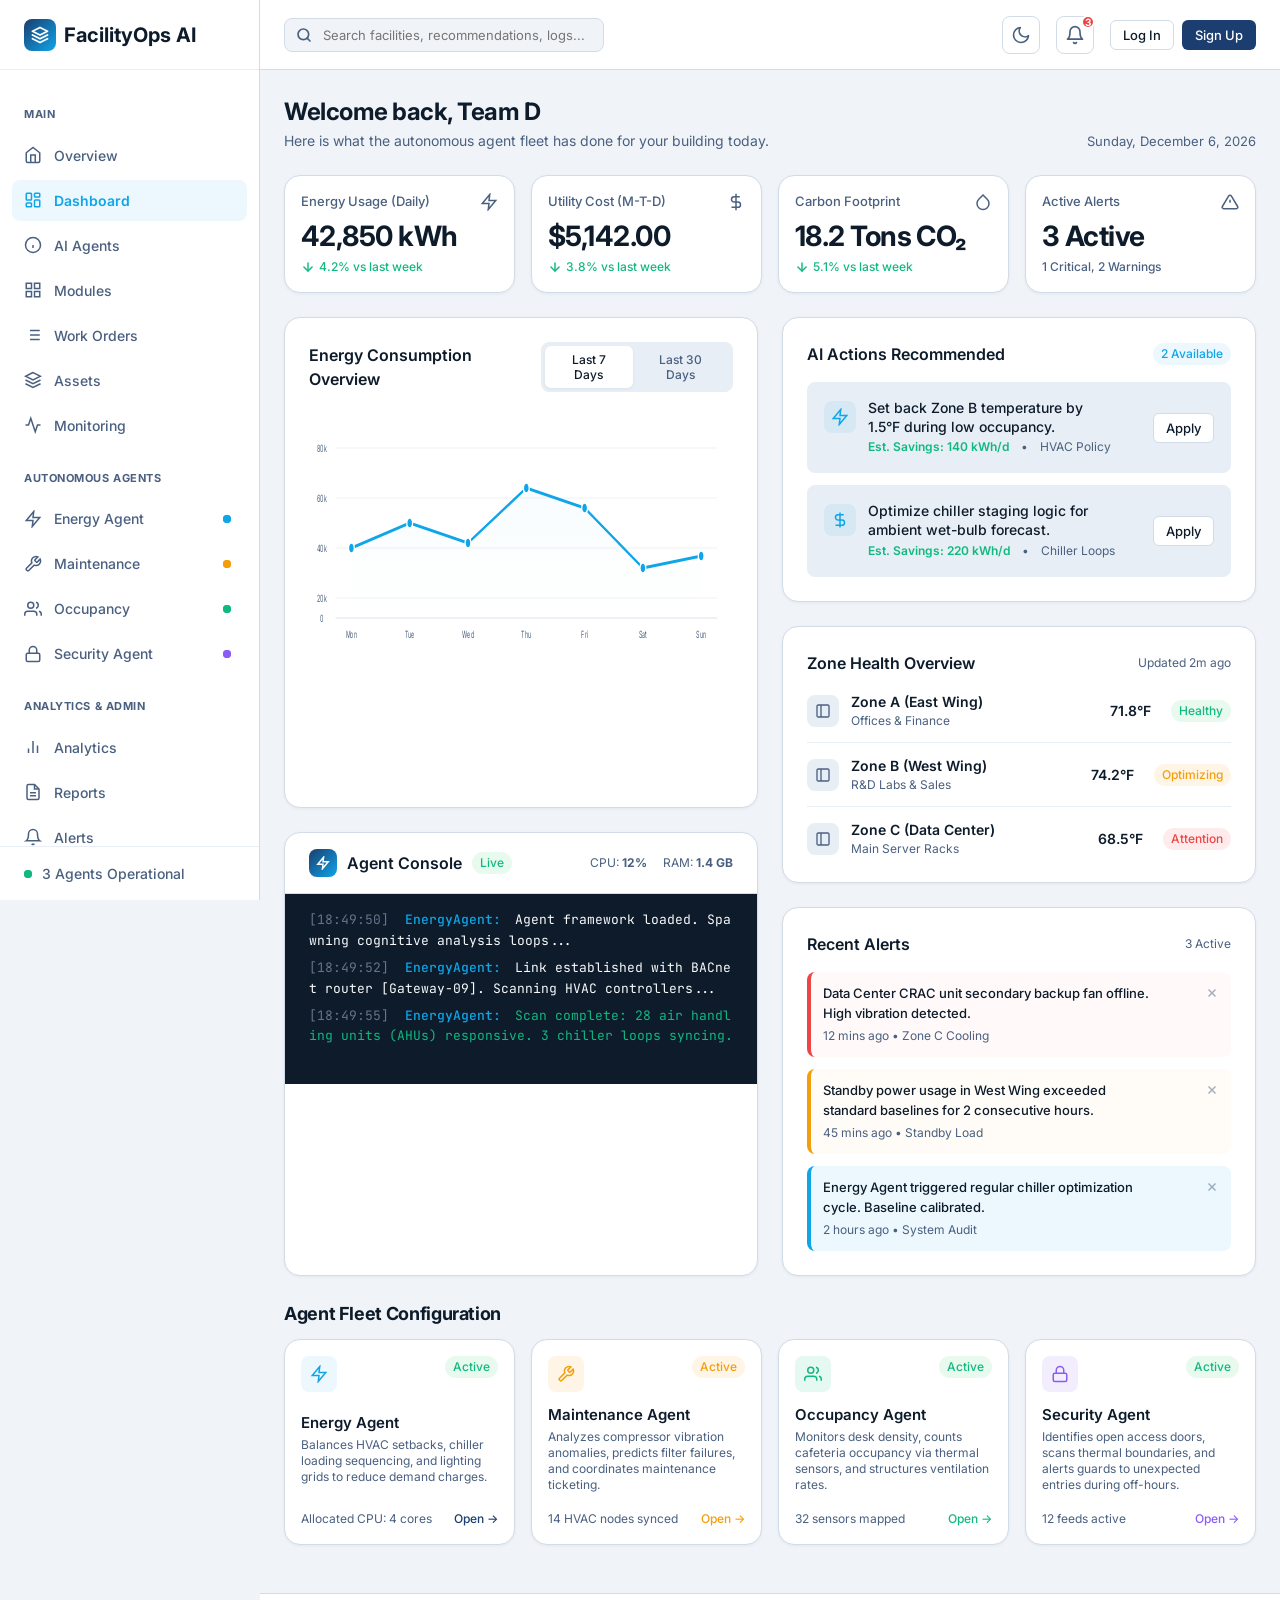
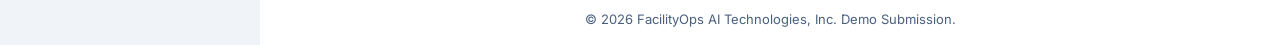
==== commit f8e3d823: "Added authentication feature" ====
--- a/dashboard.html
+++ b/dashboard.html
@@ -249,11 +249,20 @@
             <div class="topbar-btn-badge" id="notifications-badge">3</div>
           </button>
 
-          <div class="user-profile">
-            <div class="avatar" title="Team D Profile">TD</div>
-            <div class="user-info">
-              <span class="user-name">Team D</span>
-              <span class="user-role">Facility Operations Lead</span>
+          <div id="dashboard-auth-container" style="display: flex; align-items: center; gap: 8px;">
+            <div class="user-profile" id="user-profile-widget">
+              <div class="avatar" id="user-avatar-display" title="User Profile">TD</div>
+              <div class="user-info">
+                <span class="user-name" id="user-name-display">Team D</span>
+                <span class="user-role">Facility Operations Lead</span>
+              </div>
+              <button class="btn-logout-link" id="dashboard-logout-btn" title="Log Out" style="margin-left: 6px;">
+                <svg width="14" height="14" viewBox="0 0 24 24" fill="none" stroke="currentColor" stroke-width="2" stroke-linecap="round" stroke-linejoin="round"><path d="M9 21H5a2 2 0 0 1-2-2V5a2 2 0 0 1 2-2h4"></path><polyline points="16 17 21 12 16 7"></polyline><line x1="21" y1="12" x2="9" y2="12"></line></svg>
+              </button>
+            </div>
+            <div id="dashboard-auth-btns" style="display: none; align-items: center; gap: 8px;">
+              <button class="btn btn-secondary btn-sm" id="dash-login-btn">Log In</button>
+              <button class="btn btn-primary btn-sm" id="dash-signup-btn">Sign Up</button>
             </div>
           </div>
         </div>
@@ -2368,6 +2377,68 @@
     </main>
   </div>
 
+  <!-- Auth Modal -->
+  <div id="auth-modal" class="auth-modal-overlay" style="display: none;">
+    <div class="auth-modal-card">
+      <button class="auth-modal-close" id="auth-modal-close" aria-label="Close modal">&times;</button>
+      <div id="auth-notice" class="auth-notice" style="display: none;">
+        Please log in or sign up to access and configure your workspace.
+      </div>
+      
+      <!-- Login View -->
+      <div id="auth-login-view" class="auth-view">
+        <div class="auth-modal-header">
+          <h3 class="auth-modal-title">Welcome Back</h3>
+          <p class="auth-modal-subtitle">Sign in to your FacilityOps AI account</p>
+        </div>
+        <form id="login-form" class="auth-form">
+          <div class="form-group">
+            <label class="form-label" for="login-email">Email Address</label>
+            <input type="email" id="login-email" class="form-control" placeholder="name@company.com" required>
+          </div>
+          <div class="form-group">
+            <label class="form-label" for="login-password">Password</label>
+            <input type="password" id="login-password" class="form-control" placeholder="••••••••" required>
+          </div>
+          <button type="submit" class="btn btn-primary auth-submit-btn">Log In</button>
+        </form>
+        <div class="auth-toggle-text">
+          Don't have an account? <a href="#" id="switch-to-signup">Sign up</a>
+        </div>
+      </div>
+
+      <!-- Sign Up View -->
+      <div id="auth-signup-view" class="auth-view" style="display: none;">
+        <div class="auth-modal-header">
+          <h3 class="auth-modal-title">Create an Account</h3>
+          <p class="auth-modal-subtitle">Get started with FacilityOps AI platform</p>
+        </div>
+        <form id="signup-form" class="auth-form">
+          <div class="form-group">
+            <label class="form-label" for="signup-name">Full Name</label>
+            <input type="text" id="signup-name" class="form-control" placeholder="Jane Doe" required>
+          </div>
+          <div class="form-group">
+            <label class="form-label" for="signup-email">Email Address</label>
+            <input type="email" id="signup-email" class="form-control" placeholder="name@company.com" required>
+          </div>
+          <div class="form-group">
+            <label class="form-label" for="signup-password">Password</label>
+            <input type="password" id="signup-password" class="form-control" placeholder="••••••••" required>
+          </div>
+          <div class="form-group">
+            <label class="form-label" for="signup-confirm-password">Confirm Password</label>
+            <input type="password" id="signup-confirm-password" class="form-control" placeholder="••••••••" required>
+          </div>
+          <button type="submit" class="btn btn-primary auth-submit-btn">Sign Up</button>
+        </form>
+        <div class="auth-toggle-text">
+          Already have an account? <a href="#" id="switch-to-login">Log In</a>
+        </div>
+      </div>
+    </div>
+  </div>
+
   <script src="script.js"></script>
 </body>
 </html>
--- a/style.css
+++ b/style.css
@@ -2002,3 +2002,196 @@
     margin: var(--space-1) 0;
   }
 }
+
+/* ==========================================================================
+   Authentication System Styles (Modal, Header Nav, User Profile)
+   ========================================================================== */
+.auth-modal-overlay {
+  position: fixed;
+  top: 0;
+  left: 0;
+  right: 0;
+  bottom: 0;
+  background-color: rgba(13, 27, 42, 0.65);
+  backdrop-filter: blur(4px);
+  z-index: 10000;
+  display: flex;
+  align-items: center;
+  justify-content: center;
+  padding: var(--space-2);
+  animation: fadeIn 0.2s ease-out;
+}
+
+.auth-modal-card {
+  background: var(--color-card);
+  border: 1px solid var(--color-border);
+  border-radius: var(--radius-lg);
+  box-shadow: var(--shadow-lg);
+  width: 100%;
+  max-width: 420px;
+  padding: var(--space-4);
+  position: relative;
+  color: var(--color-text);
+}
+
+.auth-modal-close {
+  position: absolute;
+  top: var(--space-2);
+  right: var(--space-2);
+  background: transparent;
+  border: none;
+  font-size: 24px;
+  line-height: 1;
+  color: var(--color-text-secondary);
+  cursor: pointer;
+  border-radius: var(--radius-sm);
+  width: 32px;
+  height: 32px;
+  display: flex;
+  align-items: center;
+  justify-content: center;
+  transition: all 0.15s ease;
+}
+
+.auth-modal-close:hover {
+  background: var(--color-hover);
+  color: var(--color-text);
+}
+
+.auth-notice {
+  background: var(--color-accent-tint);
+  border-left: 3px solid var(--color-accent);
+  color: var(--color-text);
+  font-size: 0.875rem;
+  padding: var(--space-15) var(--space-2);
+  border-radius: var(--radius-sm);
+  margin-bottom: var(--space-3);
+}
+
+.auth-modal-header {
+  margin-bottom: var(--space-3);
+}
+
+.auth-modal-title {
+  font-size: 1.25rem;
+  font-weight: 700;
+  color: var(--color-text);
+  margin-bottom: 4px;
+}
+
+.auth-modal-subtitle {
+  font-size: 0.875rem;
+  color: var(--color-text-secondary);
+}
+
+.auth-form {
+  display: flex;
+  flex-direction: column;
+  gap: var(--space-2);
+}
+
+.auth-form .form-group {
+  display: flex;
+  flex-direction: column;
+  gap: 6px;
+  text-align: left;
+}
+
+.auth-form .form-label {
+  font-size: 0.8125rem;
+  font-weight: 600;
+  color: var(--color-text);
+}
+
+.auth-form .form-control {
+  width: 100%;
+  padding: 10px 14px;
+  border: 1px solid var(--color-border);
+  border-radius: var(--radius-sm);
+  background: var(--color-card);
+  color: var(--color-text);
+  font-family: var(--font-sans);
+  font-size: 0.875rem;
+  transition: border-color 0.15s ease, box-shadow 0.15s ease;
+  box-sizing: border-box;
+}
+
+.auth-form .form-control:focus {
+  outline: none;
+  border-color: var(--color-accent);
+  box-shadow: var(--shadow-focus);
+}
+
+.auth-submit-btn {
+  margin-top: var(--space-1);
+  padding: 10px;
+  font-weight: 600;
+  font-size: 0.9375rem;
+  display: flex;
+  justify-content: center;
+  align-items: center;
+}
+
+.auth-toggle-text {
+  margin-top: var(--space-3);
+  text-align: center;
+  font-size: 0.875rem;
+  color: var(--color-text-secondary);
+}
+
+.auth-toggle-text a {
+  color: var(--color-accent);
+  font-weight: 600;
+  text-decoration: none;
+  cursor: pointer;
+}
+
+.auth-toggle-text a:hover {
+  text-decoration: underline;
+}
+
+.user-account-badge {
+  display: inline-flex;
+  align-items: center;
+  gap: 8px;
+  background: var(--color-hover);
+  border: 1px solid var(--color-border);
+  padding: 4px 10px;
+  border-radius: var(--radius-sm);
+  font-size: 0.875rem;
+}
+
+.user-avatar-sm {
+  width: 24px;
+  height: 24px;
+  border-radius: 50%;
+  background: var(--color-primary);
+  color: #ffffff;
+  font-size: 11px;
+  font-weight: 700;
+  display: flex;
+  align-items: center;
+  justify-content: center;
+}
+
+.user-name-text {
+  font-weight: 600;
+  color: var(--color-text);
+}
+
+.btn-logout-link {
+  background: transparent;
+  border: none;
+  color: var(--color-text-secondary);
+  cursor: pointer;
+  padding: 2px 4px;
+  display: inline-flex;
+  align-items: center;
+  justify-content: center;
+  border-radius: 4px;
+  transition: color 0.15s ease;
+}
+
+.btn-logout-link:hover {
+  color: var(--color-danger);
+}
